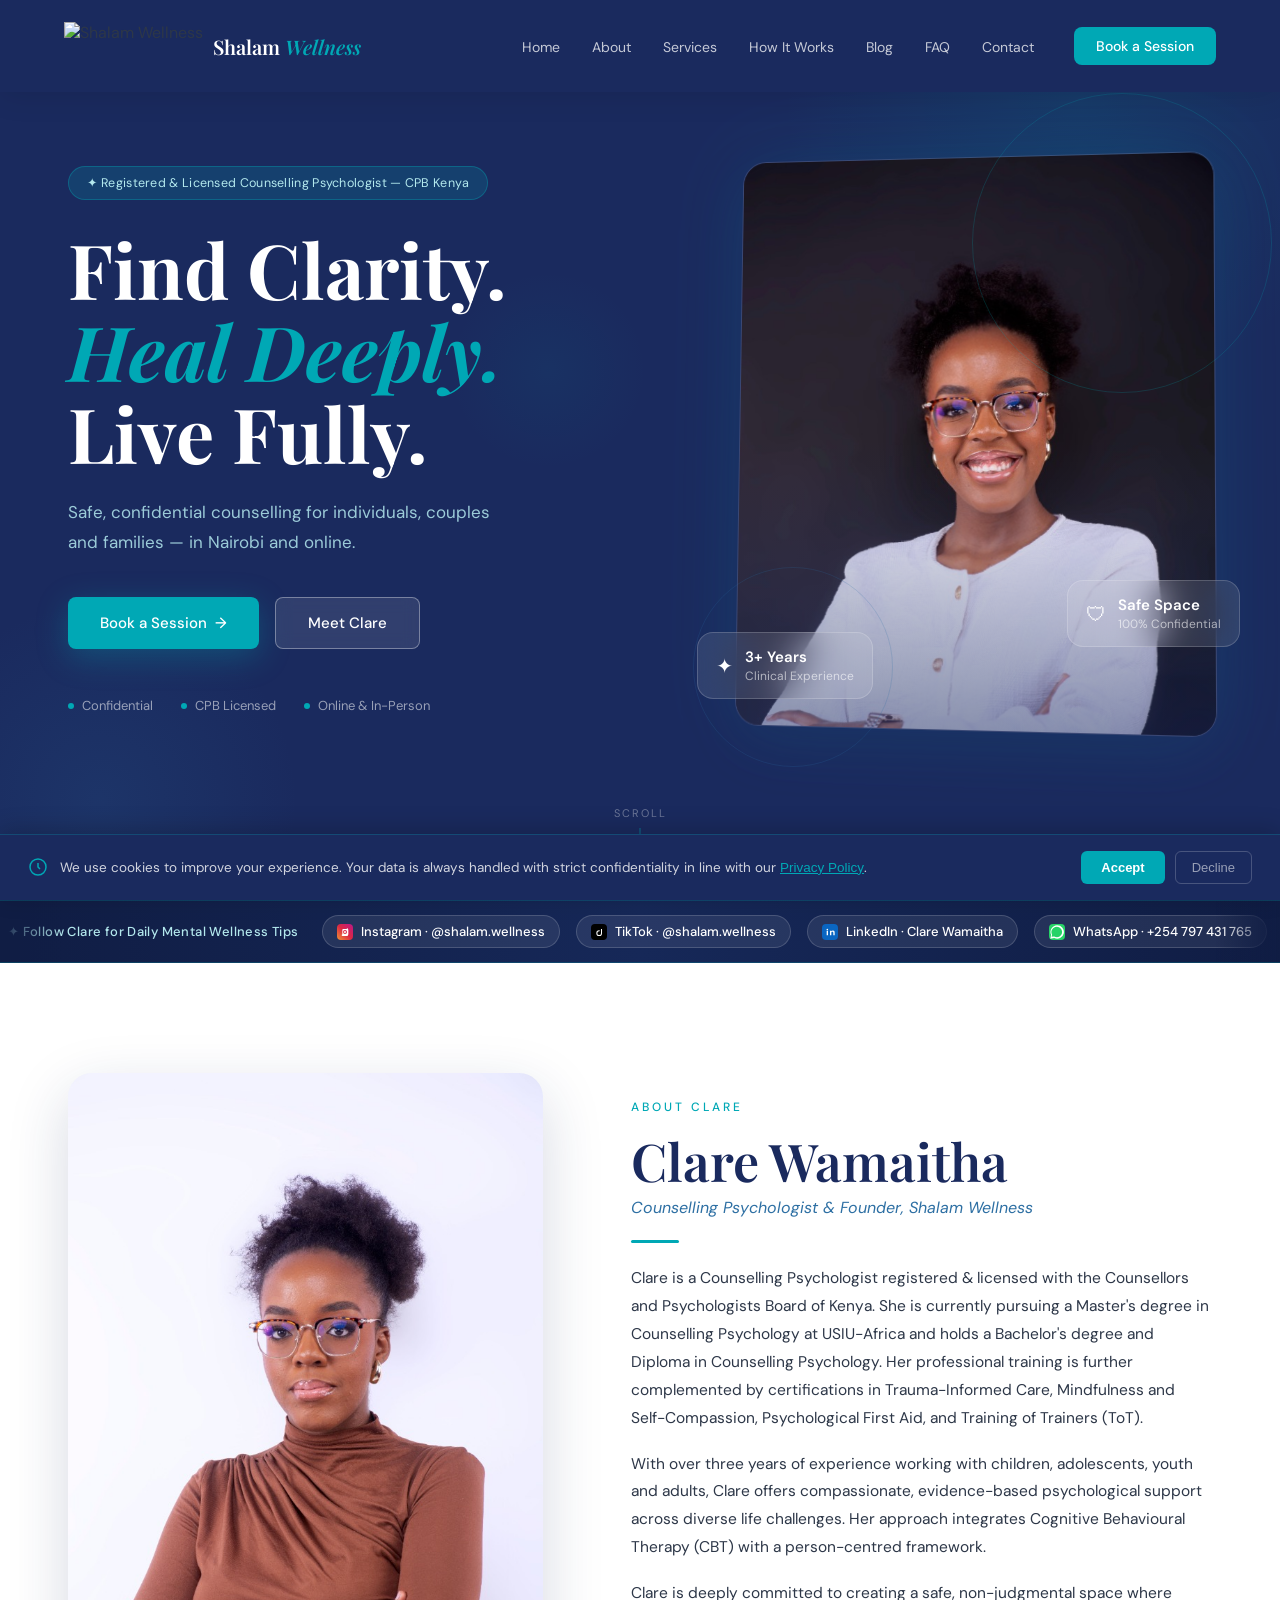
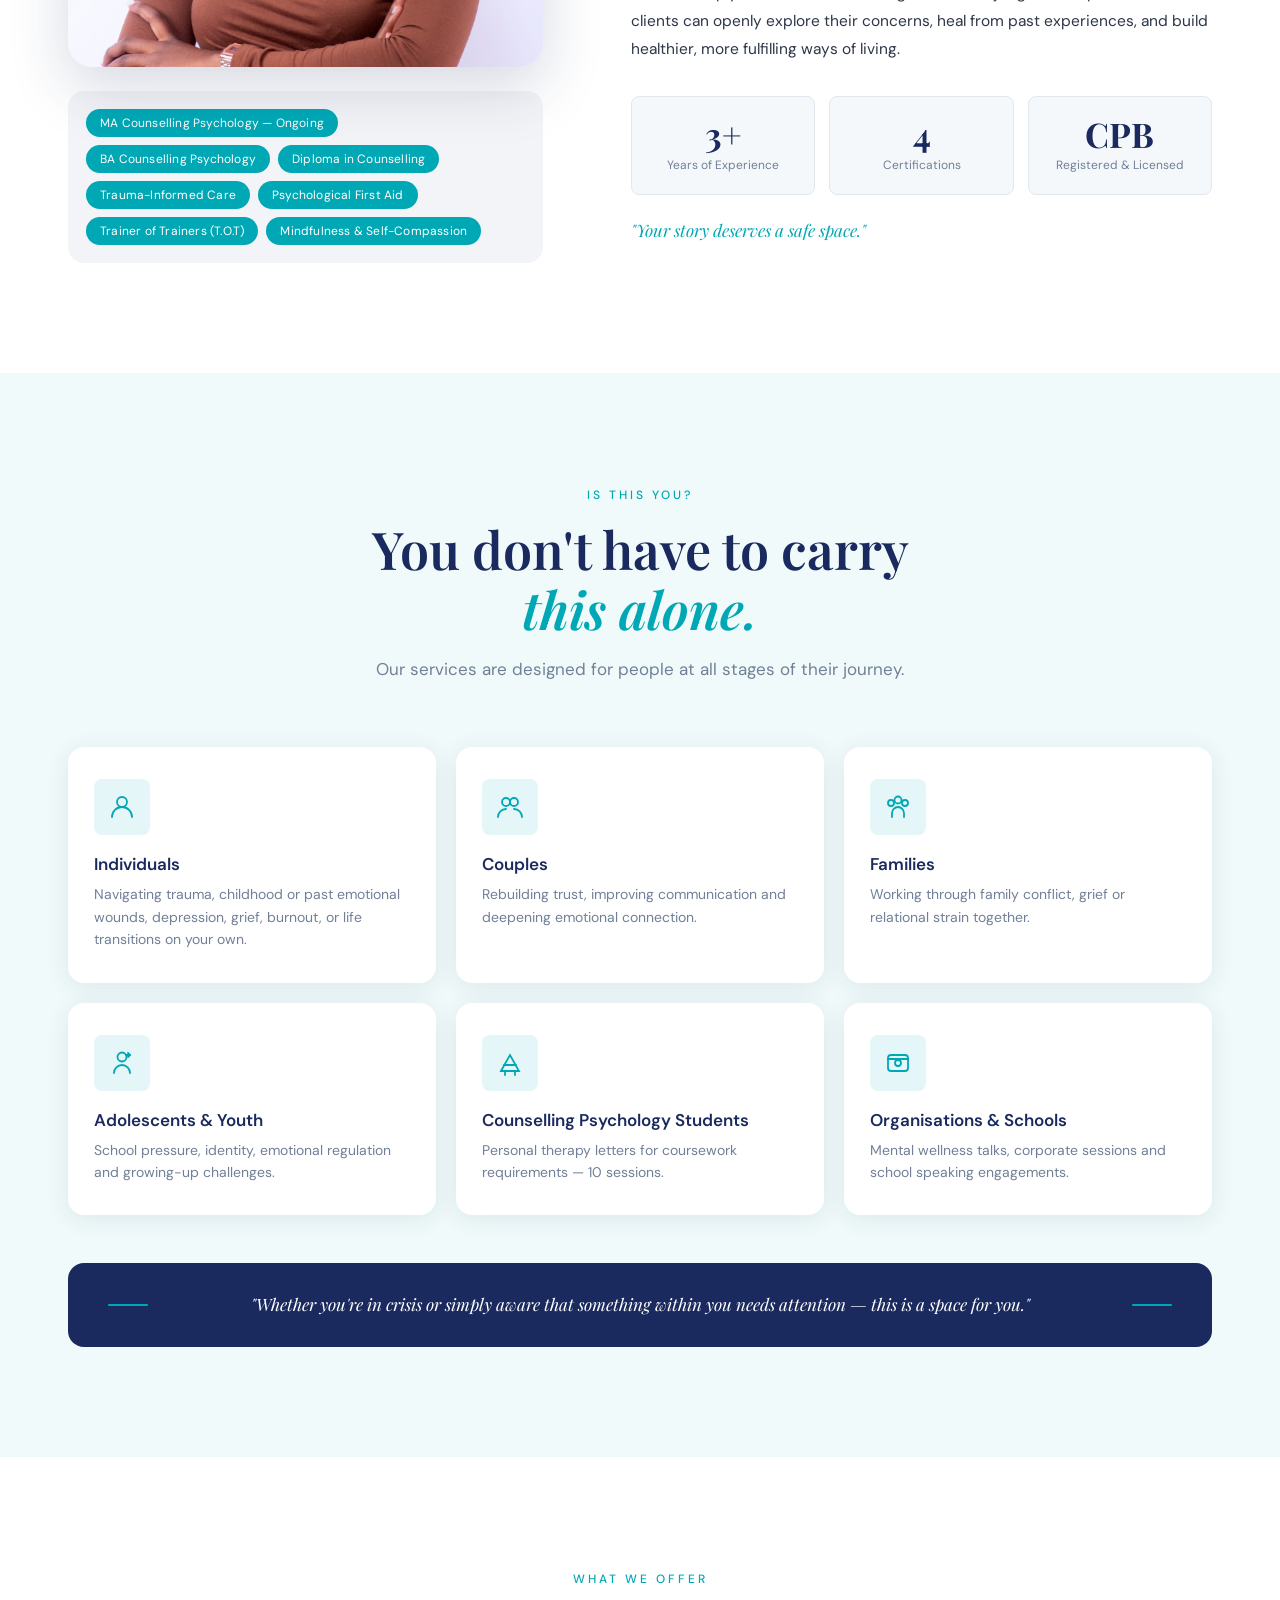
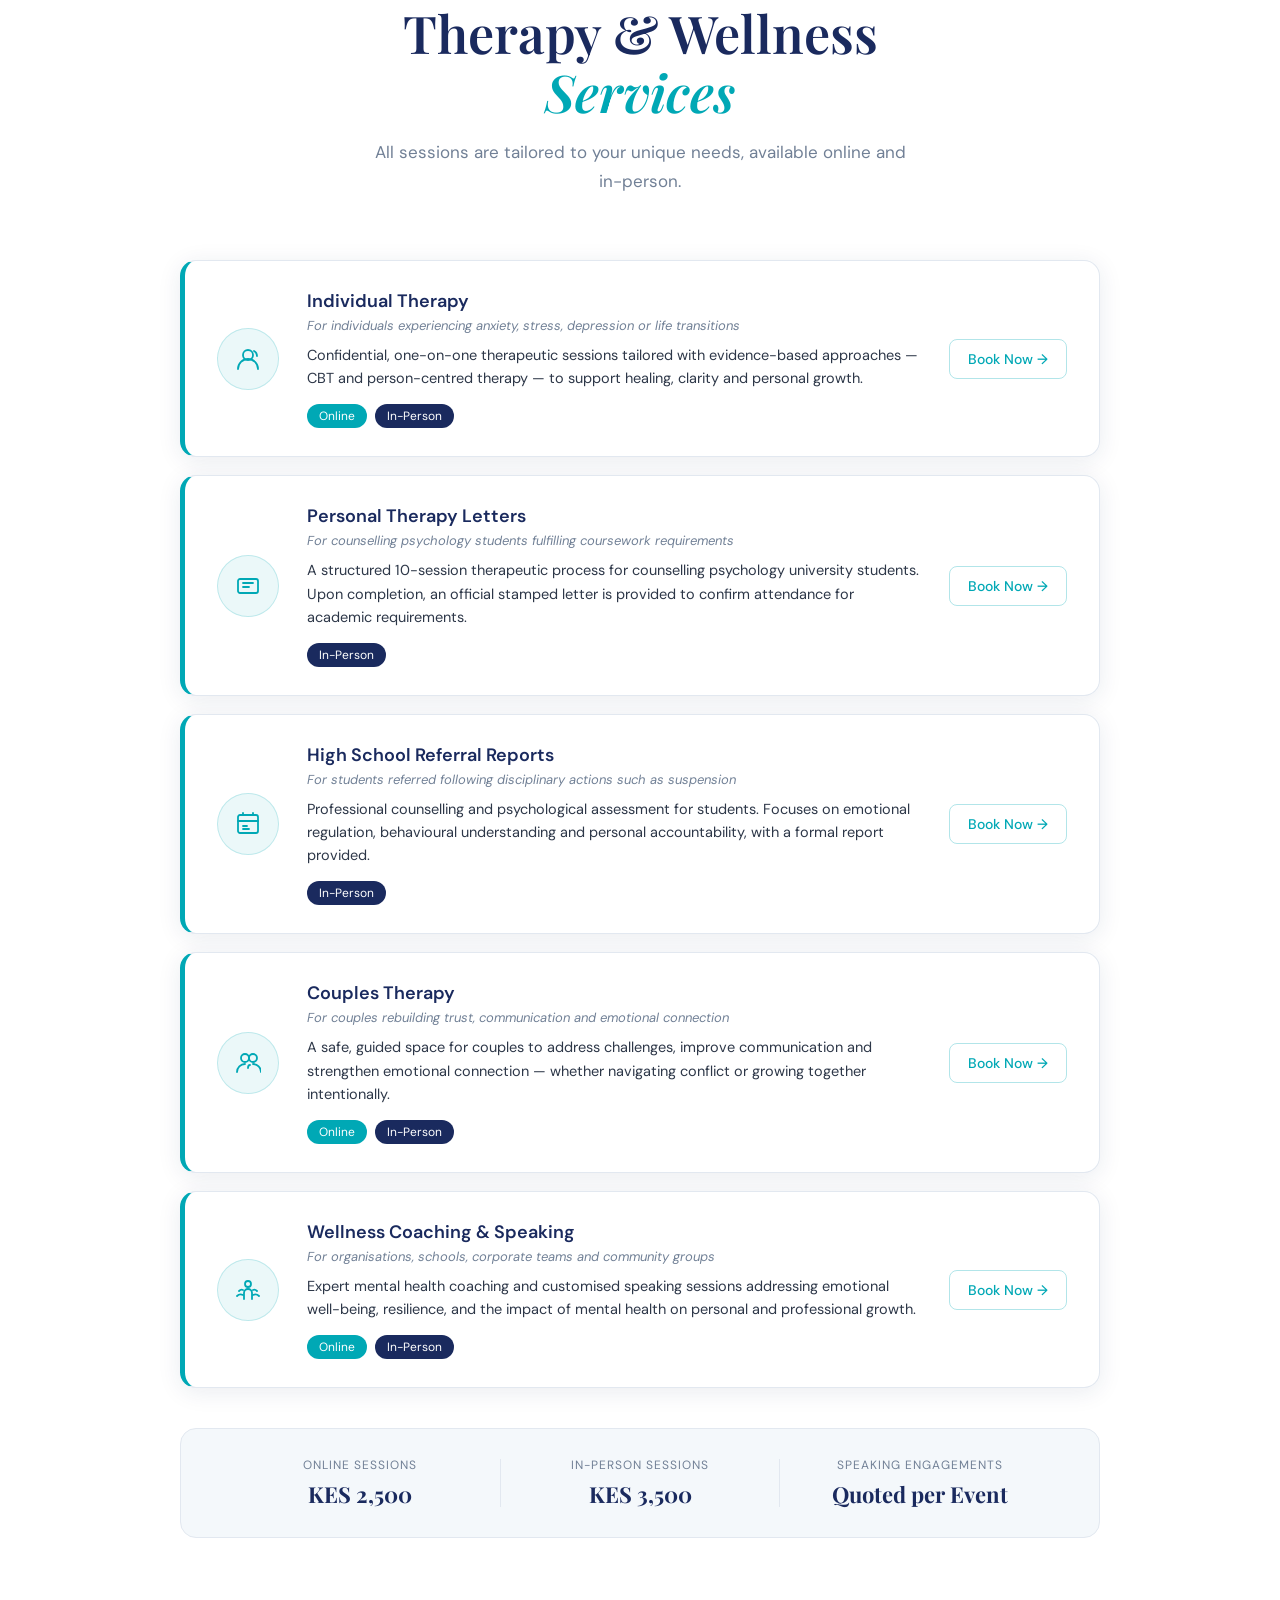
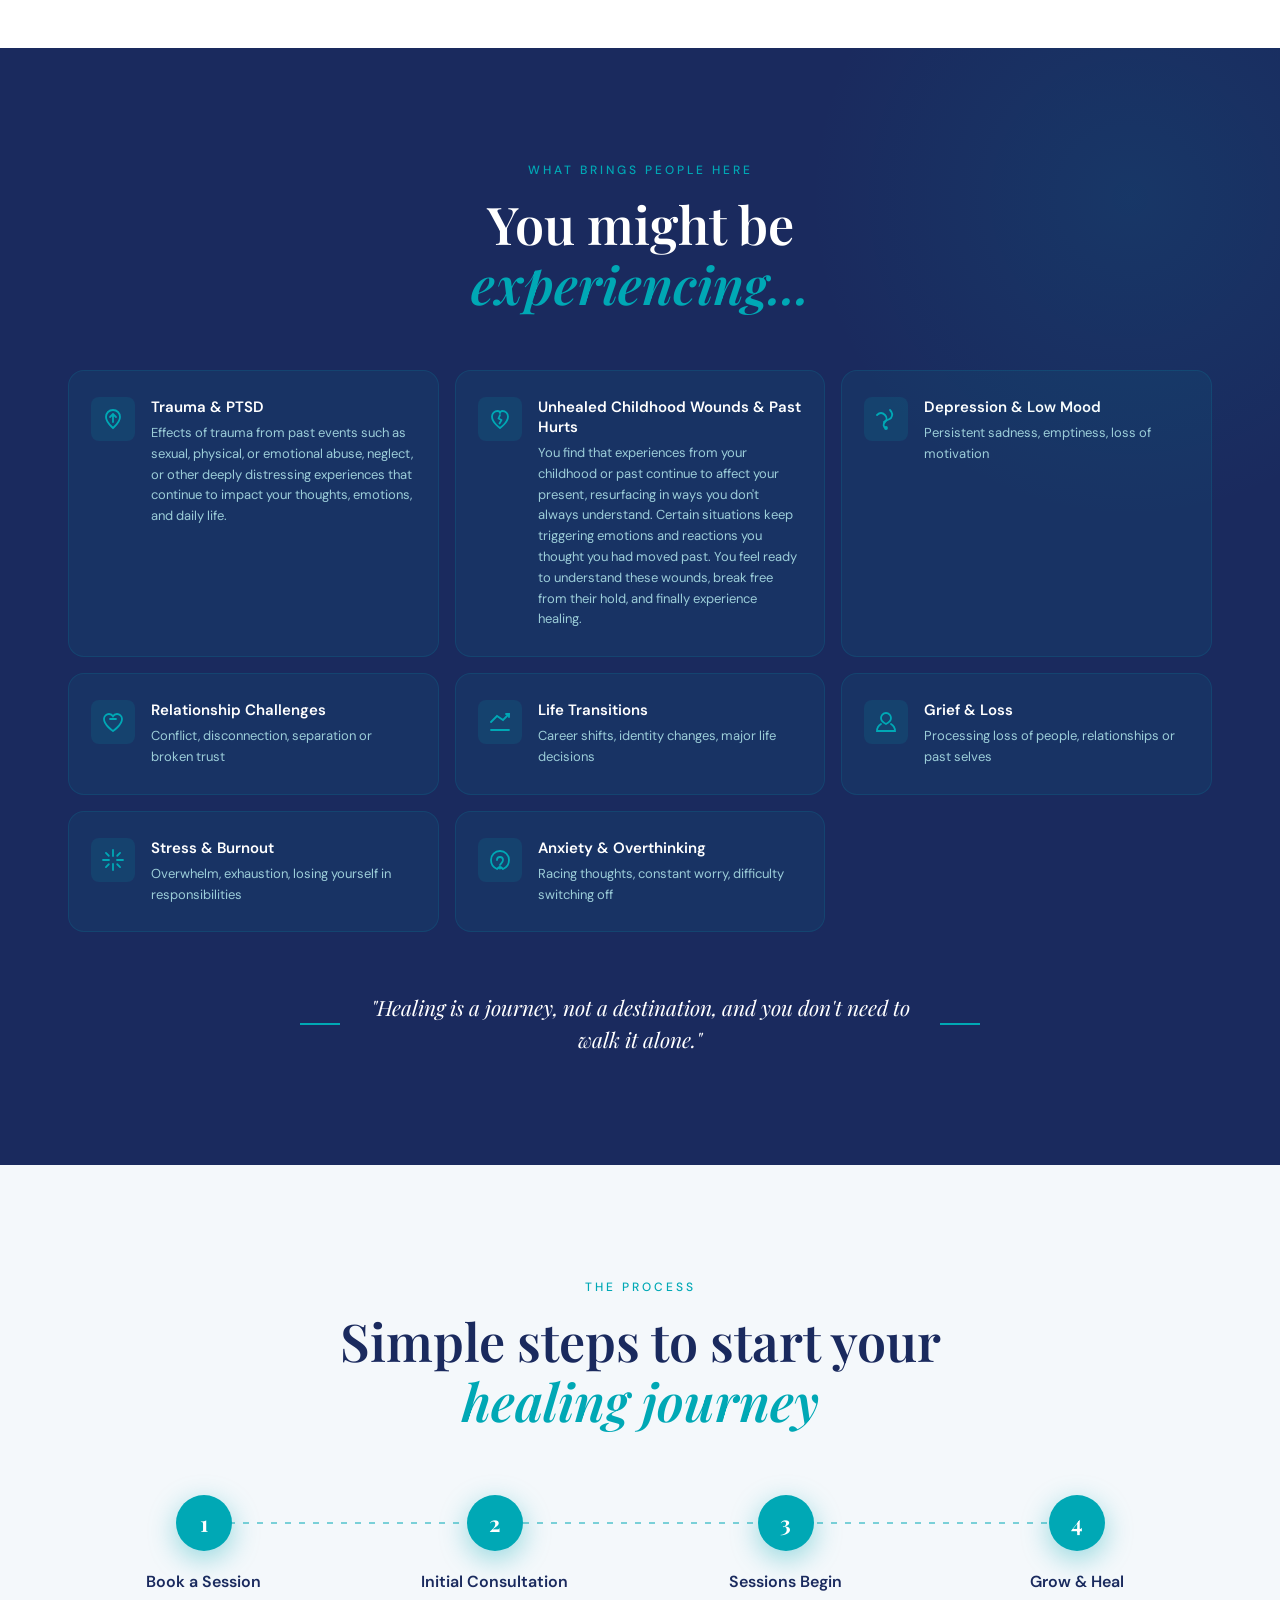
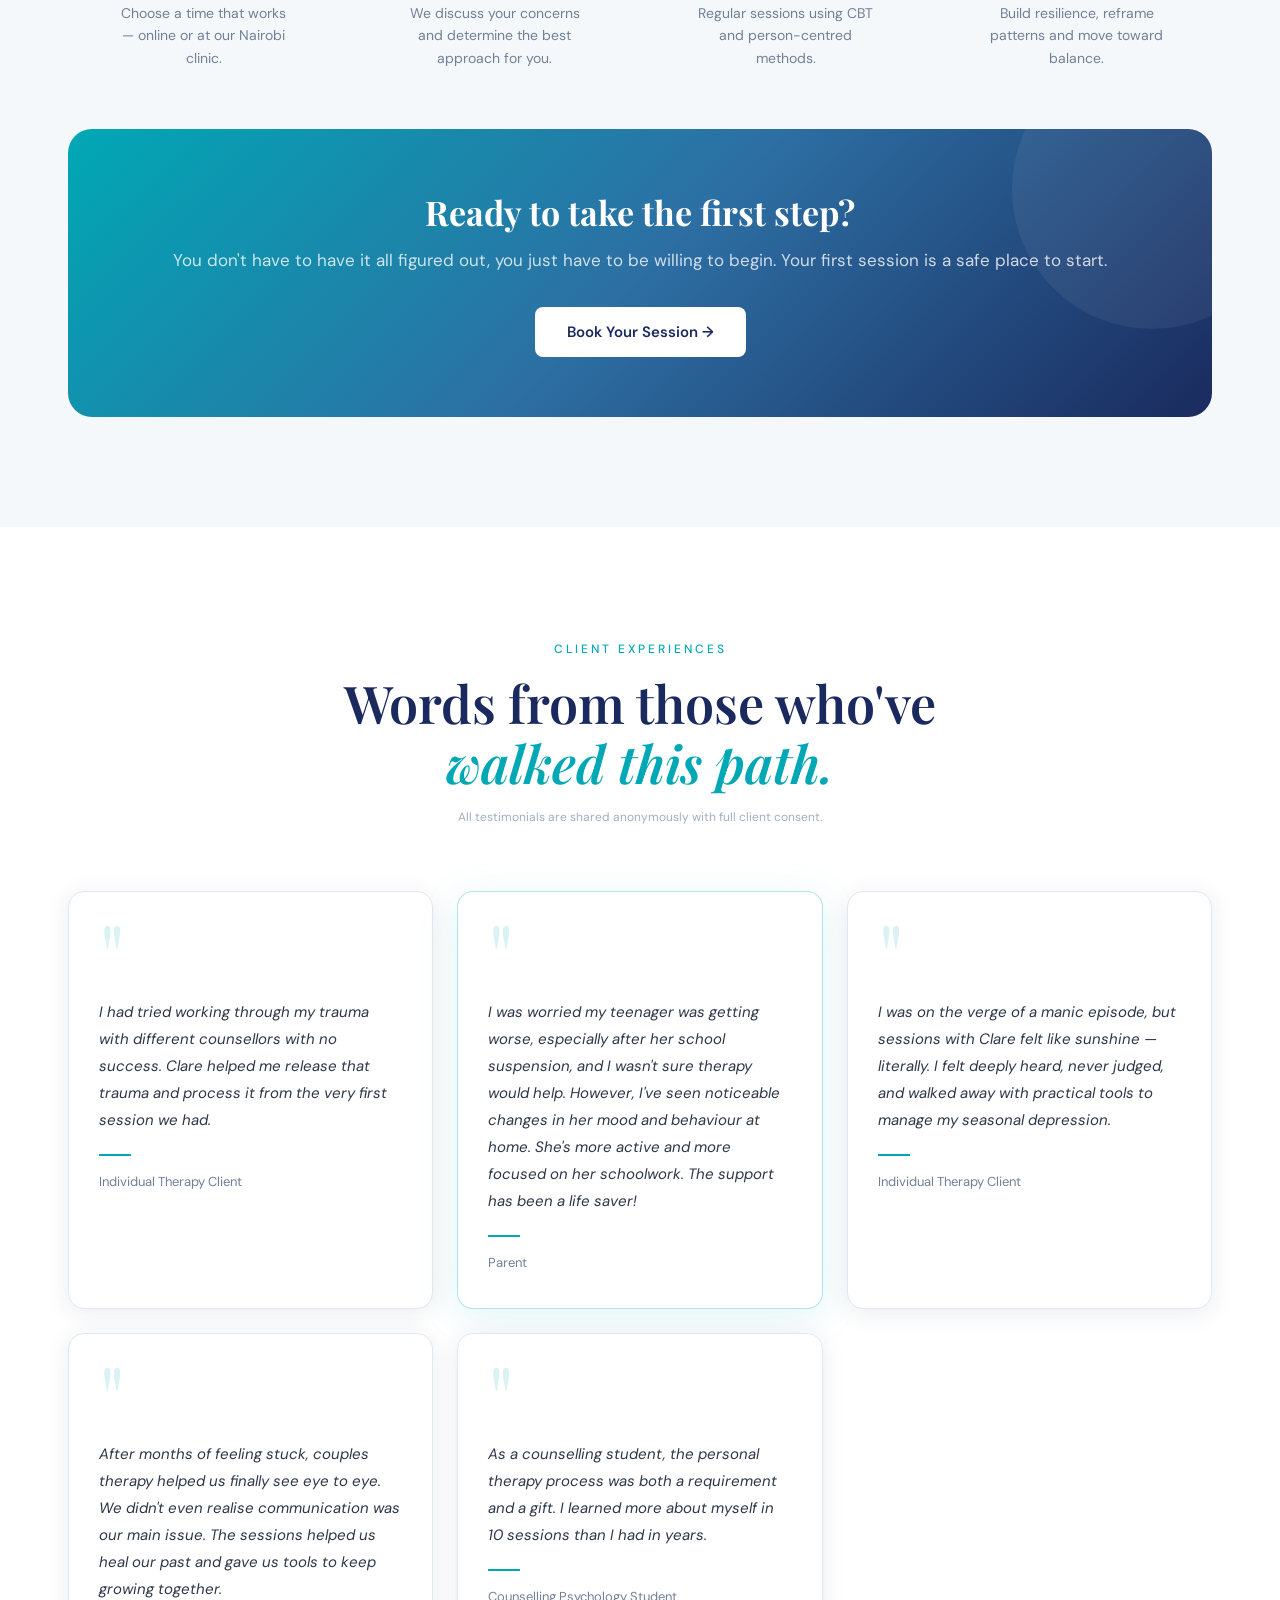
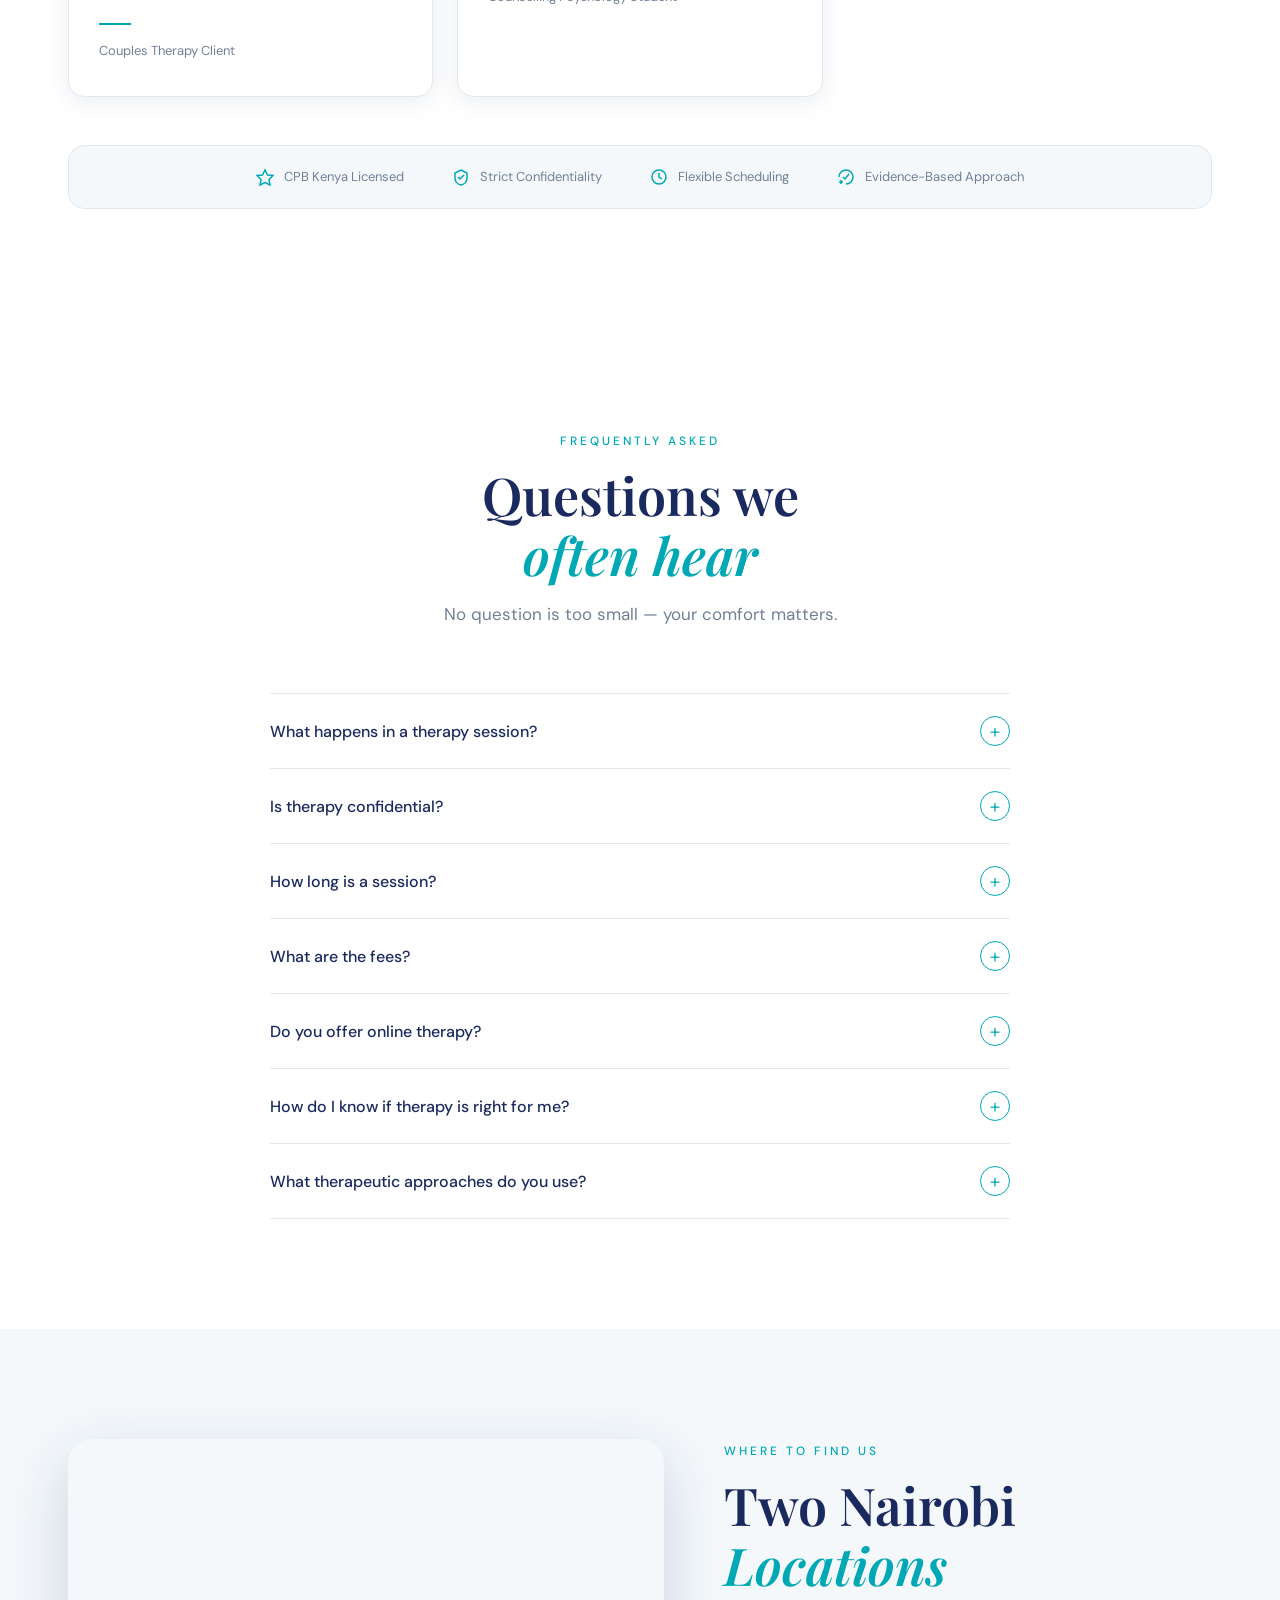
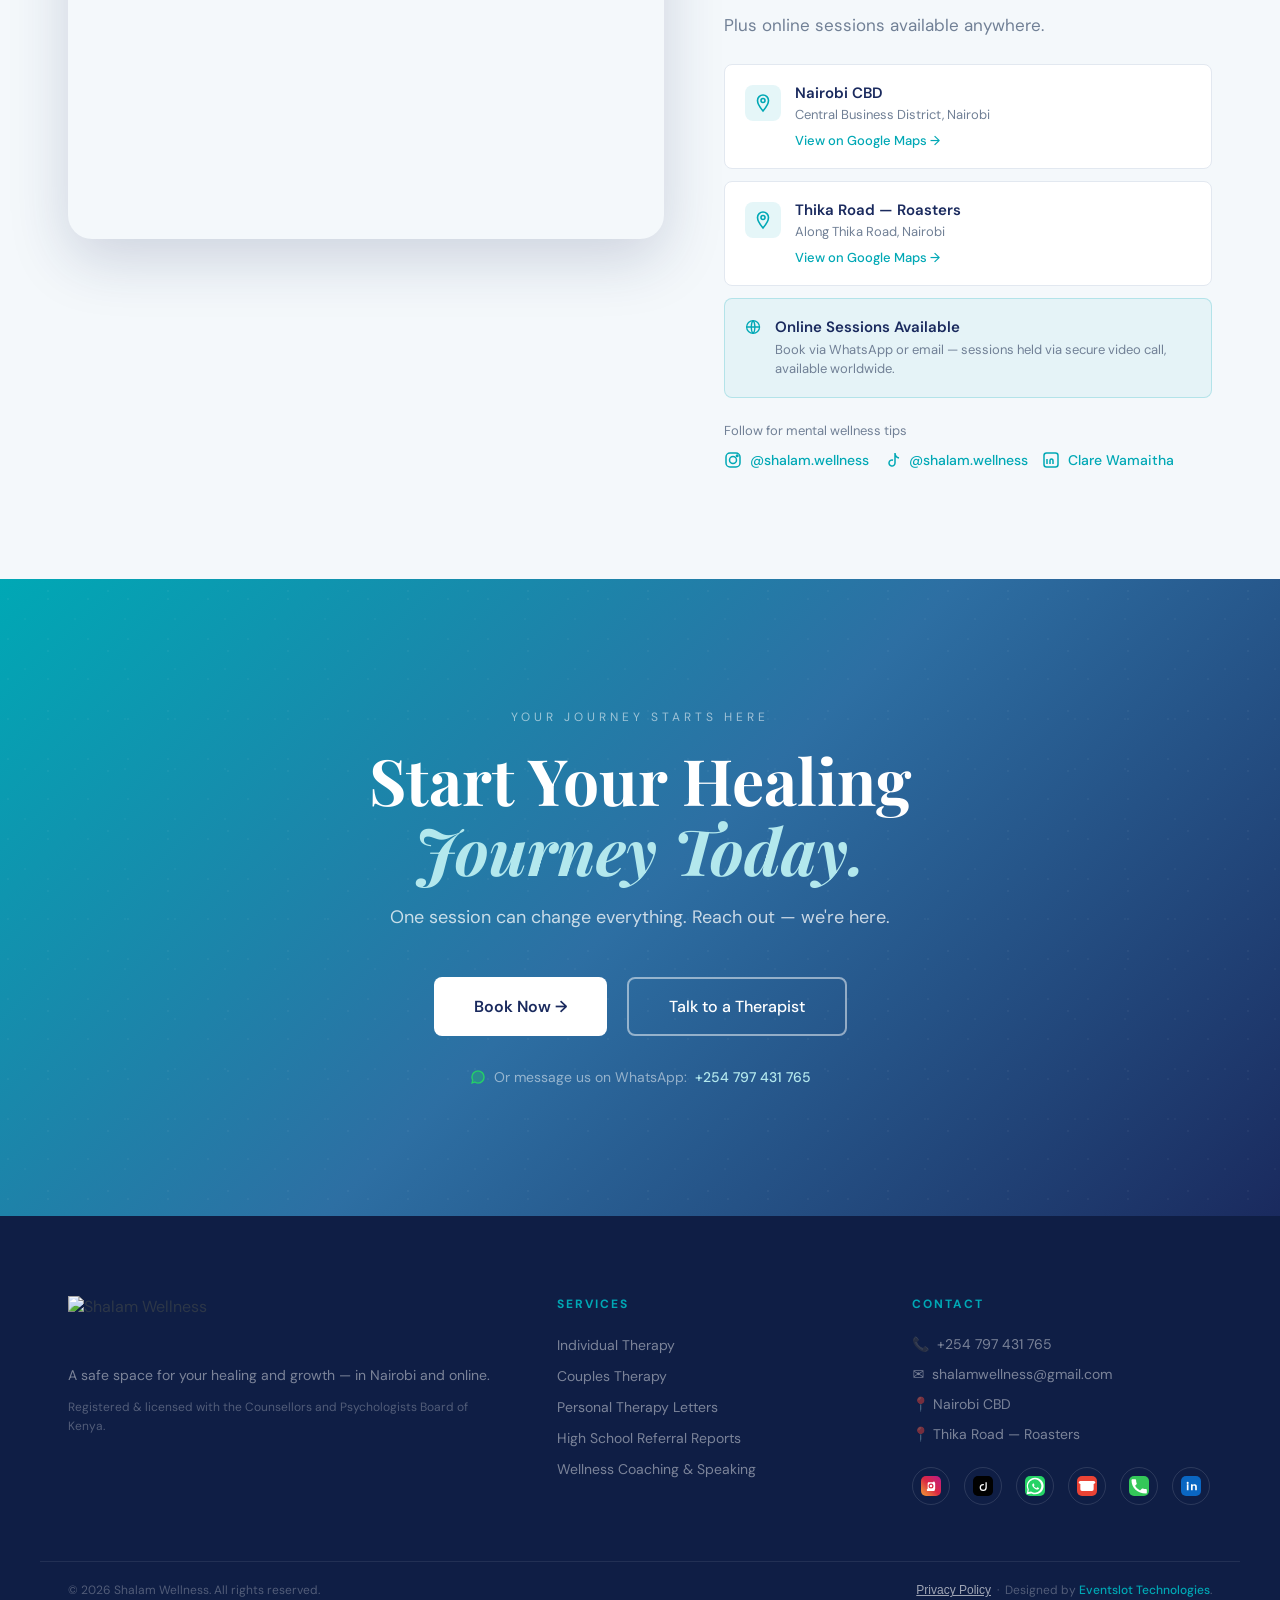
==== index.html @ 0e7aec40 "Update client copy/rates/photos, add multi-step booking page, social marquee, blog & Cloudflare R2 a" ====
<!DOCTYPE html>
<html lang="en">
<head>
  <meta charset="UTF-8" />
  <meta name="viewport" content="width=device-width, initial-scale=1.0"/>
  <title>Shalam Wellness — Professional Therapy & Mental Wellness Support</title>
  <meta name="description" content="Safe, confidential counselling for individuals, couples and families in Nairobi and online. Book a session with Clare Wamaitha, Counselling Psychologist."/>
  <link rel="preconnect" href="https://fonts.googleapis.com"/>
  <link rel="preconnect" href="https://fonts.gstatic.com" crossorigin/>
  <link href="https://fonts.googleapis.com/css2?family=Playfair+Display:ital,wght@0,400;0,600;0,700;1,400;1,600&family=DM+Sans:ital,wght@0,300;0,400;0,500;1,300&display=swap" rel="stylesheet"/>
  <link rel="stylesheet" href="style.css"/>
</head>
<body>

  <!-- NAVBAR -->
  <nav class="navbar" id="navbar">
    <div class="container nav-inner">
      <a href="#home" class="nav-logo">
        <img src="image/Shalaam-wellness-logo.png" alt="Shalam Wellness" class="nav-logo-img"/>
        <span class="logo-text">Shalam <em>Wellness</em></span>
      </a>
      <ul class="nav-links" id="navLinks">
        <li><a href="#home">Home</a></li>
        <li><a href="#about">About</a></li>
        <li><a href="#services">Services</a></li>
        <li><a href="#process">How It Works</a></li>
        <li><a href="blog.html">Blog</a></li>
        <li><a href="#faq">FAQ</a></li>
        <li><a href="#contact">Contact</a></li>
      </ul>
      <a href="book.html" class="btn btn-nav">Book a Session</a>
      <button class="nav-toggle" id="navToggle" aria-label="Toggle menu">
        <span></span><span></span><span></span>
      </button>
    </div>
  </nav>

  <!-- MOBILE NAV OVERLAY -->
  <div class="nav-overlay" id="navOverlay"></div>

  <!-- HERO -->
  <section class="hero" id="home">
    <div class="hero-bg-shapes">
      <div class="shape shape-1"></div>
      <div class="shape shape-2"></div>
      <div class="shape shape-3"></div>
    </div>
    <div class="container hero-inner">
      <div class="hero-content">
        <span class="badge">✦ Registered &amp; Licensed Counselling Psychologist — CPB Kenya</span>
        <h1 class="hero-title">
          Find Clarity.<br/>
          <em>Heal Deeply.</em><br/>
          Live Fully.
        </h1>
        <p class="hero-sub">Safe, confidential counselling for individuals, couples and families — in Nairobi and online.</p>
        <div class="hero-ctas">
          <a href="book.html" class="btn btn-primary">Book a Session <span class="btn-arrow">→</span></a>
          <a href="#about" class="btn btn-ghost">Meet Clare</a>
        </div>
        <div class="hero-trust">
          <div class="trust-item">
            <span class="trust-dot"></span>
            <span>Confidential</span>
          </div>
          <div class="trust-item">
            <span class="trust-dot"></span>
            <span>CPB Licensed</span>
          </div>
          <div class="trust-item">
            <span class="trust-dot"></span>
            <span>Online & In-Person</span>
          </div>
        </div>
      </div>
      <div class="hero-visual">
        <div class="hero-img-scene">
          <div class="hero-img-card">
            <img src="image/Clare-photo-1.jpeg" alt="Clare Wamaitha — Counselling Psychologist" class="hero-photo"/>
            <div class="hero-img-overlay"></div>
          </div>
          <div class="float-card float-card-1">
            <div class="float-icon">✦</div>
            <div>
              <strong>3+ Years</strong>
              <span>Clinical Experience</span>
            </div>
          </div>
          <div class="float-card float-card-2">
            <div class="float-icon">🛡</div>
            <div>
              <strong>Safe Space</strong>
              <span>100% Confidential</span>
            </div>
          </div>
          <div class="hero-ring hero-ring-1"></div>
          <div class="hero-ring hero-ring-2"></div>
        </div>
      </div>
    </div>
    <div class="hero-scroll-hint">
      <span>Scroll</span>
      <div class="scroll-line"></div>
    </div>
  </section>

  <!-- SOCIAL CONNECT MARQUEE RIBBON -->
  <div class="social-marquee" aria-label="Connect with Shalam Wellness on social media">
    <div class="social-marquee-track">
      <div class="social-marquee-group">
        <span class="sm-label">✦ Follow Clare for Daily Mental Wellness Tips</span>
        <a href="https://www.instagram.com/shalam.wellness?igsh=MWlkNHFvaXc0YXlzeQ==" target="_blank" rel="noopener noreferrer" class="sm-pill sm-ig">
          <svg width="16" height="16" viewBox="0 0 24 24" fill="none"><rect width="24" height="24" rx="6" fill="url(#sm-ig-grad)"/><defs><linearGradient id="sm-ig-grad" x1="0" y1="24" x2="24" y2="0" gradientUnits="userSpaceOnUse"><stop offset="0%" stop-color="#f09433"/><stop offset="50%" stop-color="#dc2743"/><stop offset="100%" stop-color="#bc1888"/></linearGradient></defs><path d="M16.5 7.5a1 1 0 1 1-2 0 1 1 0 0 1 2 0Zm-4.5 1.5a3 3 0 1 0 0 6 3 3 0 0 0 0-6Zm0 1.5a1.5 1.5 0 1 1 0 3 1.5 1.5 0 0 1 0-3Zm4.5 6.25c0 .69-.56 1.25-1.25 1.25h-6.5A1.25 1.25 0 0 1 8 15.25v-6.5C8 8.06 8.56 7.5 9.25 7.5h6.5c.69 0 1.25.56 1.25 1.25v6.5Z" fill="white"/></svg>
          Instagram · @shalam.wellness
        </a>
        <a href="https://www.tiktok.com/@shalam.wellness?_r=1&_t=ZS-956KZ5QjOx5" target="_blank" rel="noopener noreferrer" class="sm-pill sm-tt">
          <svg width="16" height="16" viewBox="0 0 24 24" fill="none"><rect width="24" height="24" rx="6" fill="#010101"/><path d="M16.5 7.5v6.25a4.25 4.25 0 1 1-4.25-4.25h.75v1.5h-.75a2.75 2.75 0 1 0 2.75 2.75V7.5h1.5Z" fill="white"/></svg>
          TikTok · @shalam.wellness
        </a>
        <a href="https://www.linkedin.com/in/clare-wamaitha-424a48251/" target="_blank" rel="noopener noreferrer" class="sm-pill sm-li">
          <svg width="16" height="16" viewBox="0 0 24 24" fill="none"><rect width="24" height="24" rx="6" fill="#0A66C2"/><path d="M7 10h2v7H7v-7Zm1-3a1.25 1.25 0 1 1 0 2.5A1.25 1.25 0 0 1 8 7Zm4 3h2v1c.4-.7 1.2-1.2 2.5-1.2C18.5 9.8 19 11.2 19 13v4h-2v-3.5c0-1-.2-2-1.5-2s-1.5 1-1.5 2V17h-2v-7Z" fill="white"/></svg>
          LinkedIn · Clare Wamaitha
        </a>
        <a href="https://wa.me/254797431765?text=Hello%20Shalam%20Wellness%2C%20I%20would%20love%20to%20book%20a%20session%20with%20you" target="_blank" rel="noopener noreferrer" class="sm-pill sm-wa">
          <svg width="16" height="16" viewBox="0 0 24 24" fill="none"><rect width="24" height="24" rx="6" fill="#25D366"/><path d="M12 2a10 10 0 0 0-8.94 14.14L2 22l5.86-1.06A10 10 0 1 0 12 2Zm0 18a8 8 0 0 1-4.24-1.22l-.3-.18-3.47.63.66-3.38-.2-.32A8 8 0 1 1 12 20Z" fill="white"/></svg>
          WhatsApp · +254 797 431 765
        </a>
      </div>
      <!-- Duplicate group for seamless infinite loop -->
      <div class="social-marquee-group" aria-hidden="true">
        <span class="sm-label">✦ Follow Clare for Daily Mental Wellness Tips</span>
        <a href="https://www.instagram.com/shalam.wellness?igsh=MWlkNHFvaXc0YXlzeQ==" target="_blank" rel="noopener noreferrer" tabindex="-1" class="sm-pill sm-ig">
          <svg width="16" height="16" viewBox="0 0 24 24" fill="none"><rect width="24" height="24" rx="6" fill="#dc2743"/><path d="M16.5 7.5a1 1 0 1 1-2 0 1 1 0 0 1 2 0Zm-4.5 1.5a3 3 0 1 0 0 6 3 3 0 0 0 0-6Zm0 1.5a1.5 1.5 0 1 1 0 3 1.5 1.5 0 0 1 0-3Zm4.5 6.25c0 .69-.56 1.25-1.25 1.25h-6.5A1.25 1.25 0 0 1 8 15.25v-6.5C8 8.06 8.56 7.5 9.25 7.5h6.5c.69 0 1.25.56 1.25 1.25v6.5Z" fill="white"/></svg>
          Instagram · @shalam.wellness
        </a>
        <a href="https://www.tiktok.com/@shalam.wellness?_r=1&_t=ZS-956KZ5QjOx5" target="_blank" rel="noopener noreferrer" tabindex="-1" class="sm-pill sm-tt">
          <svg width="16" height="16" viewBox="0 0 24 24" fill="none"><rect width="24" height="24" rx="6" fill="#010101"/><path d="M16.5 7.5v6.25a4.25 4.25 0 1 1-4.25-4.25h.75v1.5h-.75a2.75 2.75 0 1 0 2.75 2.75V7.5h1.5Z" fill="white"/></svg>
          TikTok · @shalam.wellness
        </a>
        <a href="https://www.linkedin.com/in/clare-wamaitha-424a48251/" target="_blank" rel="noopener noreferrer" tabindex="-1" class="sm-pill sm-li">
          <svg width="16" height="16" viewBox="0 0 24 24" fill="none"><rect width="24" height="24" rx="6" fill="#0A66C2"/><path d="M7 10h2v7H7v-7Zm1-3a1.25 1.25 0 1 1 0 2.5A1.25 1.25 0 0 1 8 7Zm4 3h2v1c.4-.7 1.2-1.2 2.5-1.2C18.5 9.8 19 11.2 19 13v4h-2v-3.5c0-1-.2-2-1.5-2s-1.5 1-1.5 2V17h-2v-7Z" fill="white"/></svg>
          LinkedIn · Clare Wamaitha
        </a>
        <a href="https://wa.me/254797431765?text=Hello%20Shalam%20Wellness%2C%20I%20would%20love%20to%20book%20a%20session%20with%20you" target="_blank" rel="noopener noreferrer" tabindex="-1" class="sm-pill sm-wa">
          <svg width="16" height="16" viewBox="0 0 24 24" fill="none"><rect width="24" height="24" rx="6" fill="#25D366"/><path d="M12 2a10 10 0 0 0-8.94 14.14L2 22l5.86-1.06A10 10 0 1 0 12 2Zm0 18a8 8 0 0 1-4.24-1.22l-.3-.18-3.47.63.66-3.38-.2-.32A8 8 0 1 1 12 20Z" fill="white"/></svg>
          WhatsApp · +254 797 431 765
        </a>
      </div>
    </div>
  </div>

  <!-- ABOUT -->
  <section class="about" id="about">
    <div class="container about-inner">
      <div class="about-visual">
        <div class="about-img-wrap">
          <div class="about-img-frame">
            <img src="image/Clare-photo-2.jpeg" alt="Clare Wamaitha"/>
          </div>
          <div class="about-img-deco"></div>
        </div>
        <div class="cred-card">
          <span class="badge-pill">MA Counselling Psychology — Ongoing</span>
          <span class="badge-pill">BA Counselling Psychology</span>
          <span class="badge-pill">Diploma in Counselling</span>
          <span class="badge-pill">Trauma-Informed Care</span>
          <span class="badge-pill">Psychological First Aid</span>
          <span class="badge-pill">Trainer of Trainers (T.O.T)</span>
          <span class="badge-pill">Mindfulness & Self-Compassion</span>
        </div>
      </div>
      <div class="about-content">
        <span class="section-label">About Clare</span>
        <h2 class="section-title">Clare Wamaitha</h2>
        <p class="about-subtitle">Counselling Psychologist & Founder, Shalam Wellness</p>
        <div class="teal-rule"></div>
        <p class="about-body">Clare is a Counselling Psychologist registered &amp; licensed with the Counsellors and Psychologists Board of Kenya. She is currently pursuing a Master's degree in Counselling Psychology at USIU-Africa and holds a Bachelor's degree and Diploma in Counselling Psychology. Her professional training is further complemented by certifications in Trauma-Informed Care, Mindfulness and Self-Compassion, Psychological First Aid, and Training of Trainers (ToT).</p>
        <p class="about-body">With over three years of experience working with children, adolescents, youth and adults, Clare offers compassionate, evidence-based psychological support across diverse life challenges. Her approach integrates Cognitive Behavioural Therapy (CBT) with a person-centred framework.</p>
        <p class="about-body">Clare is deeply committed to creating a safe, non-judgmental space where clients can openly explore their concerns, heal from past experiences, and build healthier, more fulfilling ways of living.</p>
        <div class="stats-row">
          <div class="stat-card">
            <span class="stat-num">3+</span>
            <span class="stat-label">Years of Experience</span>
          </div>
          <div class="stat-card">
            <span class="stat-num">4</span>
            <span class="stat-label">Certifications</span>
          </div>
          <div class="stat-card">
            <span class="stat-num">CPB</span>
            <span class="stat-label">Registered &amp; Licensed</span>
          </div>
        </div>
        <p class="closing-quote">"Your story deserves a safe space."</p>
      </div>
    </div>
  </section>

  <!-- WHO IT'S FOR -->
  <section class="who" id="who">
    <div class="container">
      <div class="section-header">
        <span class="section-label">Is This You?</span>
        <h2 class="section-title">You don't have to carry<br/><em>this alone.</em></h2>
        <p class="section-sub">Our services are designed for people at all stages of their journey.</p>
      </div>
      <div class="who-grid">
        <div class="who-card">
          <div class="who-icon">
            <svg width="28" height="28" viewBox="0 0 28 28" fill="none" stroke="#00a8b5" stroke-width="1.8" stroke-linecap="round">
              <circle cx="14" cy="9" r="5"/><path d="M4 24c0-5.5 4.5-10 10-10s10 4.5 10 10"/>
            </svg>
          </div>
          <h3>Individuals</h3>
          <p>Navigating trauma, childhood or past emotional wounds, depression, grief, burnout, or life transitions on your own.</p>
        </div>
        <div class="who-card">
          <div class="who-icon">
            <svg width="28" height="28" viewBox="0 0 28 28" fill="none" stroke="#00a8b5" stroke-width="1.8" stroke-linecap="round">
              <circle cx="10" cy="9" r="4"/><circle cx="18" cy="9" r="4"/>
              <path d="M2 24c0-4.4 3.6-8 8-8"/><path d="M18 16c4.4 0 8 3.6 8 8"/>
            </svg>
          </div>
          <h3>Couples</h3>
          <p>Rebuilding trust, improving communication and deepening emotional connection.</p>
        </div>
        <div class="who-card">
          <div class="who-icon">
            <svg width="28" height="28" viewBox="0 0 28 28" fill="none" stroke="#00a8b5" stroke-width="1.8" stroke-linecap="round">
              <circle cx="14" cy="7" r="3.5"/><circle cx="7" cy="10" r="3"/><circle cx="21" cy="10" r="3"/>
              <path d="M8 24v-4c0-3.3 2.7-6 6-6s6 2.7 6 6v4"/>
            </svg>
          </div>
          <h3>Families</h3>
          <p>Working through family conflict, grief or relational strain together.</p>
        </div>
        <div class="who-card">
          <div class="who-icon">
            <svg width="28" height="28" viewBox="0 0 28 28" fill="none" stroke="#00a8b5" stroke-width="1.8" stroke-linecap="round">
              <circle cx="14" cy="8" r="4.5"/><path d="M6 24c0-4.4 3.6-8 8-8s8 3.6 8 8"/>
              <path d="M20 4l2 2-2 2" /><path d="M22 6h-4"/>
            </svg>
          </div>
          <h3>Adolescents & Youth</h3>
          <p>School pressure, identity, emotional regulation and growing-up challenges.</p>
        </div>
        <div class="who-card">
          <div class="who-icon">
            <svg width="28" height="28" viewBox="0 0 28 28" fill="none" stroke="#00a8b5" stroke-width="1.8" stroke-linecap="round">
              <path d="M5 22 L14 6 L23 22 Z"/><path d="M9 22 V26 M19 22 V26"/>
              <path d="M8 16 h12"/>
            </svg>
          </div>
          <h3>Counselling Psychology Students</h3>
          <p>Personal therapy letters for coursework requirements — 10 sessions.</p>
        </div>
        <div class="who-card">
          <div class="who-icon">
            <svg width="28" height="28" viewBox="0 0 28 28" fill="none" stroke="#00a8b5" stroke-width="1.8" stroke-linecap="round">
              <rect x="4" y="6" width="20" height="16" rx="3"/>
              <circle cx="14" cy="14" r="3"/>
              <path d="M4 10 h20"/>
            </svg>
          </div>
          <h3>Organisations & Schools</h3>
          <p>Mental wellness talks, corporate sessions and school speaking engagements.</p>
        </div>
      </div>
      <div class="who-callout">
        <div class="callout-line"></div>
        <p>"Whether you're in crisis or simply aware that something within you needs attention — this is a space for you."</p>
        <div class="callout-line"></div>
      </div>
    </div>
  </section>

  <!-- SERVICES -->
  <section class="services" id="services">
    <div class="container">
      <div class="section-header">
        <span class="section-label">What We Offer</span>
        <h2 class="section-title">Therapy & Wellness<br/><em>Services</em></h2>
        <p class="section-sub">All sessions are tailored to your unique needs, available online and in-person.</p>
      </div>
      <div class="services-list">
        <div class="service-card">
          <div class="service-icon-wrap">
            <svg width="26" height="26" viewBox="0 0 26 26" fill="none" stroke="#00a8b5" stroke-width="1.8" stroke-linecap="round">
              <circle cx="13" cy="9" r="5"/><path d="M3 23c0-5.5 4.5-10 10-10s10 4.5 10 10"/>
              <path d="M19 5 c2 1 3 3 3 5"/>
            </svg>
          </div>
          <div class="service-body">
            <h3>Individual Therapy</h3>
            <p class="service-who">For individuals experiencing anxiety, stress, depression or life transitions</p>
            <p class="service-desc">Confidential, one-on-one therapeutic sessions tailored with evidence-based approaches — CBT and person-centred therapy — to support healing, clarity and personal growth.</p>
            <div class="format-tags">
              <span class="tag-online">Online</span>
              <span class="tag-inperson">In-Person</span>
            </div>
          </div>
          <a href="book.html?service=Individual%20Therapy" class="service-link">Book Now →</a>
        </div>
        <div class="service-card">
          <div class="service-icon-wrap">
            <svg width="26" height="26" viewBox="0 0 26 26" fill="none" stroke="#00a8b5" stroke-width="1.8" stroke-linecap="round">
              <path d="M5 6 h16 a2 2 0 0 1 2 2 v10 a2 2 0 0 1 -2 2 h-16 a2 2 0 0 1 -2 -2 v-10 a2 2 0 0 1 2 -2 z"/>
              <path d="M8 10 h10 M8 14 h6"/>
            </svg>
          </div>
          <div class="service-body">
            <h3>Personal Therapy Letters</h3>
            <p class="service-who">For counselling psychology students fulfilling coursework requirements</p>
            <p class="service-desc">A structured 10-session therapeutic process for counselling psychology university students. Upon completion, an official stamped letter is provided to confirm attendance for academic requirements.</p>
            <div class="format-tags">
              <span class="tag-inperson">In-Person</span>
            </div>
          </div>
          <a href="book.html?service=Personal%20Therapy%20Letter" class="service-link">Book Now →</a>
        </div>
        <div class="service-card">
          <div class="service-icon-wrap">
            <svg width="26" height="26" viewBox="0 0 26 26" fill="none" stroke="#00a8b5" stroke-width="1.8" stroke-linecap="round">
              <rect x="3" y="4" width="20" height="18" rx="2"/>
              <path d="M8 4 V2 M18 4 V2 M3 10 h20"/>
              <path d="M8 15 h4 M8 18 h6"/>
            </svg>
          </div>
          <div class="service-body">
            <h3>High School Referral Reports</h3>
            <p class="service-who">For students referred following disciplinary actions such as suspension</p>
            <p class="service-desc">Professional counselling and psychological assessment for students. Focuses on emotional regulation, behavioural understanding and personal accountability, with a formal report provided.</p>
            <div class="format-tags">
              <span class="tag-inperson">In-Person</span>
            </div>
          </div>
          <a href="book.html?service=High%20School%20Referral%20Report" class="service-link">Book Now →</a>
        </div>
        <div class="service-card">
          <div class="service-icon-wrap">
            <svg width="26" height="26" viewBox="0 0 26 26" fill="none" stroke="#00a8b5" stroke-width="1.8" stroke-linecap="round">
              <circle cx="10" cy="8" r="4"/><circle cx="18" cy="8" r="4"/>
              <path d="M2 22c0-4.4 3.6-8 8-8"/><path d="M18 14c4.4 0 8 3.6 8 8"/>
              <path d="M13 18 c0-2 1-3 2-3"/>
            </svg>
          </div>
          <div class="service-body">
            <h3>Couples Therapy</h3>
            <p class="service-who">For couples rebuilding trust, communication and emotional connection</p>
            <p class="service-desc">A safe, guided space for couples to address challenges, improve communication and strengthen emotional connection — whether navigating conflict or growing together intentionally.</p>
            <div class="format-tags">
              <span class="tag-online">Online</span>
              <span class="tag-inperson">In-Person</span>
            </div>
          </div>
          <a href="book.html?service=Couples%20Therapy" class="service-link">Book Now →</a>
        </div>
        <div class="service-card">
          <div class="service-icon-wrap">
            <svg width="26" height="26" viewBox="0 0 26 26" fill="none" stroke="#00a8b5" stroke-width="1.8" stroke-linecap="round">
              <circle cx="13" cy="7" r="3"/>
              <path d="M9 22 V16 a4 4 0 0 1 8 0 V22"/>
              <path d="M4 14 c0 0 2-2 4-1"/><path d="M22 14 c0 0 -2-2 -4-1"/>
              <path d="M2 19 c2-2 4-2 6-1"/><path d="M24 19 c-2-2 -4-2 -6-1"/>
            </svg>
          </div>
          <div class="service-body">
            <h3>Wellness Coaching & Speaking</h3>
            <p class="service-who">For organisations, schools, corporate teams and community groups</p>
            <p class="service-desc">Expert mental health coaching and customised speaking sessions addressing emotional well-being, resilience, and the impact of mental health on personal and professional growth.</p>
            <div class="format-tags">
              <span class="tag-online">Online</span>
              <span class="tag-inperson">In-Person</span>
            </div>
          </div>
          <a href="book.html?service=Wellness%20Coaching%20%2F%20Speaking" class="service-link">Book Now →</a>
        </div>
      </div>
      <div class="pricing-strip">
        <div class="pricing-item">
          <span class="p-label">Online Sessions</span>
          <span class="p-value">KES 2,500</span>
        </div>
        <div class="pricing-divider"></div>
        <div class="pricing-item">
          <span class="p-label">In-Person Sessions</span>
          <span class="p-value">KES 3,500</span>
        </div>
        <div class="pricing-divider"></div>
        <div class="pricing-item">
          <span class="p-label">Speaking Engagements</span>
          <span class="p-value">Quoted per Event</span>
        </div>
      </div>
    </div>
  </section>

  <!-- PROBLEMS -->
  <section class="problems">
    <div class="problems-glow"></div>
    <div class="container">
      <div class="section-header">
        <span class="section-label" style="color:var(--teal)">What Brings People Here</span>
        <h2 class="section-title" style="color:white">You might be<br/><em>experiencing...</em></h2>
      </div>
      <div class="problems-grid">
        <div class="problem-card">
          <div class="problem-icon">
            <svg width="24" height="24" viewBox="0 0 24 24" fill="none" stroke="#00a8b5" stroke-width="1.8" stroke-linecap="round">
              <path d="M12 3 C8 3 5 6 5 10 C5 15 9 18 12 21 C15 18 19 15 19 10 C19 6 16 3 12 3"/>
              <path d="M9 10 L12 7 L15 10 M12 7 L12 15"/>
            </svg>
          </div>
          <div>
            <h3>Trauma &amp; PTSD</h3>
            <p>Effects of trauma from past events such as sexual, physical, or emotional abuse, neglect, or other deeply distressing experiences that continue to impact your thoughts, emotions, and daily life.</p>
          </div>
        </div>
        <div class="problem-card">
          <div class="problem-icon">
            <svg width="24" height="24" viewBox="0 0 24 24" fill="none" stroke="#00a8b5" stroke-width="1.8" stroke-linecap="round" stroke-linejoin="round">
              <path d="M12 21 C12 21 4 15.5 4 9.5 C4 6.5 6.5 4 9.5 4 C11 4 12 5 12 6 C12 5 13 4 14.5 4 C17.5 4 20 6.5 20 9.5 C20 15.5 12 21 12 21 Z"/>
              <path d="M12 8 L10.5 11.5 L13.5 13 L11.5 16.5"/>
            </svg>
          </div>
          <div>
            <h3>Unhealed Childhood Wounds &amp; Past Hurts</h3>
            <p>You find that experiences from your childhood or past continue to affect your present, resurfacing in ways you don't always understand. Certain situations keep triggering emotions and reactions you thought you had moved past. You feel ready to understand these wounds, break free from their hold, and finally experience healing.</p>
          </div>
        </div>
        <div class="problem-card">
          <div class="problem-icon">
            <svg width="24" height="24" viewBox="0 0 24 24" fill="none" stroke="#00a8b5" stroke-width="1.8" stroke-linecap="round">
              <path d="M3 8 C5 6 8 5 11 8 C13 10 13 13 11 15 C9 17 9 20 12 21"/>
              <path d="M16 3 C18 5 19 8 17 11 C15 13 12 13 10 15"/>
              <circle cx="12" cy="21" r="1" fill="#00a8b5"/>
            </svg>
          </div>
          <div>
            <h3>Depression &amp; Low Mood</h3>
            <p>Persistent sadness, emptiness, loss of motivation</p>
          </div>
        </div>
        <div class="problem-card">
          <div class="problem-icon">
            <svg width="24" height="24" viewBox="0 0 24 24" fill="none" stroke="#00a8b5" stroke-width="1.8" stroke-linecap="round">
              <path d="M12 21 C12 21 3 15 3 9 C3 6 5.5 4 8 4 C9.8 4 11.2 4.9 12 6.2 C12.8 4.9 14.2 4 16 4 C18.5 4 21 6 21 9 C21 15 12 21 12 21"/>
              <path d="M9 9 L15 9"/>
            </svg>
          </div>
          <div>
            <h3>Relationship Challenges</h3>
            <p>Conflict, disconnection, separation or broken trust</p>
          </div>
        </div>
        <div class="problem-card">
          <div class="problem-icon">
            <svg width="24" height="24" viewBox="0 0 24 24" fill="none" stroke="#00a8b5" stroke-width="1.8" stroke-linecap="round">
              <path d="M3 12 L9 6 L15 10 L21 4"/>
              <path d="M18 4 L21 4 L21 7"/>
              <path d="M3 20 L21 20"/>
            </svg>
          </div>
          <div>
            <h3>Life Transitions</h3>
            <p>Career shifts, identity changes, major life decisions</p>
          </div>
        </div>
        <div class="problem-card">
          <div class="problem-icon">
            <svg width="24" height="24" viewBox="0 0 24 24" fill="none" stroke="#00a8b5" stroke-width="1.8" stroke-linecap="round">
              <path d="M12 3 C9 3 7 5.5 7 8 C7 11 9 12.5 12 14 C15 12.5 17 11 17 8 C17 5.5 15 3 12 3"/>
              <path d="M7 14 C4.5 15.5 3 18 3 21 L21 21 C21 18 19.5 15.5 17 14"/>
            </svg>
          </div>
          <div>
            <h3>Grief &amp; Loss</h3>
            <p>Processing loss of people, relationships or past selves</p>
          </div>
        </div>
        <div class="problem-card">
          <div class="problem-icon">
            <svg width="24" height="24" viewBox="0 0 24 24" fill="none" stroke="#00a8b5" stroke-width="1.8" stroke-linecap="round">
              <path d="M12 2 L12 8"/><path d="M4.93 4.93 L7.76 7.76"/><path d="M2 12 L8 12"/>
              <path d="M4.93 19.07 L7.76 16.24"/><path d="M12 16 L12 22"/>
              <path d="M16.24 16.24 L19.07 19.07"/><path d="M16 12 L22 12"/>
              <path d="M16.24 7.76 L19.07 4.93"/>
            </svg>
          </div>
          <div>
            <h3>Stress &amp; Burnout</h3>
            <p>Overwhelm, exhaustion, losing yourself in responsibilities</p>
          </div>
        </div>
        <div class="problem-card">
          <div class="problem-icon">
            <svg width="24" height="24" viewBox="0 0 24 24" fill="none" stroke="#00a8b5" stroke-width="1.8" stroke-linecap="round">
              <path d="M12 3 C7 3 3 7 3 12 C3 16 5.5 19.5 9 21 L9 21 C9 21 11 19 12 19 C13 19 15 21 15 21 C18.5 19.5 21 16 21 12 C21 7 17 3 12 3"/>
              <path d="M9 12 C9 10 10.5 9 12 9 C13.5 9 15 10 15 12 C15 14 13 15.5 12 17"/>
              <circle cx="12" cy="20" r="0.5" fill="#00a8b5"/>
            </svg>
          </div>
          <div>
            <h3>Anxiety &amp; Overthinking</h3>
            <p>Racing thoughts, constant worry, difficulty switching off</p>
          </div>
        </div>
      </div>
      <div class="problems-quote">
        <div class="pq-rule"></div>
        <p>"Healing is a journey, not a destination, and you don't need to walk it alone."</p>
        <div class="pq-rule"></div>
      </div>
    </div>
  </section>

  <!-- PROCESS -->
  <section class="process" id="process">
    <div class="container">
      <div class="section-header">
        <span class="section-label">The Process</span>
        <h2 class="section-title">Simple steps to start your<br/><em>healing journey</em></h2>
      </div>
      <div class="process-steps">
        <div class="step-connector-line"></div>
        <div class="step">
          <div class="step-num">1</div>
          <h3>Book a Session</h3>
          <p>Choose a time that works — online or at our Nairobi clinic.</p>
        </div>
        <div class="step">
          <div class="step-num">2</div>
          <h3>Initial Consultation</h3>
          <p>We discuss your concerns and determine the best approach for you.</p>
        </div>
        <div class="step">
          <div class="step-num">3</div>
          <h3>Sessions Begin</h3>
          <p>Regular sessions using CBT and person-centred methods.</p>
        </div>
        <div class="step">
          <div class="step-num">4</div>
          <h3>Grow & Heal</h3>
          <p>Build resilience, reframe patterns and move toward balance.</p>
        </div>
      </div>
      <div class="process-cta">
        <div class="pcta-deco"></div>
        <h3>Ready to take the first step?</h3>
        <p>You don't have to have it all figured out, you just have to be willing to begin. Your first session is a safe place to start.</p>
        <a href="book.html" class="btn btn-white">Book Your Session →</a>
      </div>
    </div>
  </section>

  <!-- TESTIMONIALS -->
  <section class="testimonials">
    <div class="container">
      <div class="section-header">
        <span class="section-label">Client Experiences</span>
        <h2 class="section-title">Words from those who've<br/><em>walked this path.</em></h2>
        <p class="section-sub privacy-note">All testimonials are shared anonymously with full client consent.</p>
      </div>
      <div class="testimonials-grid">
        <div class="t-card">
          <div class="t-quote-mark">"</div>
          <p class="t-text">I had tried working through my trauma with different counsellors with no success. Clare helped me release that trauma and process it from the very first session we had.</p>
          <div class="t-divider"></div>
          <span class="t-author">Individual Therapy Client</span>
        </div>
        <div class="t-card t-card-featured">
          <div class="t-quote-mark">"</div>
          <p class="t-text">I was worried my teenager was getting worse, especially after her school suspension, and I wasn't sure therapy would help. However, I've seen noticeable changes in her mood and behaviour at home. She's more active and more focused on her schoolwork. The support has been a life saver!</p>
          <div class="t-divider"></div>
          <span class="t-author">Parent</span>
        </div>
        <div class="t-card">
          <div class="t-quote-mark">"</div>
          <p class="t-text">I was on the verge of a manic episode, but sessions with Clare felt like sunshine — literally. I felt deeply heard, never judged, and walked away with practical tools to manage my seasonal depression.</p>
          <div class="t-divider"></div>
          <span class="t-author">Individual Therapy Client</span>
        </div>
        <div class="t-card">
          <div class="t-quote-mark">"</div>
          <p class="t-text">After months of feeling stuck, couples therapy helped us finally see eye to eye. We didn't even realise communication was our main issue. The sessions helped us heal our past and gave us tools to keep growing together.</p>
          <div class="t-divider"></div>
          <span class="t-author">Couples Therapy Client</span>
        </div>
        <div class="t-card">
          <div class="t-quote-mark">"</div>
          <p class="t-text">As a counselling student, the personal therapy process was both a requirement and a gift. I learned more about myself in 10 sessions than I had in years.</p>
          <div class="t-divider"></div>
          <span class="t-author">Counselling Psychology Student</span>
        </div>
      </div>
      <div class="trust-bar">
        <div class="trust-bar-item">
          <svg width="18" height="18" viewBox="0 0 18 18" fill="none" stroke="#00a8b5" stroke-width="1.5"><path d="M9 2 L11.5 7 L17 7.5 L13 11.5 L14 17 L9 14.5 L4 17 L5 11.5 L1 7.5 L6.5 7 Z"/></svg>
          <span>CPB Kenya Licensed</span>
        </div>
        <div class="trust-bar-item">
          <svg width="18" height="18" viewBox="0 0 18 18" fill="none" stroke="#00a8b5" stroke-width="1.5"><path d="M9 2 L15 5 L15 10 C15 13.5 12.5 16.5 9 17 C5.5 16.5 3 13.5 3 10 L3 5 Z"/><path d="M6 9 L8 11 L12 7"/></svg>
          <span>Strict Confidentiality</span>
        </div>
        <div class="trust-bar-item">
          <svg width="18" height="18" viewBox="0 0 18 18" fill="none" stroke="#00a8b5" stroke-width="1.5"><circle cx="9" cy="9" r="7"/><path d="M9 5 L9 9 L12 11"/></svg>
          <span>Flexible Scheduling</span>
        </div>
        <div class="trust-bar-item">
          <svg width="18" height="18" viewBox="0 0 18 18" fill="none" stroke="#00a8b5" stroke-width="1.5"><path d="M2 9 C2 5 5 2 9 2 C13 2 16 5 16 9 C16 13 13 16 9 16"/><path d="M6 9 L8 11 L12 6"/><path d="M2 14 L6 14 M4 12 L4 16"/></svg>
          <span>Evidence-Based Approach</span>
        </div>
      </div>
    </div>
  </section>

  <!-- FAQ -->
  <section class="faq" id="faq">
    <div class="container">
      <div class="section-header">
        <span class="section-label">Frequently Asked</span>
        <h2 class="section-title">Questions we<br/><em>often hear</em></h2>
        <p class="section-sub">No question is too small — your comfort matters.</p>
      </div>
      <div class="faq-list">
        <div class="faq-item">
          <button class="faq-q">What happens in a therapy session? <span class="faq-icon">+</span></button>
          <div class="faq-a"><p>Your first session is a safe conversation where we explore your concerns, discuss your goals and determine the best therapeutic approach for you. Ongoing sessions build on this foundation using CBT, person-centred methods and other evidence-based techniques.</p></div>
        </div>
        <div class="faq-item">
          <button class="faq-q">Is therapy confidential? <span class="faq-icon">+</span></button>
          <div class="faq-a"><p>Yes — everything shared in sessions is strictly confidential in accordance with the ethical guidelines of the Counsellors and Psychologists Board of Kenya. Confidentiality may only be broken in exceptional circumstances, such as immediate risk of harm to yourself or others.</p></div>
        </div>
        <div class="faq-item">
          <button class="faq-q">How long is a session? <span class="faq-icon">+</span></button>
          <div class="faq-a"><p>Sessions run for 40 minutes to an hour. Couples therapy sessions may be longer, running up to 2 hours to allow adequate time for both partners to be heard and for meaningful progress to be made.</p></div>
        </div>
        <div class="faq-item">
          <button class="faq-q">What are the fees? <span class="faq-icon">+</span></button>
          <div class="faq-a"><p>Online therapy sessions are <strong>KES 2,500</strong> and in-person sessions are <strong>KES 3,500</strong>. Fees for speaking engagements are determined on a case-by-case basis depending on audience size, delivery format and the type of institution.</p></div>
        </div>
        <div class="faq-item">
          <button class="faq-q">Do you offer online therapy? <span class="faq-icon">+</span></button>
          <div class="faq-a"><p>Yes. Online sessions are available on a booking basis via video call. They are just as effective as in-person sessions and are a great option if you prefer privacy, flexibility or are outside Nairobi.</p></div>
        </div>
        <div class="faq-item">
          <button class="faq-q">How do I know if therapy is right for me? <span class="faq-icon">+</span></button>
          <div class="faq-a"><p>If you feel stuck, overwhelmed, or simply aware that something within you needs attention — therapy is for you. You don't need to be in crisis. Our initial consultation is a no-pressure conversation to explore whether this is the right fit.</p></div>
        </div>
        <div class="faq-item">
          <button class="faq-q">What therapeutic approaches do you use? <span class="faq-icon">+</span></button>
          <div class="faq-a"><p>Clare uses a range of evidence-based therapeutic approaches including the <strong>Psychodynamic Approach</strong>, <strong>Psychoanalytic Approach</strong>, <strong>Person-Centred Approach</strong> and <strong>Cognitive Behavioural Therapy (CBT)</strong> — all tailored to each individual's unique needs and goals.</p></div>
        </div>
      </div>
    </div>
  </section>

  <!-- LOCATION -->
  <section class="location" id="contact">
    <div class="container location-inner">
      <div class="map-wrap">
        <div class="map-embed">
          <iframe
            src="https://www.google.com/maps/embed?pb=!1m18!1m12!1m3!1d15955.27!2d36.8219!3d-1.2921!2m3!1f0!2f0!3f0!3m2!1i1024!2i768!4f13.1!3m3!1m2!1s0x182f10d664b5b49f%3A0x7a56e26365e9e7f0!2sNairobi%20CBD!5e0!3m2!1sen!2ske!4v1"
            width="100%" height="100%" style="border:0;" allowfullscreen="" loading="lazy"
            referrerpolicy="no-referrer-when-downgrade" title="Shalam Wellness Location"></iframe>
        </div>
      </div>
      <div class="location-content">
        <span class="section-label">Where to Find Us</span>
        <h2 class="section-title">Two Nairobi<br/><em>Locations</em></h2>
        <p class="section-sub" style="text-align:left; margin-left:0">Plus online sessions available anywhere.</p>
        <div class="location-cards">
          <div class="location-card">
            <div class="l-icon">
              <svg width="20" height="20" viewBox="0 0 20 20" fill="none" stroke="#00a8b5" stroke-width="1.6"><path d="M10 2C7 2 4.5 4.5 4.5 7.5c0 4 5.5 10.5 5.5 10.5S15.5 11.5 15.5 7.5C15.5 4.5 13 2 10 2z"/><circle cx="10" cy="7.5" r="2" stroke="#00a8b5"/></svg>
            </div>
            <div>
              <h4>Nairobi CBD</h4>
              <p>Central Business District, Nairobi</p>
              <a href="https://maps.google.com/?q=Nairobi+CBD" target="_blank">View on Google Maps →</a>
            </div>
          </div>
          <div class="location-card">
            <div class="l-icon">
              <svg width="20" height="20" viewBox="0 0 20 20" fill="none" stroke="#00a8b5" stroke-width="1.6"><path d="M10 2C7 2 4.5 4.5 4.5 7.5c0 4 5.5 10.5 5.5 10.5S15.5 11.5 15.5 7.5C15.5 4.5 13 2 10 2z"/><circle cx="10" cy="7.5" r="2" stroke="#00a8b5"/></svg>
            </div>
            <div>
              <h4>Thika Road — Roasters</h4>
              <p>Along Thika Road, Nairobi</p>
              <a href="https://maps.google.com/?q=Roasters+Thika+Road+Nairobi" target="_blank">View on Google Maps →</a>
            </div>
          </div>
          <div class="online-location-card">
            <svg width="20" height="20" viewBox="0 0 20 20" fill="none" stroke="#00a8b5" stroke-width="1.6"><circle cx="10" cy="10" r="8"/><path d="M10 2 C7 5 7 15 10 18 M10 2 C13 5 13 15 10 18 M2 10 h16"/></svg>
            <div>
              <h4>Online Sessions Available</h4>
              <p>Book via WhatsApp or email — sessions held via secure video call, available worldwide.</p>
            </div>
          </div>
        </div>
        <div class="social-strip">
          <p>Follow for mental wellness tips</p>
          <div class="social-links">
            <a href="https://www.instagram.com/shalam.wellness?igsh=MWlkNHFvaXc0YXlzeQ==" target="_blank" class="social-link" title="Instagram" aria-label="Instagram">
              <svg width="18" height="18" viewBox="0 0 18 18" fill="none" stroke="currentColor" stroke-width="1.5"><rect x="2" y="2" width="14" height="14" rx="4"/><circle cx="9" cy="9" r="3.5"/><circle cx="13.2" cy="4.8" r="0.8" fill="currentColor"/></svg>
              @shalam.wellness
            </a>
            <a href="https://www.tiktok.com/@shalam.wellness?_r=1&_t=ZS-956KZ5QjOx5" target="_blank" class="social-link" title="TikTok" aria-label="TikTok">
              <svg width="18" height="18" viewBox="0 0 18 18" fill="none" stroke="currentColor" stroke-width="1.5"><path d="M12 2 C12 5 14 6.5 16 7 M12 2 L12 12 a3 3 0 1 1 -2 -2.8"/></svg>
              @shalam.wellness
            </a>
            <a href="https://www.linkedin.com/in/clare-wamaitha-424a48251/" target="_blank" class="social-link" title="LinkedIn" aria-label="LinkedIn">
              <svg width="18" height="18" viewBox="0 0 18 18" fill="none" stroke="currentColor" stroke-width="1.5"><rect x="2" y="2" width="14" height="14" rx="2.5"/><path d="M5 8v5M5 5.5v.01M8 13V9.5c0-1 .5-1.5 1.5-1.5S11 9 11 10v3"/></svg>
              Clare Wamaitha
            </a>
          </div>
        </div>
      </div>
    </div>
  </section>

  <!-- FINAL CTA -->
  <section class="final-cta">
    <div class="fcta-bg"></div>
    <div class="container fcta-inner">
      <span class="fcta-overline">Your Journey Starts Here</span>
      <h2>Start Your Healing<br/><em>Journey Today.</em></h2>
      <p>One session can change everything. Reach out — we're here.</p>
      <div class="fcta-btns">
        <a href="book.html" class="btn btn-white-solid">Book Now →</a>
        <a href="https://wa.me/254797431765" class="btn btn-ghost-white" target="_blank">Talk to a Therapist</a>
      </div>
      <div class="fcta-whatsapp">
        <svg width="16" height="16" viewBox="0 0 16 16" fill="none"><circle cx="8" cy="8" r="7" fill="#25D366" opacity="0.3"/><path d="M8 2C4.7 2 2 4.7 2 8c0 1.1.3 2.1.8 3L2 14l3-1C6 13.6 7 14 8 14c3.3 0 6-2.7 6-6s-2.7-6-6-6z" stroke="#25D366" stroke-width="1.2"/></svg>
        Or message us on WhatsApp: <a href="https://wa.me/254797431765" target="_blank">+254 797 431 765</a>
      </div>
    </div>
  </section>

  <!-- FOOTER -->
  <footer class="footer">
    <div class="container footer-inner">
      <div class="footer-col footer-brand">
        <div class="footer-logo">
          <img src="image/Shalaam-wellness-logo.png" alt="Shalam Wellness" class="footer-logo-img"/>
        </div>
        <p class="footer-tagline">A safe space for your healing and growth — in Nairobi and online.</p>
        <p class="footer-reg">Registered &amp; licensed with the Counsellors and Psychologists Board of Kenya.</p>
      </div>
      <div class="footer-col">
        <h4 class="footer-heading">Services</h4>
        <ul class="footer-links">
          <li><a href="#services">Individual Therapy</a></li>
          <li><a href="#services">Couples Therapy</a></li>
          <li><a href="#services">Personal Therapy Letters</a></li>
          <li><a href="#services">High School Referral Reports</a></li>
          <li><a href="#services">Wellness Coaching & Speaking</a></li>
        </ul>
      </div>
      <div class="footer-col">
        <h4 class="footer-heading">Contact</h4>
        <div class="footer-contact">
          <p>📞 <a href="tel:+254797431765">+254 797 431 765</a></p>
          <p>✉️ <a href="mailto:shalamwellness@gmail.com">shalamwellness@gmail.com</a></p>
          <p>📍 Nairobi CBD</p>
          <p>📍 Thika Road — Roasters</p>
        </div>
        <div class="footer-social">
          <a href="https://www.instagram.com/shalam.wellness?igsh=MWlkNHFvaXc0YXlzeQ==" target="_blank" title="Instagram" aria-label="Instagram">
            <svg width="20" height="20" viewBox="0 0 24 24" fill="none"><defs><linearGradient id="ig-grad" x1="0" y1="24" x2="24" y2="0" gradientUnits="userSpaceOnUse"><stop offset="0%" stop-color="#f09433"/><stop offset="25%" stop-color="#e6683c"/><stop offset="50%" stop-color="#dc2743"/><stop offset="75%" stop-color="#cc2366"/><stop offset="100%" stop-color="#bc1888"/></linearGradient></defs><rect width="24" height="24" rx="6" fill="url(#ig-grad)"/><path d="M16.5 7.5a1 1 0 1 1-2 0 1 1 0 0 1 2 0Zm-4.5 1.5a3 3 0 1 0 0 6 3 3 0 0 0 0-6Zm0 1.5a1.5 1.5 0 1 1 0 3 1.5 1.5 0 0 1 0-3Zm4.5 6.25c0 .69-.56 1.25-1.25 1.25h-6.5A1.25 1.25 0 0 1 8 15.25v-6.5C8 8.06 8.56 7.5 9.25 7.5h6.5c.69 0 1.25.56 1.25 1.25v6.5Z" fill="white"/></svg>
          </a>
          <a href="https://www.tiktok.com/@shalam.wellness?_r=1&_t=ZS-956KZ5QjOx5" target="_blank" title="TikTok" aria-label="TikTok">
            <svg width="20" height="20" viewBox="0 0 24 24" fill="none"><rect width="24" height="24" rx="6" fill="#010101"/><path d="M16.5 7.5v6.25a4.25 4.25 0 1 1-4.25-4.25h.75v1.5h-.75a2.75 2.75 0 1 0 2.75 2.75V7.5h1.5Z" fill="white"/></svg>
          </a>
          <a href="https://wa.me/254797431765?text=Hello%20Shalam%20Wellness%2C%20I%20would%20love%20to%20book%20a%20session%20with%20you" target="_blank" title="WhatsApp" aria-label="WhatsApp">
            <svg width="20" height="20" viewBox="0 0 24 24" fill="none"><rect width="24" height="24" rx="6" fill="#25D366"/><path d="M12 2a10 10 0 0 0-8.94 14.14L2 22l5.86-1.06A10 10 0 1 0 12 2Zm0 18a8 8 0 0 1-4.24-1.22l-.3-.18-3.47.63.66-3.38-.2-.32A8 8 0 1 1 12 20Zm4.29-5.71c-.2-.1-1.18-.58-1.36-.65-.18-.07-.31-.1-.44.1-.13.2-.5.65-.62.78-.11.13-.23.15-.43.05-.2-.1-.84-.31-1.6-.99-.59-.53-.99-1.18-1.11-1.38-.12-.2-.01-.3.09-.4.09-.09.2-.23.3-.34.1-.11.13-.19.2-.32.07-.13.03-.25-.01-.35-.05-.1-.44-1.06-.6-1.45-.16-.39-.32-.34-.44-.35-.11-.01-.25-.01-.39-.01-.13 0-.34.05-.52.23-.18.18-.7.68-.7 1.66 0 .98.72 1.93.82 2.06.1.13 1.41 2.16 3.42 2.95.48.17.85.27 1.14.34.48.1.92.09 1.27.06.39-.04 1.18-.48 1.35-.94.17-.46.17-.85.12-.94-.05-.09-.18-.13-.38-.23Z" fill="white"/></svg>
          </a>
          <a href="mailto:shalamwellness@gmail.com" title="Email" aria-label="Email">
            <svg width="20" height="20" viewBox="0 0 24 24" fill="none"><rect width="24" height="24" rx="6" fill="#EA4335"/><path d="M4 8.25V16a2 2 0 0 0 2 2h12a2 2 0 0 0 2-2V8.25l-8 5.25-8-5.25ZM20 6H4a2 2 0 0 0-2 2v.25l10 6.5 10-6.5V8a2 2 0 0 0-2-2Z" fill="white"/></svg>
          </a>
          <a href="tel:+254797431765" title="Phone" aria-label="Phone">
            <svg width="20" height="20" viewBox="0 0 24 24" fill="none"><rect width="24" height="24" rx="6" fill="#34C759"/><path d="M6.62 10.79a15.05 15.05 0 0 0 6.59 6.59l2.2-2.2a1 1 0 0 1 1.11-.21c1.21.49 2.53.76 3.88.76a1 1 0 0 1 1 1V20a1 1 0 0 1-1 1C10.07 21 3 13.93 3 5a1 1 0 0 1 1-1h3.5a1 1 0 0 1 1 1c0 1.35.27 2.67.76 3.88a1 1 0 0 1-.21 1.11l-2.2 2.2Z" fill="white"/></svg>
          </a>
          <a href="https://www.linkedin.com/in/clare-wamaitha-424a48251/" target="_blank" title="LinkedIn" aria-label="LinkedIn">
            <svg width="20" height="20" viewBox="0 0 24 24" fill="none"><rect width="24" height="24" rx="6" fill="#0A66C2"/><path d="M7 10h2v7H7v-7Zm1-3a1.25 1.25 0 1 1 0 2.5A1.25 1.25 0 0 1 8 7Zm4 3h2v1c.4-.7 1.2-1.2 2.5-1.2C18.5 9.8 19 11.2 19 13v4h-2v-3.5c0-1-.2-2-1.5-2s-1.5 1-1.5 2V17h-2v-7Z" fill="white"/></svg>
          </a>
        </div>
      </div>
    </div>
    <div class="footer-bottom">
      <div class="container footer-bottom-inner">
        <p>© 2026 Shalam Wellness. All rights reserved.</p>
        <p>
          <button class="privacy-link-btn" id="openPrivacy">Privacy Policy</button>
          &nbsp;·&nbsp; Designed by <a href="https://www.eventsslot.com/" target="_blank" rel="noopener noreferrer" style="color:var(--teal);text-decoration:none;font-weight:500;">Eventslot Technologies</a>.
        </p>
      </div>
    </div>
  </footer>

  <!-- COOKIE BANNER -->
  <div class="cookie-banner" id="cookieBanner" role="dialog" aria-label="Cookie consent">
    <div class="cookie-content">
      <svg width="20" height="20" viewBox="0 0 20 20" fill="none" stroke="#00a8b5" stroke-width="1.5"><circle cx="10" cy="10" r="8"/><path d="M10 6v4l2 2"/></svg>
      <p>We use cookies to improve your experience. Your data is always handled with strict confidentiality in line with our <button class="cookie-policy-link" id="cookieOpenPrivacy">Privacy Policy</button>.</p>
    </div>
    <div class="cookie-actions">
      <button class="btn-cookie-accept" id="cookieAccept">Accept</button>
      <button class="btn-cookie-decline" id="cookieDecline">Decline</button>
    </div>
  </div>

  <!-- PRIVACY POLICY MODAL -->
  <div class="privacy-overlay" id="privacyOverlay" role="dialog" aria-modal="true" aria-label="Privacy Policy">
    <div class="privacy-modal">
      <button class="privacy-close" id="closePrivacy" aria-label="Close Privacy Policy">✕</button>
      <div class="privacy-header">
        <img src="image/Shalaam-wellness-logo.png" alt="Shalam Wellness" class="privacy-logo"/>
        <h2>Privacy Policy</h2>
        <p class="privacy-effective">Effective: April 2026 · Compliant with the Kenya Data Protection Act, 2019</p>
      </div>
      <div class="privacy-body">
        <p>Shalam Wellness ("we", "Clare Wamaitha") is committed to protecting your personal information in accordance with the <strong>Kenya Data Protection Act, 2019</strong> and the ethical standards of the <strong>Counsellors and Psychologists Board (CPB) of Kenya</strong>.</p>

        <h3>1. Information We Collect</h3>
        <p>When you submit a booking request, we collect: your <strong>full name</strong>, <strong>phone/WhatsApp number</strong>, <strong>email address</strong>, <strong>service type</strong>, <strong>session format preference</strong>, <strong>preferred date and time</strong>, and any optional message you include. We do not collect payment card details on this website.</p>

        <h3>2. How We Use Your Information</h3>
        <p>Your information is used solely to: respond to your booking request and confirm appointments; deliver the therapeutic services you have requested; comply with the ethical guidelines and legal obligations of the Counsellors and Psychologists Board (CPB) of Kenya.</p>

        <h3>3. Confidentiality &amp; Minors</h3>
        <p>All client information is treated with strict professional confidentiality in accordance with CPB Kenya ethical standards. Information shared in sessions or via this website will <strong>never</strong> be disclosed to third parties except where required by law or to prevent immediate risk of harm to yourself or others. For clients under 18 (including high school referrals), parent or legal guardian consent is required.</p>

        <h3>4. Local Drafts, WhatsApp &amp; Data Security</h3>
        <p>Unfinished booking drafts are saved strictly on your own device (browser local storage) so you can resume anytime, and are cleared once sent. Submitting a booking transfers your message to WhatsApp under WhatsApp's end-to-end encryption. We do not sell or store form submissions in third-party marketing databases.</p>

        <h3>5. Cookies</h3>
        <p>This website uses essential cookies and local storage to remember your cookie consent preference and unfinished booking drafts. No advertising or tracking cookies are placed without your consent.</p>

        <h3>6. Your Rights</h3>
        <p>You have the right to: request access to personal information we hold about you; request correction or deletion of your data; withdraw consent at any time. To exercise any of these rights, contact us at <a href="mailto:shalamwellness@gmail.com">shalamwellness@gmail.com</a>.</p>

        <h3>7. Contact</h3>
        <p>For any privacy-related queries, reach us at:<br/>
        📧 <a href="mailto:shalamwellness@gmail.com">shalamwellness@gmail.com</a><br/>
        📞 <a href="tel:+254797431765">+254 797 431 765</a></p>
      </div>
    </div>
  </div>

  <script src="https://cdnjs.cloudflare.com/ajax/libs/gsap/3.12.2/gsap.min.js"></script>
  <script src="https://cdnjs.cloudflare.com/ajax/libs/gsap/3.12.2/ScrollTrigger.min.js"></script>
  <script src="script.js"></script>
</body>
</html>
---- style.css ----
/* ============================================
   SHALAM WELLNESS — style.css
   Premium Mental Wellness Website
   ============================================ */

/* === RESET & VARIABLES === */
*, *::before, *::after { box-sizing: border-box; margin: 0; padding: 0; }

:root {
  --navy:       #1a2a5e;
  --navy-deep:  #0f1e45;
  --teal:       #00a8b5;
  --teal-dark:  #008a96;
  --mid-blue:   #2d6fa3;
  --light-teal: #b3e8ed;
  --off-white:  #f4f8fb;
  --white:      #ffffff;
  --charcoal:   #2d3748;
  --grey:       #718096;
  --border:     #e2e8f0;
  --font-display: 'Playfair Display', Georgia, serif;
  --font-body:    'DM Sans', system-ui, sans-serif;
  --r-sm:  8px;
  --r-md:  16px;
  --r-lg:  24px;
  --r-xl:  32px;
  --shadow-soft: 0 4px 24px rgba(26,42,94,0.09);
  --shadow-deep: 0 20px 60px rgba(26,42,94,0.18);
  --shadow-teal: 0 8px 32px rgba(0,168,181,0.30);
  --transition: all 0.4s cubic-bezier(0.25,0.46,0.45,0.94);
}

html { scroll-behavior: smooth; font-size: 16px; overflow-x: clip; }
body {
  font-family: var(--font-body);
  color: var(--charcoal);
  background: var(--white);
  overflow-x: hidden;
  -webkit-font-smoothing: antialiased;
}
img { display: block; width: 100%; height: 100%; object-fit: cover; }
a { text-decoration: none; color: inherit; }
section { padding: 110px 0; }
.container { max-width: 1140px; margin: 0 auto; padding: 0 28px; }

/* === TYPOGRAPHY === */
.section-label {
  display: inline-block;
  color: var(--teal);
  font-size: 12px;
  letter-spacing: 3px;
  text-transform: uppercase;
  font-weight: 500;
  margin-bottom: 16px;
}
.section-title {
  font-family: var(--font-display);
  font-size: clamp(32px, 4vw, 48px);
  color: var(--navy);
  line-height: 1.15;
  font-weight: 600;
}
.section-title em { font-style: italic; color: var(--teal); }
.section-sub {
  color: var(--grey);
  font-size: 17px;
  line-height: 1.7;
  max-width: 540px;
  margin: 16px auto 0;
  text-align: center;
}
.section-header { text-align: center; margin-bottom: 64px; }

/* === BUTTONS === */
.btn {
  display: inline-flex;
  align-items: center;
  gap: 8px;
  padding: 15px 32px;
  border-radius: var(--r-sm);
  font-family: var(--font-body);
  font-size: 15px;
  font-weight: 500;
  transition: var(--transition);
  cursor: pointer;
  border: none;
}
.btn-primary {
  background: var(--teal);
  color: var(--white);
  box-shadow: var(--shadow-teal);
}
.btn-primary:hover { background: var(--teal-dark); transform: translateY(-3px); box-shadow: 0 12px 40px rgba(0,168,181,0.45); }
.btn-primary .btn-arrow { transition: var(--transition); }
.btn-primary:hover .btn-arrow { transform: translateX(4px); }
.btn-ghost {
  background: rgba(255,255,255,0.1);
  color: var(--white);
  border: 1.5px solid rgba(255,255,255,0.35);
  backdrop-filter: blur(8px);
}
.btn-ghost:hover { background: rgba(255,255,255,0.18); border-color: white; }
.btn-white {
  background: white;
  color: var(--navy);
  font-weight: 600;
}
.btn-white:hover { transform: translateY(-3px); box-shadow: 0 12px 32px rgba(0,0,0,0.15); }
.btn-white-solid {
  background: white;
  color: var(--navy);
  font-weight: 600;
  padding: 17px 40px;
  font-size: 16px;
}
.btn-white-solid:hover { transform: translateY(-3px); box-shadow: 0 14px 36px rgba(0,0,0,0.2); }
.btn-ghost-white {
  border: 2px solid rgba(255,255,255,0.5);
  color: white;
  padding: 17px 40px;
  font-size: 16px;
  background: transparent;
}
.btn-ghost-white:hover { border-color: white; background: rgba(255,255,255,0.1); }
.btn-nav {
  background: var(--teal);
  color: white;
  padding: 10px 22px;
  border-radius: var(--r-sm);
  font-size: 14px;
  font-weight: 500;
  transition: var(--transition);
}
.btn-nav:hover { background: white; color: var(--navy); }

.navbar {
  position: fixed;
  top: 0;
  width: 100%;
  z-index: 1000;
  padding: 22px 0;
  background: var(--navy);
  box-shadow: 0 4px 30px rgba(0,0,0,0.10);
  transition: none;
}
.navbar.scrolled {
  background: var(--navy);
  box-shadow: 0 4px 30px rgba(0,0,0,0.10);
  padding: 22px 0;
  backdrop-filter: none;
  -webkit-backdrop-filter: none;
}
.nav-inner {
  display: flex;
  align-items: center;
  gap: 40px;
  padding: 0 24px;
}
.nav-logo {
  display: flex;
  align-items: center;
  gap: 10px;
  flex-shrink: 0;
}
.nav-logo-img {
  height: 48px;
  width: auto;
  object-fit: contain;
}
.footer-logo-img {
  height: 52px;
  width: auto;
  object-fit: contain;
}
.logo-text {
  font-family: var(--font-display);
  font-size: 20px;
  color: white;
  font-weight: 600;
}
.logo-text em { color: var(--teal); font-style: italic; }
.nav-links {
  display: flex;
  list-style: none;
  gap: 32px;
  margin-left: auto;
}
.nav-links a {
  color: rgba(255,255,255,0.75);
  font-size: 14px;
  font-weight: 400;
  position: relative;
  transition: var(--transition);
}
.nav-links a::after {
  content: '';
  position: absolute;
  bottom: -3px; left: 0;
  width: 0; height: 1.5px;
  background: var(--teal);
  transition: var(--transition);
}
.nav-links a:hover { color: white; }
.nav-links a:hover::after { width: 100%; }
.nav-links a.active {
  color: var(--teal);
}
.nav-links a.active::after {
  width: 100%;
  background: var(--teal);
}

/* === MOBILE HAMBURGER — desktop: hidden === */
.nav-toggle {
  display: none;
  flex-direction: column;
  justify-content: center;
  align-items: center;
  width: 39px;
  height: 39px;
  background: rgba(255,255,255,0.08);
  border: 1px solid rgba(255,255,255,0.15);
  border-radius: 8px;
  cursor: pointer;
  padding: 0;
  margin-left: auto;
  flex-shrink: 0;
  gap: 5px;
}
.nav-toggle span {
  display: block;
  width: 22px;
  height: 2px;
  background: white;
  border-radius: 2px;
  transition: var(--transition);
}

/* === MOBILE NAV — ≤ 900px === */
@media (max-width: 900px) {
  .nav-toggle {
    display: flex;
    z-index: 1300;
  }
  .nav-toggle.active span:nth-child(1) { transform: translateY(7px) rotate(45deg); }
  .nav-toggle.active span:nth-child(2) { opacity: 0; }
  .nav-toggle.active span:nth-child(3) { transform: translateY(-7px) rotate(-45deg); }

  .btn-nav { display: none; }

  .nav-links {
    position: fixed;
    top: 0; right: 0;
    height: 100vh;
    width: 280px;
    background: var(--navy);
    flex-direction: column;
    align-items: flex-start;
    gap: 0;
    margin-left: 0;
    padding: 90px 32px 40px;
    transform: translateX(100%);
    transition: transform 0.35s cubic-bezier(0.4, 0, 0.2, 1);
    box-shadow: -8px 0 40px rgba(0,0,0,0.35);
    border-left: 1px solid rgba(255,255,255,0.08);
    z-index: 1200;
  }
  body.nav-open .nav-links { transform: translateX(0); }

  .nav-links li { width: 100%; }
  .nav-links a {
    font-size: 18px;
    color: rgba(255,255,255,0.85);
    padding: 16px 0;
    display: block;
    border-bottom: 1px solid rgba(255,255,255,0.07);
  }
  .nav-links a:hover { color: var(--teal); }
}

/* === HERO === */
.hero {
  min-height: 100vh;
  background: var(--navy);
  display: flex;
  align-items: center;
  position: relative;
  overflow: hidden;
  padding-top: 90px;
}
.hero-bg-shapes { position: absolute; inset: 0; pointer-events: none; z-index: 0; }
.shape {
  position: absolute;
  border-radius: 50%;
}
.shape-1 {
  width: 600px; height: 600px;
  top: -200px; right: -100px;
  background: radial-gradient(circle, rgba(0,168,181,0.12) 0%, transparent 70%);
}
.shape-2 {
  width: 400px; height: 400px;
  bottom: -100px; left: -100px;
  background: radial-gradient(circle, rgba(45,111,163,0.15) 0%, transparent 70%);
}
.shape-3 {
  width: 200px; height: 200px;
  top: 30%; left: 35%;
  background: radial-gradient(circle, rgba(0,168,181,0.06) 0%, transparent 70%);
}
.hero-inner {
  display: grid;
  grid-template-columns: 1.1fr 0.9fr;
  align-items: center;
  gap: 80px;
  position: relative;
  z-index: 1;
}
.hero-content { padding: 40px 0; }
.badge {
  display: inline-block;
  background: rgba(0,168,181,0.18);
  color: var(--light-teal);
  padding: 8px 18px;
  border-radius: 50px;
  font-size: 12.5px;
  border: 1px solid rgba(0,168,181,0.35);
  margin-bottom: 28px;
  letter-spacing: 0.3px;
}
.hero-title {
  font-family: var(--font-display);
  font-size: clamp(46px, 5.5vw, 72px);
  color: white;
  line-height: 1.08;
  margin-bottom: 24px;
  font-weight: 700;
}
.hero-title em { color: var(--teal); font-style: italic; }
.hero-sub {
  color: rgba(179,232,237,0.85);
  font-size: 17px;
  line-height: 1.75;
  max-width: 440px;
  margin-bottom: 40px;
}
.hero-ctas { display: flex; gap: 16px; flex-wrap: wrap; margin-bottom: 48px; }
.hero-trust { display: flex; gap: 28px; flex-wrap: wrap; }
.trust-item {
  display: flex;
  align-items: center;
  gap: 8px;
  color: rgba(255,255,255,0.55);
  font-size: 13px;
}
.trust-dot {
  width: 6px; height: 6px;
  border-radius: 50%;
  background: var(--teal);
  flex-shrink: 0;
}

/* Hero Visual */
.hero-visual { position: relative; }
.hero-img-scene {
  position: relative;
  perspective: 1200px;
}
.hero-img-card {
  width: 100%;
  aspect-ratio: 5/6;
  border-radius: var(--r-lg);
  overflow: hidden;
  transform: rotateY(-6deg) rotateX(3deg);
  box-shadow: var(--shadow-deep), 0 0 80px rgba(0,168,181,0.15);
  transition: transform 0.8s cubic-bezier(0.25,0.46,0.45,0.94);
  background: rgba(255,255,255,0.04);
  border: 1px solid rgba(255,255,255,0.1);
  position: relative;
}
.hero-img-card:hover { transform: rotateY(0deg) rotateX(0deg); }
.hero-photo { object-fit: cover; object-position: top center; width: 100%; height: 100%; }
.hero-img-overlay {
  position: absolute;
  inset: 0;
  background: linear-gradient(to top, rgba(26,42,94,0.5) 0%, transparent 50%);
  pointer-events: none;
}
.img-placeholder { display: flex; align-items: center; justify-content: center; }
.img-placeholder-content {
  display: flex;
  flex-direction: column;
  align-items: center;
  gap: 12px;
  color: rgba(255,255,255,0.4);
  font-size: 14px;
  text-align: center;
}
.img-placeholder-content span { font-size: 12px; opacity: 0.6; }

.float-card {
  position: absolute;
  background: rgba(255,255,255,0.10);
  backdrop-filter: blur(20px);
  -webkit-backdrop-filter: blur(20px);
  border: 1px solid rgba(255,255,255,0.18);
  border-radius: var(--r-md);
  padding: 14px 18px;
  color: white;
  font-size: 13px;
  display: flex;
  align-items: center;
  gap: 12px;
  z-index: 2;
}
.float-card strong { display: block; font-size: 15px; font-weight: 600; }
.float-card span { color: rgba(255,255,255,0.6); font-size: 12px; }
.float-icon { font-size: 20px; }
.float-card-1 {
  bottom: 28px;
  left: -36px;
  animation: floatY 4s ease-in-out infinite;
}
.float-card-2 {
  bottom: 80px;
  right: -28px;
  animation: floatY 4s ease-in-out infinite 2s;
}
@keyframes floatY {
  0%, 100% { transform: translateY(0px); }
  50% { transform: translateY(-10px); }
}
.hero-ring {
  position: absolute;
  border-radius: 50%;
  border: 1px solid rgba(0,168,181,0.2);
  pointer-events: none;
}
.hero-ring-1 { width: 300px; height: 300px; top: -60px; right: -60px; animation: pulse 6s ease-in-out infinite; }
.hero-ring-2 { width: 200px; height: 200px; bottom: -40px; left: -40px; animation: pulse 6s ease-in-out infinite 2s; border-color: rgba(45,111,163,0.2); }
@keyframes pulse {
  0%, 100% { transform: scale(1); opacity: 0.5; }
  50% { transform: scale(1.05); opacity: 1; }
}
.hero-scroll-hint {
  position: absolute;
  bottom: 32px;
  left: 50%;
  transform: translateX(-50%);
  display: flex;
  flex-direction: column;
  align-items: center;
  gap: 8px;
  color: rgba(255,255,255,0.35);
  font-size: 11px;
  letter-spacing: 2px;
  text-transform: uppercase;
  z-index: 2;
}
.scroll-line {
  width: 1px;
  height: 40px;
  background: linear-gradient(to bottom, rgba(0,168,181,0.6), transparent);
  animation: scrollPulse 2s ease-in-out infinite;
}
@keyframes scrollPulse {
  0%, 100% { opacity: 0.4; transform: scaleY(1); }
  50% { opacity: 1; transform: scaleY(1.2); }
}



/* === ABOUT === */
.about { background: var(--white); overflow: hidden; }
.about-inner {
  display: grid;
  grid-template-columns: 0.9fr 1.1fr;
  gap: 88px;
  align-items: center;
}
.about-img-wrap { position: relative; margin-bottom: 24px; }
.about-img-frame {
  width: 100%;
  aspect-ratio: 4/5;
  border-radius: var(--r-lg);
  overflow: hidden;
  box-shadow: var(--shadow-deep);
  position: relative;
  background: var(--off-white);
}
.about-img-frame img { object-position: top center; }
.about-img-deco {
  position: absolute;
  inset: -14px;
  border-radius: calc(var(--r-lg) + 14px);
  border: 1.5px solid rgba(0,168,181,0.3);
  pointer-events: none;
  z-index: -1;
}
.cred-card {
  background: rgba(26,42,94,0.05);
  border-radius: var(--r-md);
  padding: 18px;
  display: flex;
  flex-wrap: wrap;
  gap: 8px;
}
.badge-pill {
  background: var(--teal);
  color: white;
  padding: 6px 14px;
  border-radius: 50px;
  font-size: 12px;
  font-weight: 400;
  letter-spacing: 0.2px;
}
.about-content .section-title { margin-bottom: 6px; }
.about-subtitle {
  color: var(--mid-blue);
  font-style: italic;
  font-size: 16px;
  margin-bottom: 4px;
}
.teal-rule {
  width: 48px; height: 3px;
  background: var(--teal);
  border-radius: 2px;
  margin: 22px 0;
}
.about-body {
  color: var(--charcoal);
  font-size: 15.5px;
  line-height: 1.8;
  margin-bottom: 18px;
}
.stats-row {
  display: grid;
  grid-template-columns: repeat(3, 1fr);
  gap: 14px;
  margin: 32px 0 24px;
}
.stat-card {
  background: var(--off-white);
  border-radius: var(--r-sm);
  padding: 20px 16px;
  text-align: center;
  border: 1px solid var(--border);
  transition: var(--transition);
}
.stat-card:hover { border-color: var(--teal); transform: translateY(-2px); }
.stat-num {
  display: block;
  font-family: var(--font-display);
  font-size: 34px;
  color: var(--navy);
  font-weight: 700;
  line-height: 1;
}
.stat-label {
  display: block;
  font-size: 12px;
  color: var(--grey);
  margin-top: 6px;
  line-height: 1.4;
}
.closing-quote {
  font-style: italic;
  color: var(--teal);
  font-size: 17px;
  font-family: var(--font-display);
}

/* === WHO === */
.who { background: #f0fafa; }
.who-grid {
  display: grid;
  grid-template-columns: repeat(3, 1fr);
  gap: 20px;
}
.who-card {
  background: var(--white);
  border-radius: var(--r-md);
  padding: 32px 26px;
  transition: var(--transition);
  position: relative;
  overflow: hidden;
  box-shadow: var(--shadow-soft);
  opacity: 1 !important;
}
.who-card::before {
  content: '';
  position: absolute;
  top: 0; left: 0;
  width: 4px; height: 0;
  background: var(--teal);
  transition: height 0.4s ease;
  border-radius: 0 0 4px 0;
}
.who-card:hover::before { height: 100%; }
.who-card:hover { transform: translateY(-8px); box-shadow: var(--shadow-deep); }
.who-icon {
  width: 56px; height: 56px;
  background: rgba(0,168,181,0.1);
  border-radius: var(--r-sm);
  display: flex;
  align-items: center;
  justify-content: center;
  margin-bottom: 18px;
}
.who-card h3 {
  font-size: 17px;
  color: var(--navy);
  font-weight: 600;
  margin-bottom: 8px;
}
.who-card p { font-size: 14px; color: var(--grey); line-height: 1.6; }
.who-callout {
  display: flex;
  align-items: center;
  gap: 28px;
  margin-top: 48px;
  padding: 28px 40px;
  background: var(--navy);
  border-radius: var(--r-md);
}
.callout-line { flex-shrink: 0; width: 40px; height: 2px; background: var(--teal); border-radius: 2px; }
.who-callout p {
  color: white;
  font-style: italic;
  font-size: 17px;
  font-family: var(--font-display);
  line-height: 1.6;
  text-align: center;
  flex: 1;
}

/* === SERVICES === */
.services { background: var(--white); }
.services-list {
  display: flex;
  flex-direction: column;
  gap: 18px;
  max-width: 920px;
  margin: 0 auto 40px;
}
.service-card {
  background: var(--white);
  border-radius: var(--r-md);
  padding: 28px 32px;
  display: flex;
  align-items: center;
  gap: 28px;
  border: 1px solid var(--border);
  border-left: 5px solid var(--teal);
  transition: var(--transition);
  box-shadow: var(--shadow-soft);
}
.service-card:hover {
  transform: translateX(6px);
  box-shadow: var(--shadow-deep);
  border-color: rgba(0,168,181,0.3);
  border-left-color: var(--teal);
}
.service-icon-wrap {
  width: 62px; height: 62px;
  min-width: 62px;
  background: rgba(0,168,181,0.08);
  border-radius: 50%;
  display: flex;
  align-items: center;
  justify-content: center;
  border: 1px solid rgba(0,168,181,0.2);
}
.service-body { flex: 1; }
.service-body h3 { font-size: 18px; color: var(--navy); font-weight: 600; margin-bottom: 4px; }
.service-who { font-size: 13px; color: var(--grey); font-style: italic; margin-bottom: 10px; }
.service-desc { font-size: 14.5px; color: var(--charcoal); line-height: 1.6; }
.format-tags { display: flex; gap: 8px; margin-top: 14px; }
.tag-online {
  background: var(--teal);
  color: white;
  padding: 4px 12px;
  border-radius: 50px;
  font-size: 12px;
}
.tag-inperson {
  background: var(--navy);
  color: white;
  padding: 4px 12px;
  border-radius: 50px;
  font-size: 12px;
}
.service-link {
  color: var(--teal);
  font-size: 14px;
  font-weight: 500;
  white-space: nowrap;
  transition: var(--transition);
  padding: 10px 18px;
  border: 1px solid rgba(0,168,181,0.3);
  border-radius: var(--r-sm);
}
.service-link:hover {
  background: var(--teal);
  color: white;
  border-color: var(--teal);
}
.pricing-strip {
  background: var(--off-white);
  border-radius: var(--r-md);
  padding: 28px 40px;
  display: flex;
  justify-content: center;
  align-items: center;
  gap: 0;
  max-width: 920px;
  margin: 0 auto;
  border: 1px solid var(--border);
}
.pricing-item { text-align: center; flex: 1; }
.p-label { display: block; font-size: 12px; color: var(--grey); text-transform: uppercase; letter-spacing: 1px; margin-bottom: 6px; }
.p-value { display: block; font-size: 22px; font-family: var(--font-display); font-weight: 700; color: var(--navy); }
.pricing-divider { width: 1px; height: 48px; background: var(--border); }

/* === PROBLEMS === */
.problems {
  background: var(--navy);
  position: relative;
  overflow: hidden;
}
.problems-glow {
  position: absolute;
  top: -200px; right: -200px;
  width: 700px; height: 700px;
  background: radial-gradient(circle, rgba(0,168,181,0.10) 0%, transparent 65%);
  pointer-events: none;
}
.problems .section-header { margin-bottom: 56px; }
.problems-grid {
  display: grid;
  grid-template-columns: repeat(3, 1fr);
  gap: 16px;
  margin-bottom: 60px;
}
.problem-card {
  background: rgba(0,168,181,0.07);
  border: 1px solid rgba(0,168,181,0.15);
  border-radius: var(--r-md);
  padding: 26px 22px;
  display: flex;
  gap: 16px;
  align-items: flex-start;
  transition: var(--transition);
}
.problem-card:hover {
  background: rgba(0,168,181,0.14);
  transform: translateY(-4px);
  border-color: rgba(0,168,181,0.35);
}
.problem-icon {
  width: 44px; height: 44px;
  min-width: 44px;
  background: rgba(0,168,181,0.12);
  border-radius: var(--r-sm);
  display: flex;
  align-items: center;
  justify-content: center;
  flex-shrink: 0;
}
.problem-card h3 { font-size: 15px; color: white; font-weight: 600; margin-bottom: 6px; }
.problem-card p { font-size: 13px; color: var(--light-teal); line-height: 1.6; opacity: 0.85; }
.problems-quote {
  display: flex;
  align-items: center;
  gap: 28px;
  max-width: 680px;
  margin: 0 auto;
}
.pq-rule { flex-shrink: 0; width: 40px; height: 2px; background: var(--teal); }
.problems-quote p {
  font-family: var(--font-display);
  font-style: italic;
  font-size: 21px;
  color: white;
  line-height: 1.5;
  text-align: center;
  flex: 1;
}

/* === PROCESS === */
.process { background: var(--off-white); }
.process-steps {
  display: grid;
  grid-template-columns: repeat(4, 1fr);
  gap: 20px;
  position: relative;
  margin-bottom: 60px;
}
.step-connector-line {
  position: absolute;
  top: 27px;
  left: calc(12.5% + 4px);
  right: calc(12.5% + 4px);
  height: 2px;
  background: repeating-linear-gradient(
    to right,
    var(--teal) 0, var(--teal) 6px,
    transparent 6px, transparent 14px
  );
  pointer-events: none;
  z-index: 0;
  opacity: 0.5;
}
.step {
  text-align: center;
  padding: 0 16px;
  position: relative;
  z-index: 1;
}
.step-num {
  width: 56px; height: 56px;
  background: var(--teal);
  border-radius: 50%;
  display: flex;
  align-items: center;
  justify-content: center;
  font-family: var(--font-display);
  font-size: 22px;
  color: white;
  font-weight: 700;
  margin: 0 auto 20px;
  box-shadow: 0 8px 28px rgba(0,168,181,0.4);
  transition: var(--transition);
  position: relative;
  z-index: 2;
}
.step:hover .step-num {
  transform: scale(1.15) translateY(-4px);
  box-shadow: 0 16px 40px rgba(0,168,181,0.5);
}
.step h3 { font-size: 16px; color: var(--navy); font-weight: 600; margin-bottom: 10px; }
.step p { font-size: 14px; color: var(--grey); line-height: 1.6; max-width: 180px; margin: 0 auto; }
.process-cta {
  background: linear-gradient(135deg, var(--teal) 0%, var(--mid-blue) 50%, var(--navy) 100%);
  border-radius: var(--r-lg);
  padding: 60px;
  text-align: center;
  position: relative;
  overflow: hidden;
}
.pcta-deco {
  position: absolute;
  top: -80px; right: -80px;
  width: 280px; height: 280px;
  border-radius: 50%;
  background: rgba(255,255,255,0.06);
  pointer-events: none;
}
.process-cta h3 {
  font-family: var(--font-display);
  font-size: 34px;
  color: white;
  margin-bottom: 14px;
  position: relative;
}
.process-cta p {
  color: rgba(255,255,255,0.78);
  font-size: 17px;
  margin-bottom: 36px;
  position: relative;
}

/* === TESTIMONIALS === */
.testimonials { background: var(--white); }
.testimonials-grid {
  display: grid;
  grid-template-columns: repeat(3, 1fr);
  gap: 24px;
  margin-bottom: 48px;
}
.t-card {
  background: var(--white);
  border-radius: var(--r-md);
  padding: 36px 30px;
  box-shadow: var(--shadow-soft);
  border: 1px solid var(--border);
  transition: var(--transition);
  position: relative;
}
.t-card:hover { transform: translateY(-8px); box-shadow: var(--shadow-deep); }
.t-card-featured {
  border-color: rgba(0,168,181,0.3);
  box-shadow: 0 8px 40px rgba(0,168,181,0.12);
}
.t-quote-mark {
  font-family: var(--font-display);
  font-size: 88px;
  color: var(--teal);
  opacity: 0.14;
  line-height: 0.6;
  display: block;
  margin-bottom: 18px;
}
.t-text {
  font-size: 15px;
  line-height: 1.8;
  color: var(--charcoal);
  font-style: italic;
}
.t-divider { width: 32px; height: 2px; background: var(--teal); margin: 20px 0 14px; }
.t-author { font-size: 13px; color: var(--grey); }
.trust-bar {
  background: var(--off-white);
  border-radius: var(--r-md);
  padding: 22px 40px;
  display: flex;
  justify-content: center;
  gap: 48px;
  flex-wrap: wrap;
  border: 1px solid var(--border);
}
.trust-bar-item {
  display: flex;
  align-items: center;
  gap: 10px;
  font-size: 13px;
  color: var(--grey);
}

/* === BOOKING === */
.booking {
  background: var(--navy);
  position: relative;
  overflow: hidden;
}
.booking-glow {
  position: absolute;
  top: -150px; right: -150px;
  width: 600px; height: 600px;
  background: radial-gradient(circle, rgba(0,168,181,0.15) 0%, transparent 65%);
  pointer-events: none;
}
.booking-inner {
  display: grid;
  grid-template-columns: 1fr 1fr;
  gap: 72px;
  align-items: start;
  position: relative;
  z-index: 1;
}
.booking-info .section-title { margin-bottom: 12px; }
.booking-sub { color: var(--light-teal); font-size: 16px; margin-bottom: 36px; }
.contact-cards { display: flex; flex-direction: column; gap: 12px; margin-bottom: 28px; }
.contact-card {
  display: flex;
  align-items: center;
  gap: 16px;
  background: rgba(255,255,255,0.06);
  border: 1px solid rgba(255,255,255,0.1);
  border-radius: var(--r-sm);
  padding: 18px 20px;
  transition: var(--transition);
  cursor: pointer;
}
.contact-card:hover { background: rgba(255,255,255,0.11); border-color: rgba(0,168,181,0.4); }
.c-detail strong { display: block; color: white; font-size: 15px; font-weight: 500; }
.c-detail span { color: rgba(255,255,255,0.5); font-size: 13px; }
.c-action {
  margin-left: auto;
  color: var(--teal);
  font-size: 13px;
  font-weight: 500;
  white-space: nowrap;
}
.social-handles {
  display: flex;
  align-items: center;
  gap: 16px;
  flex-wrap: wrap;
}
.social-handles span { color: rgba(255,255,255,0.4); font-size: 13px; }
.social-handles a {
  color: var(--light-teal);
  font-size: 13px;
  font-weight: 500;
  transition: var(--transition);
}
.social-handles a:hover { color: white; }

/* Booking Form */
.booking-form-wrap {
  background: var(--white);
  border-radius: var(--r-lg);
  padding: 44px;
  box-shadow: var(--shadow-deep);
}
.booking-form-wrap h3 {
  font-size: 22px;
  color: var(--navy);
  font-weight: 600;
  margin-bottom: 32px;
  font-family: var(--font-display);
}
.form-row { display: grid; grid-template-columns: 1fr 1fr; gap: 16px; }
.form-group { margin-bottom: 20px; }
.form-group label {
  display: block;
  font-size: 11.5px;
  color: var(--grey);
  text-transform: uppercase;
  letter-spacing: 1px;
  margin-bottom: 7px;
  font-weight: 500;
}
.optional { text-transform: none; font-weight: 400; color: #a0aec0; font-size: 11px; }
.form-group input,
.form-group select,
.form-group textarea {
  width: 100%;
  border: 1.5px solid var(--border);
  border-radius: var(--r-sm);
  padding: 12px 16px;
  font-family: var(--font-body);
  font-size: 15px;
  color: var(--charcoal);
  background: var(--white);
  transition: var(--transition);
  outline: none;
  appearance: none;
  -webkit-appearance: none;
}
.form-group input:focus,
.form-group select:focus,
.form-group textarea:focus {
  border-color: var(--teal);
  box-shadow: 0 0 0 3px rgba(0,168,181,0.12);
}
.form-group input::placeholder,
.form-group textarea::placeholder { color: #a0aec0; }
.form-group textarea { height: 88px; resize: none; }
.radio-group { display: flex; gap: 20px; }
.radio-label {
  display: flex;
  align-items: center;
  gap: 7px;
  font-size: 14px;
  color: var(--charcoal);
  cursor: pointer;
}
.radio-label input[type="radio"] { accent-color: var(--teal); width: 16px; height: 16px; }
.btn-submit {
  width: 100%;
  background: var(--teal);
  color: white;
  border: none;
  padding: 16px;
  border-radius: var(--r-sm);
  font-family: var(--font-body);
  font-size: 16px;
  font-weight: 600;
  cursor: pointer;
  transition: var(--transition);
  letter-spacing: 0.3px;
}
.btn-submit:hover { background: var(--navy); transform: translateY(-2px); box-shadow: var(--shadow-deep); }
.privacy-note {
  display: flex;
  align-items: center;
  justify-content: center;
  gap: 6px;
  font-size: 12px;
  color: #a0aec0;
  text-align: center;
  margin-top: 14px;
}
.form-success {
  display: none;
  flex-direction: column;
  align-items: center;
  gap: 12px;
  padding: 40px 24px;
  background: rgba(0,168,181,0.08);
  border-radius: var(--r-md);
  border: 1px solid rgba(0,168,181,0.25);
  margin-top: 16px;
  text-align: center;
}
.form-success.visible { display: flex; }
.form-success p { color: var(--navy); font-size: 15px; font-weight: 500; text-align: center; }

/* === FAQ === */
.faq { background: var(--white); }
.faq-list { max-width: 740px; margin: 0 auto; }
.faq-item { border-bottom: 1px solid var(--border); }
.faq-item:first-child { border-top: 1px solid var(--border); }
.faq-q {
  width: 100%;
  display: flex;
  justify-content: space-between;
  align-items: center;
  padding: 22px 0;
  background: none;
  border: none;
  cursor: pointer;
  font-family: var(--font-body);
  font-size: 16px;
  color: var(--navy);
  font-weight: 500;
  text-align: left;
  gap: 20px;
  transition: var(--transition);
}
.faq-q:hover { color: var(--teal); }
.faq-icon {
  width: 30px; height: 30px;
  min-width: 30px;
  border-radius: 50%;
  border: 1.5px solid var(--teal);
  color: var(--teal);
  display: flex;
  align-items: center;
  justify-content: center;
  font-size: 20px;
  line-height: 1;
  transition: var(--transition);
  font-weight: 300;
}
.faq-item.open .faq-icon {
  background: var(--teal);
  color: white;
  transform: rotate(45deg);
}
.faq-a {
  max-height: 0;
  overflow: hidden;
  transition: max-height 0.42s cubic-bezier(0.25,0.46,0.45,0.94);
}
.faq-a p {
  padding: 0 40px 24px 0;
  font-size: 15px;
  color: var(--grey);
  line-height: 1.75;
}
.faq-a p strong { color: var(--navy); }
.faq-item.open { background: rgba(0,168,181,0.025); }
.faq-item.open .faq-q { color: var(--teal); }

/* === LOCATION === */
.location { background: var(--off-white); }
.location-inner {
  display: grid;
  grid-template-columns: 1.1fr 0.9fr;
  gap: 60px;
  align-items: start;
}
.map-wrap {
  border-radius: var(--r-lg);
  overflow: hidden;
  box-shadow: var(--shadow-deep);
  height: 400px;
}
.map-embed { width: 100%; height: 100%; }
.location-content .section-title { margin-bottom: 8px; }
.location-cards { display: flex; flex-direction: column; gap: 12px; margin: 24px 0; }
.location-card {
  display: flex;
  gap: 14px;
  align-items: flex-start;
  background: var(--white);
  border-radius: var(--r-sm);
  padding: 18px 20px;
  border: 1px solid var(--border);
  transition: var(--transition);
}
.location-card:hover { border-color: rgba(0,168,181,0.35); box-shadow: var(--shadow-soft); }
.l-icon {
  margin-top: 2px;
  flex-shrink: 0;
  width: 36px; height: 36px;
  background: rgba(0,168,181,0.1);
  border-radius: var(--r-sm);
  display: flex;
  align-items: center;
  justify-content: center;
}
.location-card h4 { font-size: 15px; color: var(--navy); font-weight: 600; margin-bottom: 3px; }
.location-card p { font-size: 13px; color: var(--grey); margin-bottom: 6px; }
.location-card a { font-size: 13px; color: var(--teal); font-weight: 500; transition: var(--transition); }
.location-card a:hover { color: var(--navy); }
.online-location-card {
  display: flex;
  gap: 14px;
  align-items: flex-start;
  background: rgba(0,168,181,0.06);
  border: 1px solid rgba(0,168,181,0.22);
  border-radius: var(--r-sm);
  padding: 18px 20px;
}
.online-location-card h4 { font-size: 15px; color: var(--navy); font-weight: 600; margin-bottom: 3px; }
.online-location-card p { font-size: 13px; color: var(--grey); line-height: 1.5; }
.social-strip { margin-top: 24px; }
.social-strip p { font-size: 13px; color: var(--grey); margin-bottom: 12px; }
.social-links { display: flex; gap: 14px; }
.social-link {
  display: flex;
  align-items: center;
  gap: 8px;
  color: var(--teal);
  font-size: 14px;
  font-weight: 500;
  transition: var(--transition);
}
.social-link:hover { color: var(--navy); }

/* === FINAL CTA === */
.final-cta {
  background: linear-gradient(135deg, var(--teal) 0%, var(--mid-blue) 50%, var(--navy) 100%);
  padding: 130px 0;
  text-align: center;
  position: relative;
  overflow: hidden;
}
.fcta-bg {
  position: absolute;
  inset: 0;
  background-image:
    radial-gradient(circle at 20% 50%, rgba(255,255,255,0.04) 1px, transparent 1px),
    radial-gradient(circle at 80% 20%, rgba(255,255,255,0.04) 1px, transparent 1px),
    radial-gradient(circle at 50% 80%, rgba(255,255,255,0.03) 1px, transparent 1px);
  background-size: 40px 40px, 60px 60px, 50px 50px;
  pointer-events: none;
}
.fcta-inner { position: relative; z-index: 1; }
.fcta-overline {
  display: block;
  color: rgba(255,255,255,0.55);
  font-size: 12px;
  letter-spacing: 4px;
  text-transform: uppercase;
  margin-bottom: 20px;
}
.final-cta h2 {
  font-family: var(--font-display);
  font-size: clamp(40px, 5vw, 64px);
  color: white;
  line-height: 1.1;
  margin-bottom: 20px;
}
.final-cta h2 em { color: var(--light-teal); font-style: italic; }
.final-cta > .container > p,
.fcta-inner > p {
  color: rgba(255,255,255,0.75);
  font-size: 18px;
  margin-bottom: 48px;
}
.fcta-btns { display: flex; gap: 20px; justify-content: center; margin-bottom: 32px; flex-wrap: wrap; }
.fcta-whatsapp {
  display: flex;
  align-items: center;
  justify-content: center;
  gap: 8px;
  color: rgba(255,255,255,0.5);
  font-size: 14px;
}
.fcta-whatsapp a { color: var(--light-teal); font-weight: 500; }
.fcta-whatsapp a:hover { color: white; }

/* === FOOTER === */
.footer { background: var(--navy-deep); padding: 80px 0 0; }
.footer-inner {
  display: grid;
  grid-template-columns: 1.3fr 0.9fr 0.9fr;
  gap: 56px;
  padding-bottom: 56px;
  border-bottom: 1px solid rgba(255,255,255,0.08);
}
.footer-logo {
  display: flex;
  align-items: center;
  gap: 10px;
  margin-bottom: 16px;
}
.footer-tagline { color: rgba(255,255,255,0.45); font-size: 14px; line-height: 1.7; margin-bottom: 10px; }
.footer-reg { color: rgba(255,255,255,0.28); font-size: 12px; line-height: 1.6; }
.footer-heading {
  color: var(--teal);
  font-size: 12px;
  text-transform: uppercase;
  letter-spacing: 2px;
  margin-bottom: 22px;
}
.footer-links { list-style: none; }
.footer-links li { margin-bottom: 10px; }
.footer-links a {
  color: rgba(255,255,255,0.45);
  font-size: 14px;
  transition: var(--transition);
}
.footer-links a:hover { color: white; padding-left: 4px; }
.footer-contact p {
  color: rgba(255,255,255,0.45);
  font-size: 14px;
  margin-bottom: 9px;
  display: flex;
  align-items: flex-start;
  gap: 8px;
  line-height: 1.5;
}
.footer-contact a { color: rgba(255,255,255,0.45); transition: var(--transition); }
.footer-contact a:hover { color: var(--light-teal); }
.footer-social { display: flex; gap: 14px; margin-top: 22px; }
.footer-social a {
  color: rgba(255,255,255,0.35);
  transition: var(--transition);
  display: flex;
  align-items: center;
  justify-content: center;
  width: 38px; height: 38px;
  border-radius: 50%;
  border: 1px solid rgba(255,255,255,0.12);
}
.footer-social a:hover { color: var(--teal); border-color: rgba(0,168,181,0.4); background: rgba(0,168,181,0.08); }
.footer-bottom { padding: 20px 0; }
.footer-bottom-inner {
  display: flex;
  justify-content: space-between;
  align-items: center;
}
.footer-bottom p { color: rgba(255,255,255,0.28); font-size: 12px; }

/* === RESPONSIVE === */
@media (max-width: 1024px) {
  .hero-inner { grid-template-columns: 1fr 1fr; gap: 48px; }
  .about-inner { gap: 56px; }
  .testimonials-grid { gap: 16px; }
}

@media (max-width: 768px) {
  section { padding: 80px 0; }
  .btn-nav { display: none; }
  .nav-toggle { display: flex; }
  .hero-inner { grid-template-columns: 1fr; gap: 40px; text-align: center; justify-items: center; }
  .hero-visual { max-width: 100%; margin: 0 auto; width: 100%; overflow: hidden; }
  .hero-content { display: flex; flex-direction: column; align-items: center; text-align: center; padding: 0; width: 100%; }
  .hero-title { text-align: center; font-size: clamp(34px, 9vw, 52px); max-width: 100%; width: 100%; }
  .hero-sub { text-align: center; max-width: 100%; padding: 0; margin-left: auto; margin-right: auto; }
  .badge { display: inline-block; max-width: 100%; white-space: normal; text-align: center; align-self: center; }
  .hero-ctas { flex-direction: column; align-items: center; width: 100%; gap: 14px; }
  .hero-ctas .btn { width: 100%; max-width: 320px; justify-content: center; }
  .hero-trust { justify-content: center; flex-wrap: wrap; gap: 16px; width: 100%; }
  .float-card { display: none; }
  .hero-ring { display: none; }
  .hero-img-scene { perspective: none; }
  .hero-img-card { transform: none; box-shadow: var(--shadow-deep); }
  .about-inner { grid-template-columns: 1fr; gap: 40px; }
  .who-grid { grid-template-columns: 1fr 1fr; }
  .who-callout { flex-direction: column; text-align: center; }
  .problems-grid { grid-template-columns: 1fr 1fr; }
  .service-card { flex-direction: column; align-items: flex-start; gap: 16px; }
  .service-card:hover { transform: none; }
  .service-link { align-self: flex-start; }
  .pricing-strip { flex-direction: column; gap: 24px; text-align: center; }
  .pricing-divider { width: 48px; height: 1px; margin: 0 auto; }
  .process-steps { grid-template-columns: 1fr 1fr; gap: 40px; }
  .step-connector-line { display: none; }
  .testimonials-grid { grid-template-columns: 1fr; }
  .trust-bar { gap: 20px; }
  .booking-inner { grid-template-columns: 1fr; gap: 48px; }
  .booking-form-wrap { padding: 28px 24px; }
  .form-row { grid-template-columns: 1fr; }
  .location-inner { grid-template-columns: 1fr; }
  .map-wrap { height: 280px; }
  .footer-inner { grid-template-columns: 1fr; gap: 40px; }
  .footer-bottom-inner { flex-direction: column; gap: 8px; text-align: center; }
  .fcta-btns { flex-direction: column; align-items: center; }
  .stats-row { grid-template-columns: repeat(3,1fr); gap: 10px; }
}

@media (max-width: 480px) {
  .who-grid { grid-template-columns: 1fr; }
  .problems-grid { grid-template-columns: 1fr; }
  .process-steps { grid-template-columns: 1fr; }
  .hero-trust { gap: 16px; }
  .trust-bar { flex-direction: column; align-items: center; gap: 16px; }
  .nav-logo-img { height: 32px; }
  .logo-text { font-size: 15px; }
}

/* === NAV LOGO RESPONSIVE === */
@media (max-width: 768px) {
  .nav-inner { gap: 12px; padding: 0 20px; }
  .nav-logo-img { height: 36px; }
  .logo-text { font-size: 16px; }
  .nav-toggle { margin-left: auto; margin-right: 0; padding: 6px; flex-shrink: 0; }
  .nav-logo { margin-right: auto; }
}

/* === NAV OVERLAY (mobile backdrop) === */
.nav-overlay {
  display: none;
  position: fixed;
  inset: 0;
  background: rgba(0,0,0,0.25);
  z-index: 1100;
  backdrop-filter: blur(1px);
}
body.nav-open .nav-overlay { display: block; }

/* === FORMAT PRICE NOTICE === */
.format-notice {
  display: none;
  margin-top: 10px;
  padding: 11px 16px;
  border-radius: 8px;
  font-size: 13.5px;
  line-height: 1.65;
  color: #1a2a5e;
  background: rgba(0,168,181,0.09);
  border-left: 3px solid var(--teal);
  transition: all 0.2s;
}
.format-notice.show { display: block; }
.format-notice.advisory {
  background: rgba(45,111,163,0.08);
  border-left-color: #2d6fa3;
  color: #2d6fa3;
}
.format-notice strong { font-weight: 600; }

/* === PRIVACY LINK BUTTON === */
.privacy-link-btn {
  background: none;
  border: none;
  color: rgba(255,255,255,0.6);
  font-size: inherit;
  cursor: pointer;
  text-decoration: underline;
  padding: 0;
  transition: color 0.2s;
}
.privacy-link-btn:hover { color: var(--teal); }

/* === COOKIE BANNER === */
.cookie-banner {
  position: fixed;
  bottom: 0; left: 0; right: 0;
  background: var(--navy);
  border-top: 1px solid rgba(0,168,181,0.25);
  padding: 16px 28px;
  display: flex;
  align-items: center;
  justify-content: space-between;
  gap: 20px;
  z-index: 9999;
  box-shadow: 0 -4px 24px rgba(0,0,0,0.20);
  transition: transform 0.4s ease;
}
.cookie-banner.hidden { transform: translateY(110%); }
.cookie-content {
  display: flex;
  align-items: flex-start;
  gap: 12px;
  flex: 1;
}
.cookie-content p {
  color: rgba(255,255,255,0.80);
  font-size: 13.5px;
  line-height: 1.6;
  margin: 0;
}
.cookie-policy-link {
  background: none;
  border: none;
  color: var(--teal);
  font-size: inherit;
  cursor: pointer;
  text-decoration: underline;
  padding: 0;
}
.cookie-actions {
  display: flex;
  gap: 10px;
  flex-shrink: 0;
}
.btn-cookie-accept {
  background: var(--teal);
  color: white;
  border: none;
  border-radius: 6px;
  padding: 8px 20px;
  font-size: 13px;
  font-weight: 600;
  cursor: pointer;
  transition: background 0.2s;
}
.btn-cookie-accept:hover { background: #008f9a; }
.btn-cookie-decline {
  background: none;
  color: rgba(255,255,255,0.55);
  border: 1px solid rgba(255,255,255,0.2);
  border-radius: 6px;
  padding: 8px 16px;
  font-size: 13px;
  cursor: pointer;
  transition: all 0.2s;
}
.btn-cookie-decline:hover { color: white; border-color: rgba(255,255,255,0.5); }
@media (max-width: 600px) {
  .cookie-banner { flex-direction: column; align-items: flex-start; padding: 16px 20px; }
  .cookie-actions { width: 100%; }
  .btn-cookie-accept, .btn-cookie-decline { flex: 1; text-align: center; }
}

/* === PRIVACY POLICY MODAL === */
.privacy-overlay {
  position: fixed;
  inset: 0;
  background: rgba(10,22,52,0.85);
  backdrop-filter: blur(6px);
  z-index: 10000;
  display: flex;
  align-items: center;
  justify-content: center;
  padding: 20px;
  opacity: 0;
  pointer-events: none;
  transition: opacity 0.3s ease;
}
.privacy-overlay.open {
  opacity: 1;
  pointer-events: all;
}
.privacy-modal {
  background: white;
  border-radius: 20px;
  width: 100%;
  max-width: 680px;
  max-height: 88vh;
  overflow-y: auto;
  position: relative;
  padding: 48px 44px;
  transform: translateY(24px);
  transition: transform 0.3s ease;
  scrollbar-width: thin;
}
.privacy-overlay.open .privacy-modal { transform: translateY(0); }
.privacy-close {
  position: absolute;
  top: 18px; right: 20px;
  background: none;
  border: none;
  font-size: 18px;
  cursor: pointer;
  color: #718096;
  width: 36px; height: 36px;
  border-radius: 50%;
  display: flex; align-items: center; justify-content: center;
  transition: background 0.2s;
}
.privacy-close:hover { background: #f7fafc; color: #2d3748; }
.privacy-header {
  text-align: center;
  margin-bottom: 32px;
  padding-bottom: 24px;
  border-bottom: 1px solid #e2e8f0;
}
.privacy-logo { height: 52px; width: auto; margin-bottom: 12px; }
.privacy-header h2 {
  font-family: var(--font-display);
  font-size: 26px;
  color: var(--navy);
  margin-bottom: 6px;
}
.privacy-effective { color: #718096; font-size: 13px; }
.privacy-body h3 {
  font-family: var(--font-display);
  font-size: 16px;
  color: var(--navy);
  margin: 24px 0 8px;
}
.privacy-body p {
  color: #4a5568;
  font-size: 14.5px;
  line-height: 1.75;
  margin-bottom: 8px;
}
.privacy-body a { color: var(--teal); }
@media (max-width: 600px) {
  .privacy-modal { padding: 36px 24px; }
}

/* ============================================
   EXTRA SMALL — iPhone SE, older Androids (≤380px)
   ============================================ */
@media (max-width: 380px) {
  .container { padding: 0 16px; }
  .nav-inner { padding: 0 16px; }
  .hero-title { font-size: 32px; line-height: 1.1; }
  .hero-sub { font-size: 15px; }
  .badge { font-size: 11px; padding: 6px 14px; }
  .section-title { font-size: 28px; }
  .who-grid { grid-template-columns: 1fr; }
  .problems-grid { grid-template-columns: 1fr; }
  .process-steps { grid-template-columns: 1fr; gap: 32px; }
  .stats-row { grid-template-columns: 1fr; gap: 10px; }
  .booking-form-wrap { padding: 20px 16px; }
  .trust-bar { flex-direction: column; align-items: flex-start; gap: 14px; padding: 18px 20px; }
  .pricing-strip { padding: 20px 16px; }
  .process-cta { padding: 36px 20px; }
  .who-callout { padding: 22px 20px; }
}

/* ============================================
   SMALL TABLETS — landscape phones, small tablets (600px–768px)
   ============================================ */
@media (min-width: 600px) and (max-width: 768px) {
  .who-grid { grid-template-columns: repeat(2, 1fr); }
  .problems-grid { grid-template-columns: repeat(2, 1fr); }
  .process-steps { grid-template-columns: repeat(2, 1fr); gap: 40px; }
  .testimonials-grid { grid-template-columns: 1fr; }
  .hero-ctas .btn { width: auto; min-width: 200px; }
  .stats-row { grid-template-columns: repeat(3, 1fr); }
}

/* ============================================
   TABLETS — iPad, landscape tablets (769px–1024px)
   ============================================ */
@media (min-width: 769px) and (max-width: 1024px) {
  .container { padding: 0 32px; }
  .hero-inner { grid-template-columns: 1fr 1fr; gap: 40px; align-items: center; }
  .hero-title { font-size: clamp(36px, 4.5vw, 52px); }
  .hero-content { padding: 0; }
  .about-inner { grid-template-columns: 1fr 1fr; gap: 48px; }
  .who-grid { grid-template-columns: repeat(3, 1fr); }
  .problems-grid { grid-template-columns: repeat(2, 1fr); }
  .testimonials-grid { grid-template-columns: repeat(2, 1fr); }
  .booking-inner { grid-template-columns: 1fr 1fr; gap: 40px; }
  .footer-inner { grid-template-columns: 1fr 1fr; gap: 40px; }
  .process-steps { grid-template-columns: repeat(4, 1fr); }
  .service-card { flex-direction: row; align-items: center; }
}

/* ============================================
   LARGE DESKTOP — wide screens (≥1280px)
   ============================================ */
@media (min-width: 1280px) {
  .container { max-width: 1200px; }
  .hero-title { font-size: 76px; }
  .section-title { font-size: 52px; }
}


/* === SOCIAL CONNECT MARQUEE RIBBON === */
.social-marquee {
  background: linear-gradient(90deg, #101d44 0%, #162858 50%, #101d44 100%);
  border-top: 1px solid rgba(0, 168, 181, 0.25);
  border-bottom: 1px solid rgba(0, 168, 181, 0.25);
  padding: 14px 0;
  overflow: hidden;
  position: relative;
  z-index: 5;
}

.social-marquee::before,
.social-marquee::after {
  content: '';
  position: absolute;
  top: 0;
  bottom: 0;
  width: 64px;
  z-index: 2;
  pointer-events: none;
}

.social-marquee::before {
  left: 0;
  background: linear-gradient(to right, #101d44, transparent);
}

.social-marquee::after {
  right: 0;
  background: linear-gradient(to left, #101d44, transparent);
}

.social-marquee-track {
  display: flex;
  width: max-content;
  animation: socialMarqueeScroll 32s linear infinite;
}

.social-marquee:hover .social-marquee-track {
  animation-play-state: paused;
}

.social-marquee-group {
  display: flex;
  align-items: center;
  gap: 16px;
  padding-right: 16px;
}

.sm-label {
  color: var(--light-teal);
  font-size: 13px;
  font-weight: 500;
  letter-spacing: 0.03em;
  white-space: nowrap;
  padding: 0 8px;
}

.sm-pill {
  display: inline-flex;
  align-items: center;
  gap: 8px;
  background: rgba(255, 255, 255, 0.08);
  border: 1px solid rgba(255, 255, 255, 0.16);
  color: #ffffff;
  font-size: 13px;
  font-weight: 500;
  padding: 7px 14px;
  border-radius: 50px;
  white-space: nowrap;
  transition: background 0.2s ease, border-color 0.2s ease, transform 0.2s ease;
}

.sm-pill:hover {
  background: rgba(0, 168, 181, 0.22);
  border-color: var(--teal);
  transform: translateY(-1px);
}

@keyframes socialMarqueeScroll {
  0% { transform: translateX(0); }
  100% { transform: translateX(-50%); }
}

@media (prefers-reduced-motion: reduce) {
  .social-marquee-track {
    animation: none;
    flex-wrap: wrap;
    justify-content: center;
    width: 100%;
    padding: 0 16px;
  }
  .social-marquee-group[aria-hidden="true"] {
    display: none;
  }
}
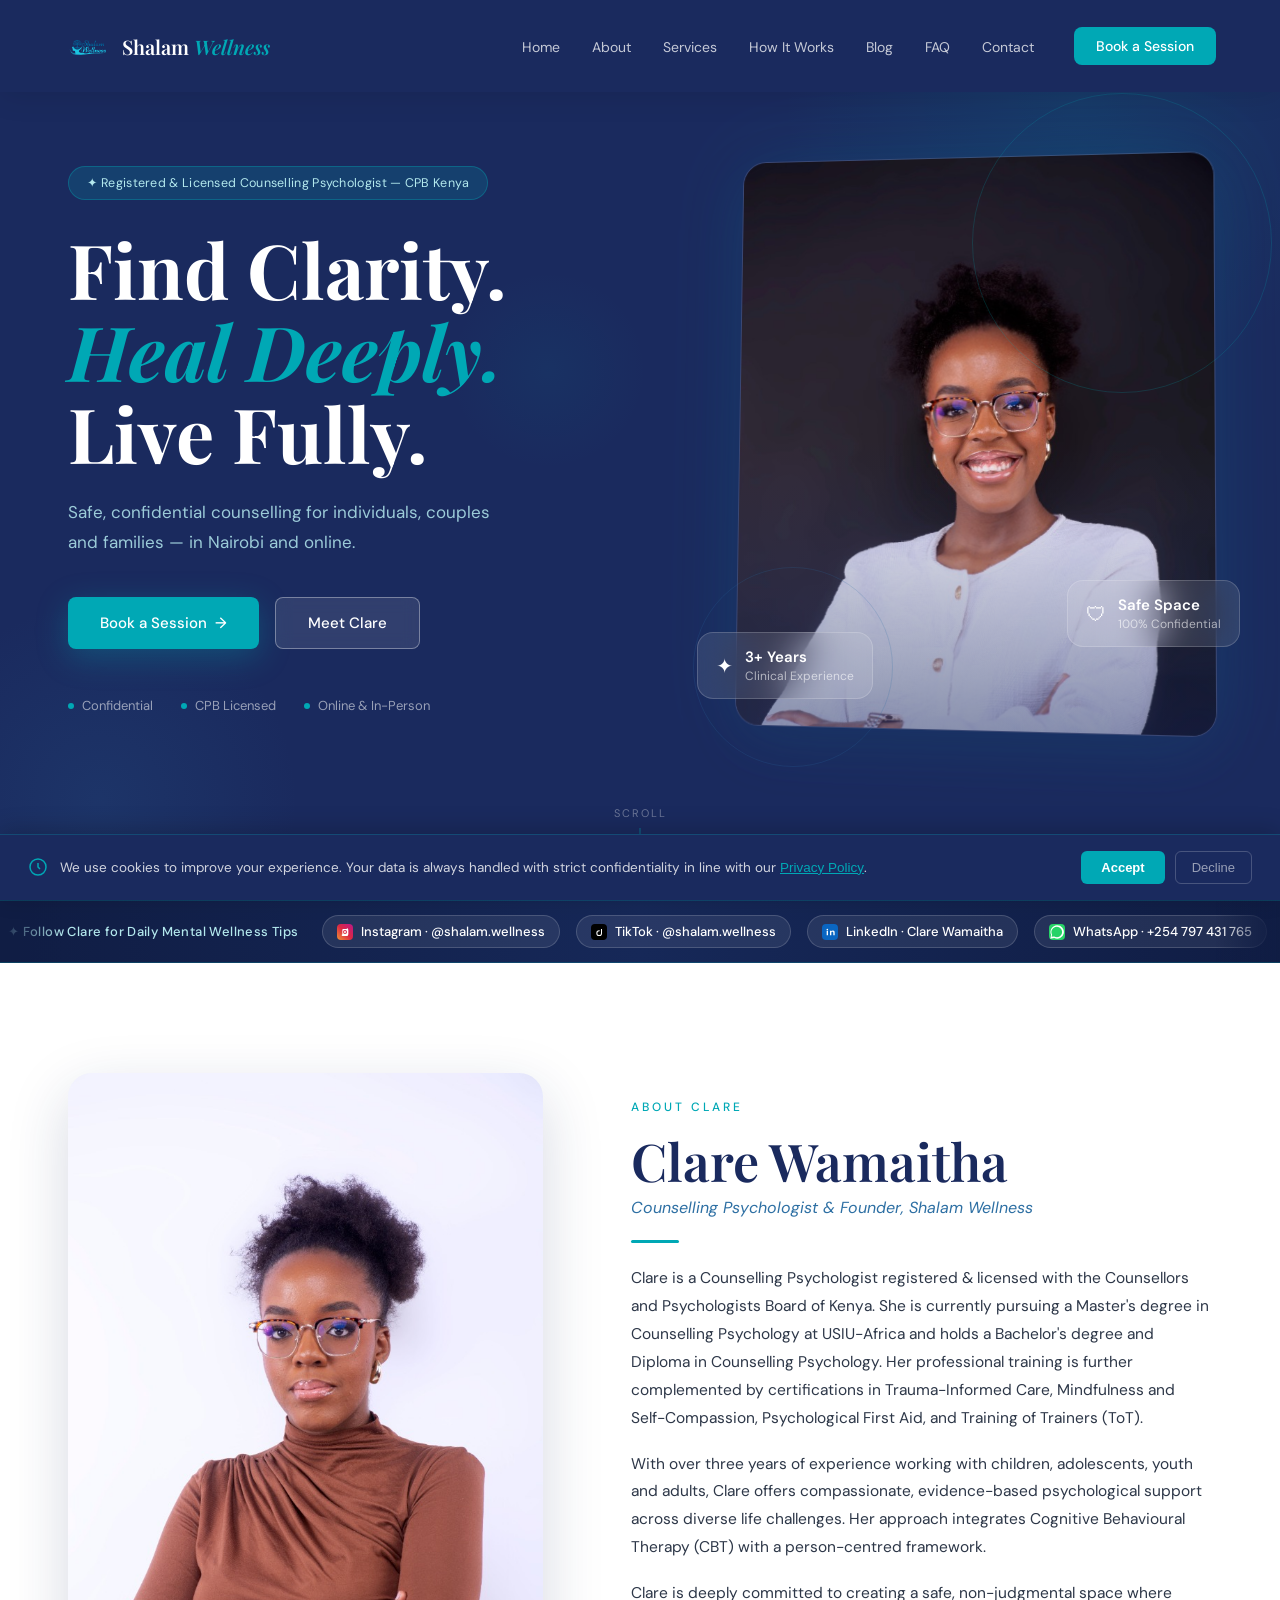
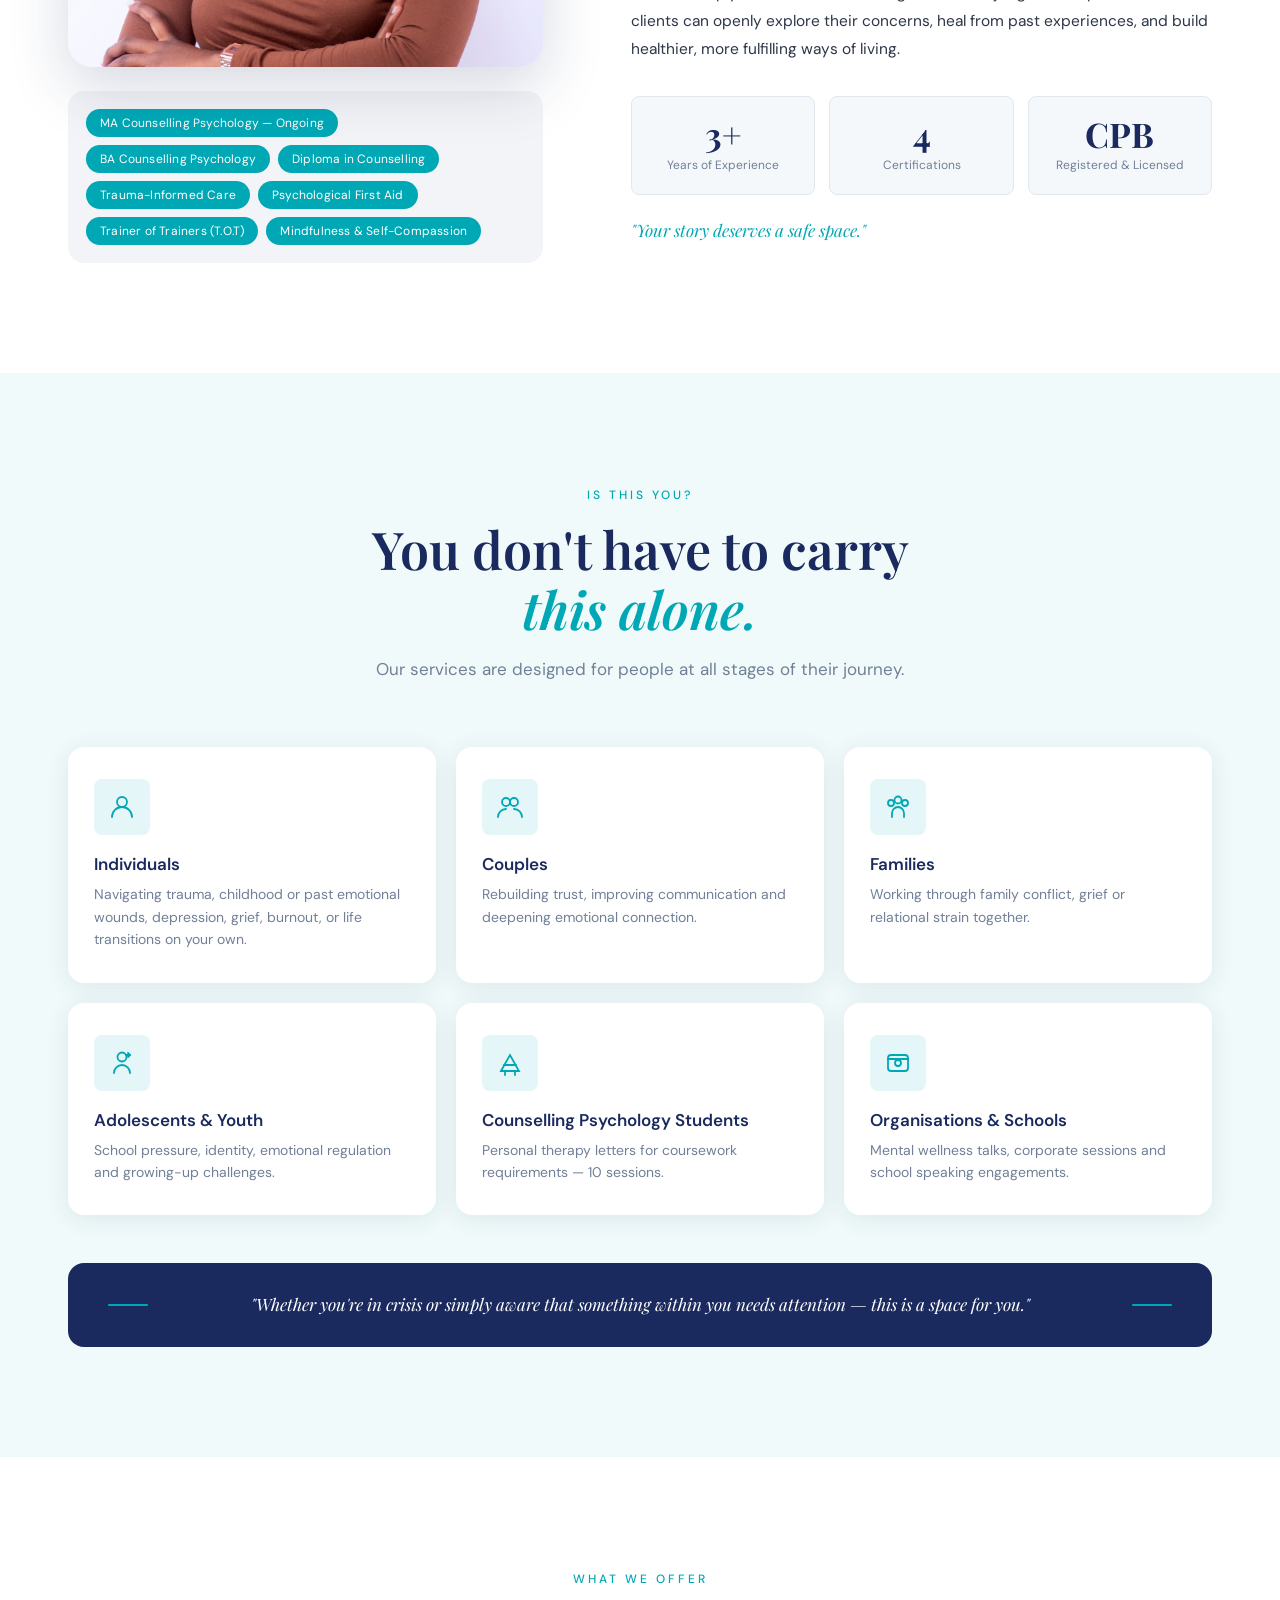
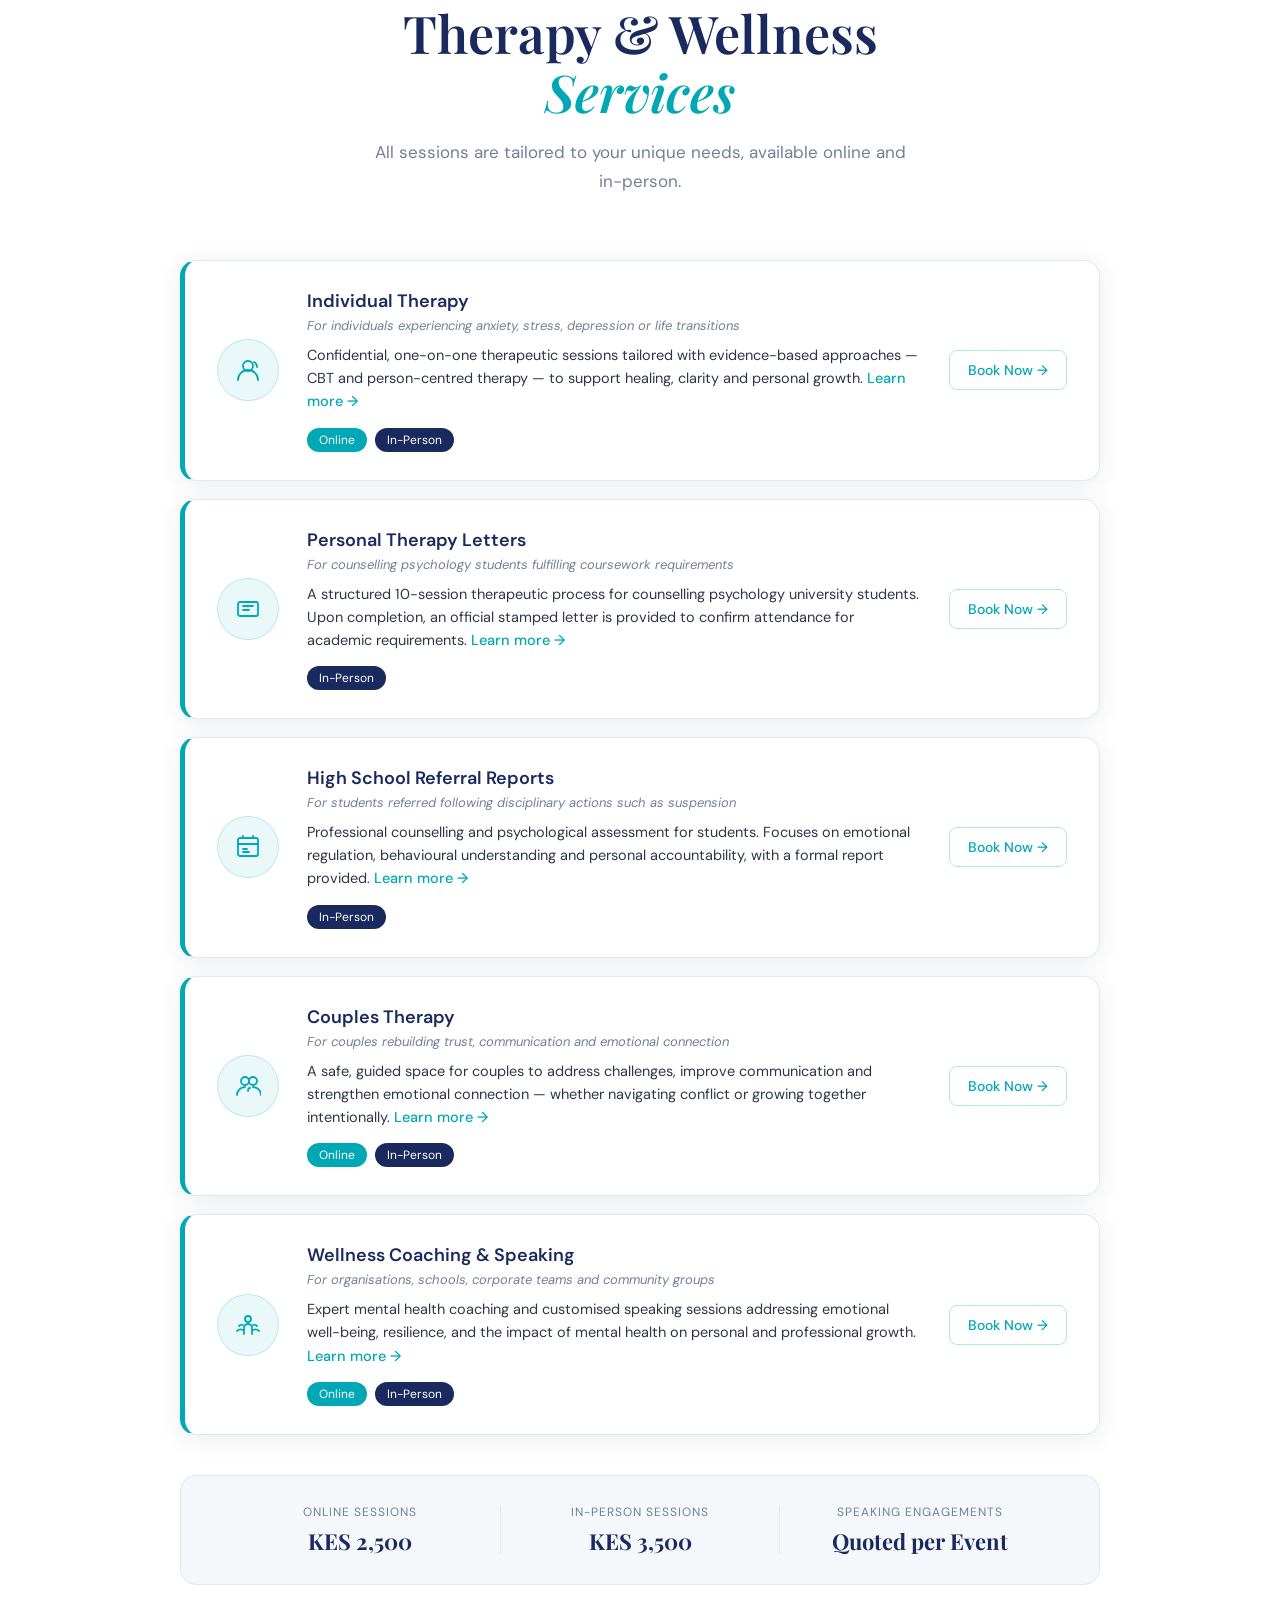
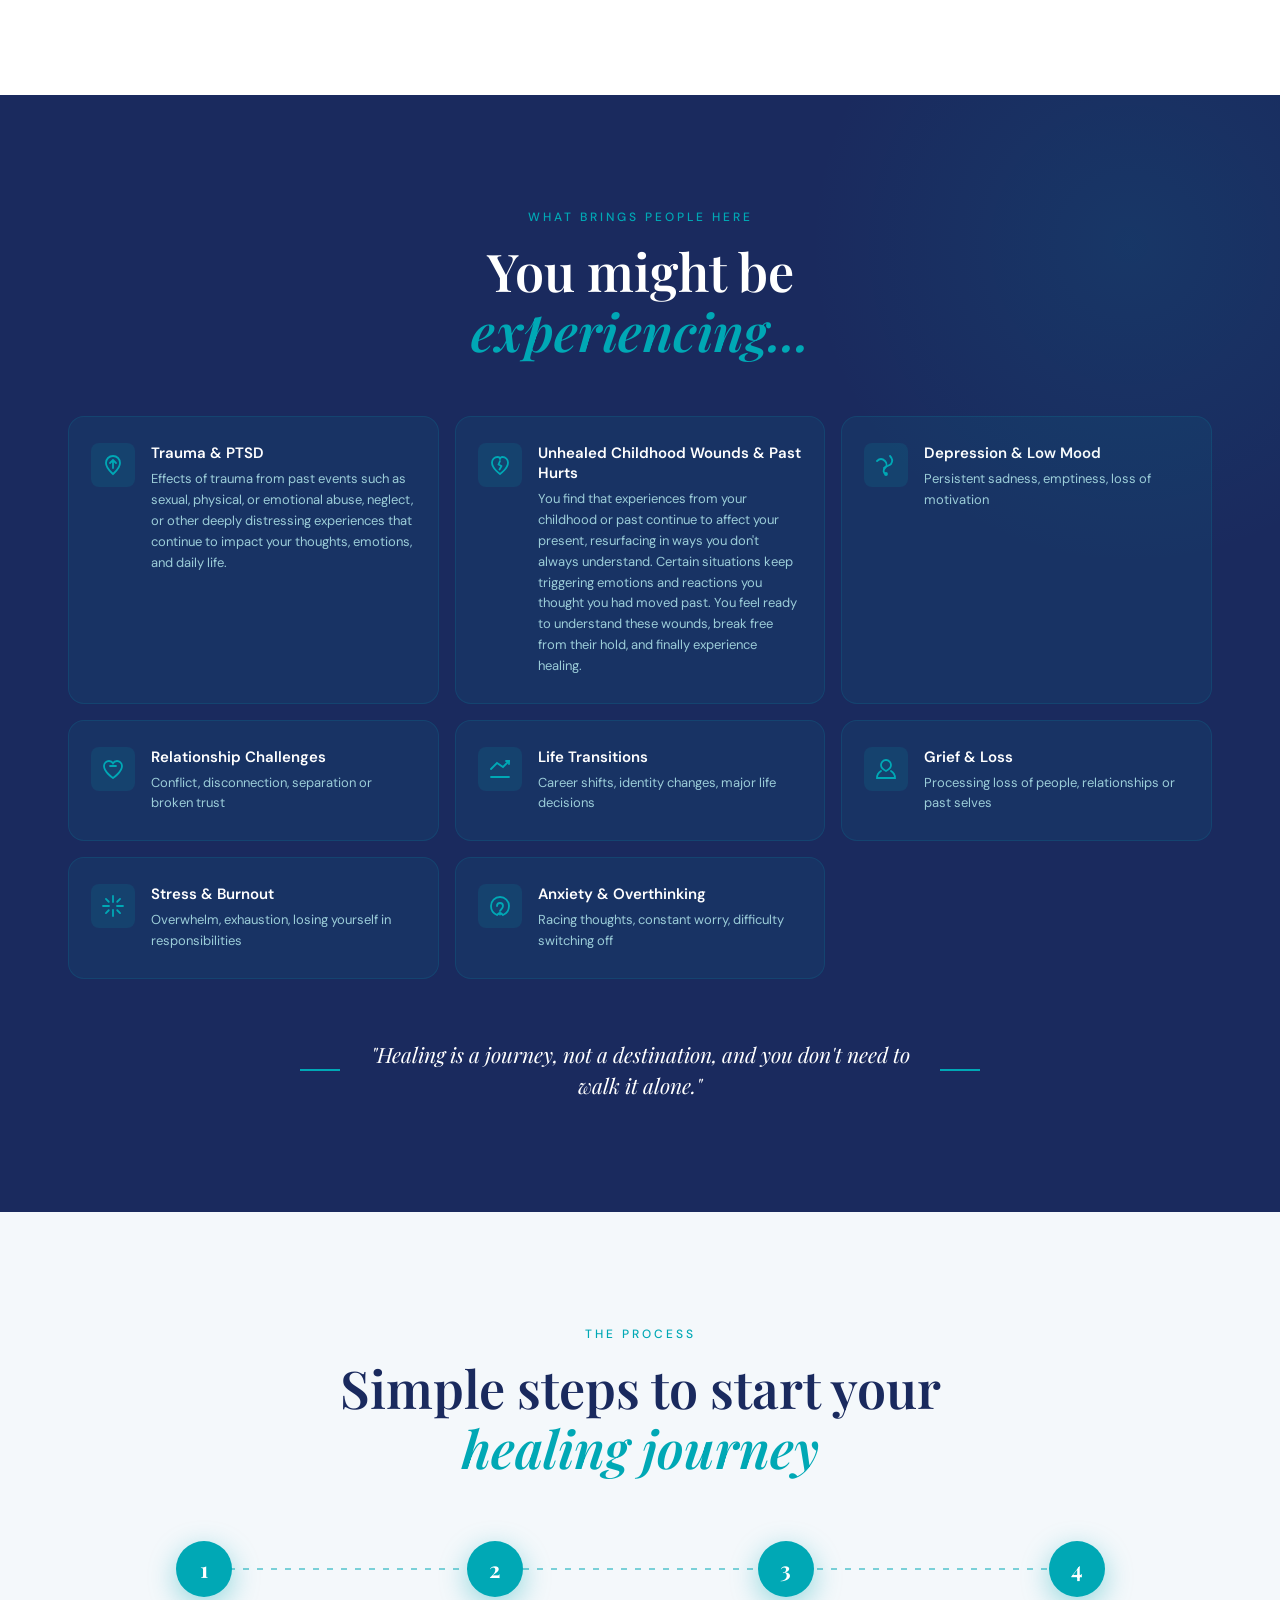
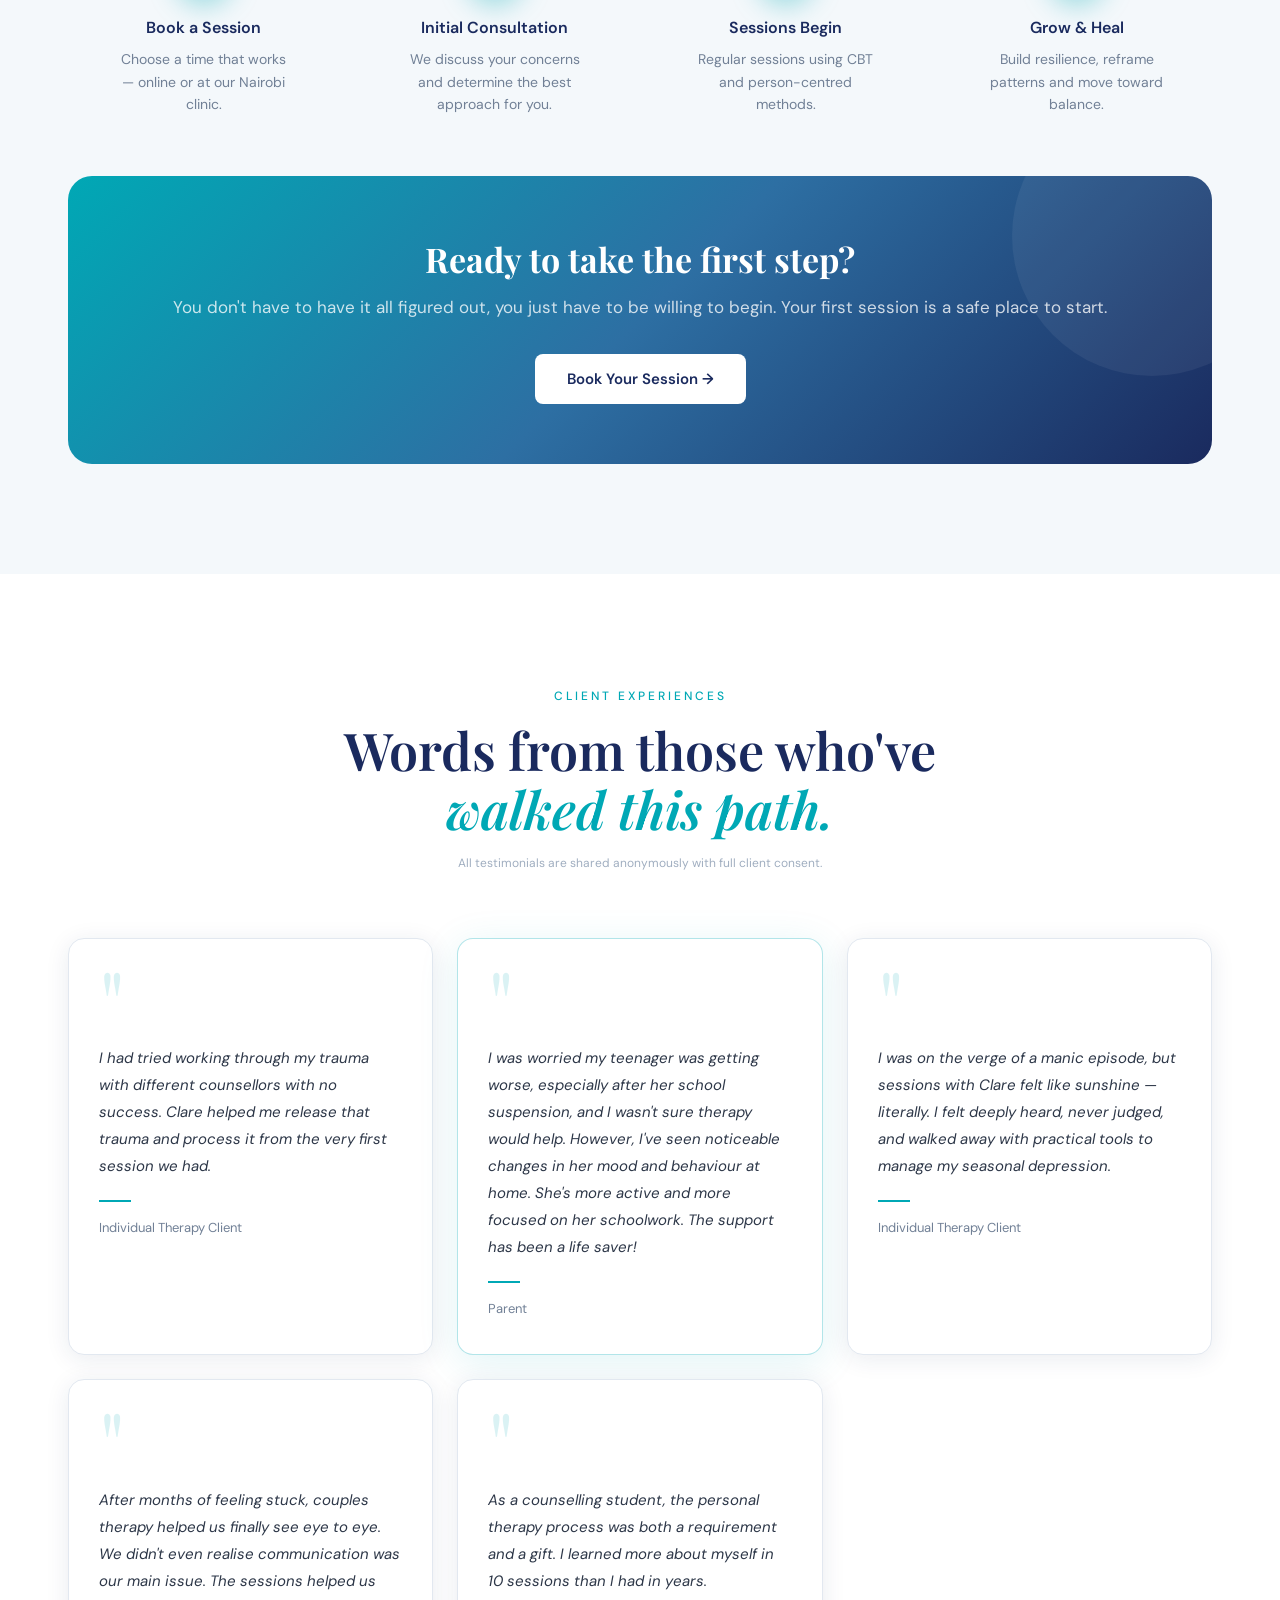
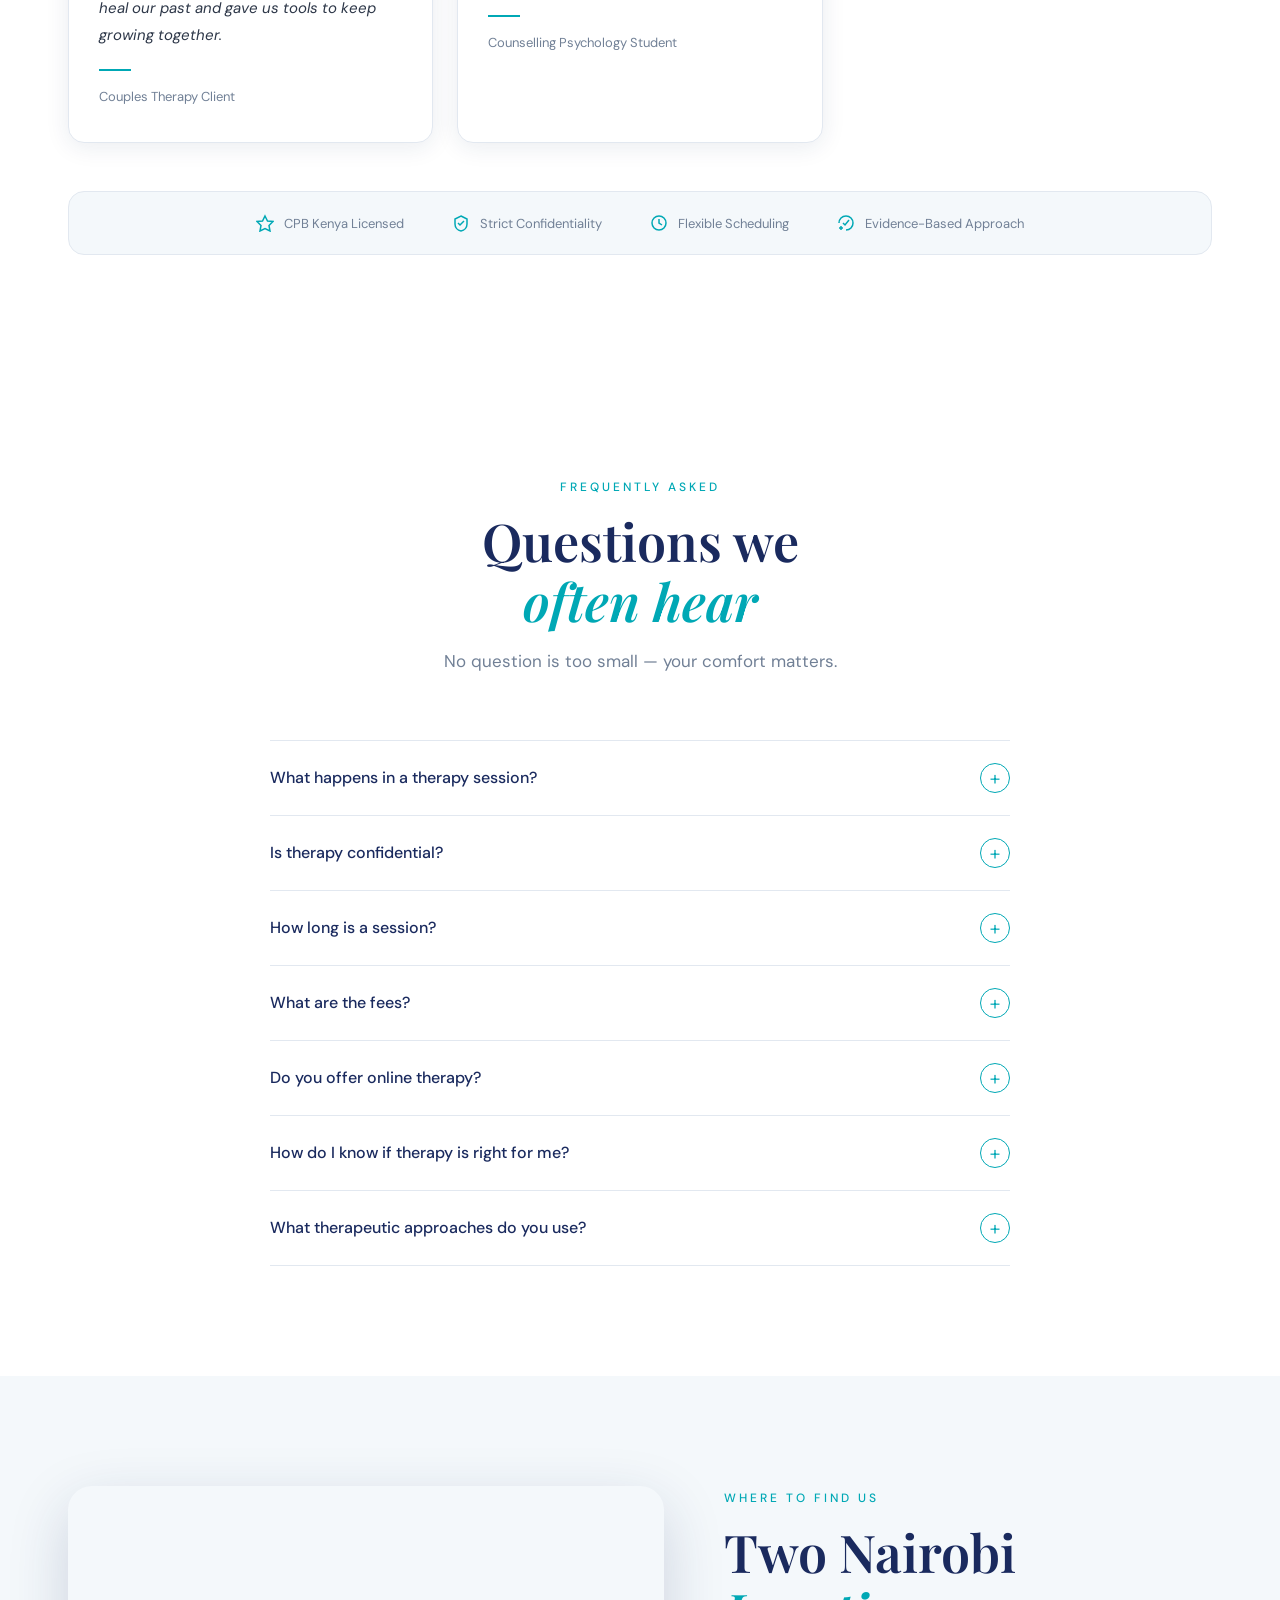
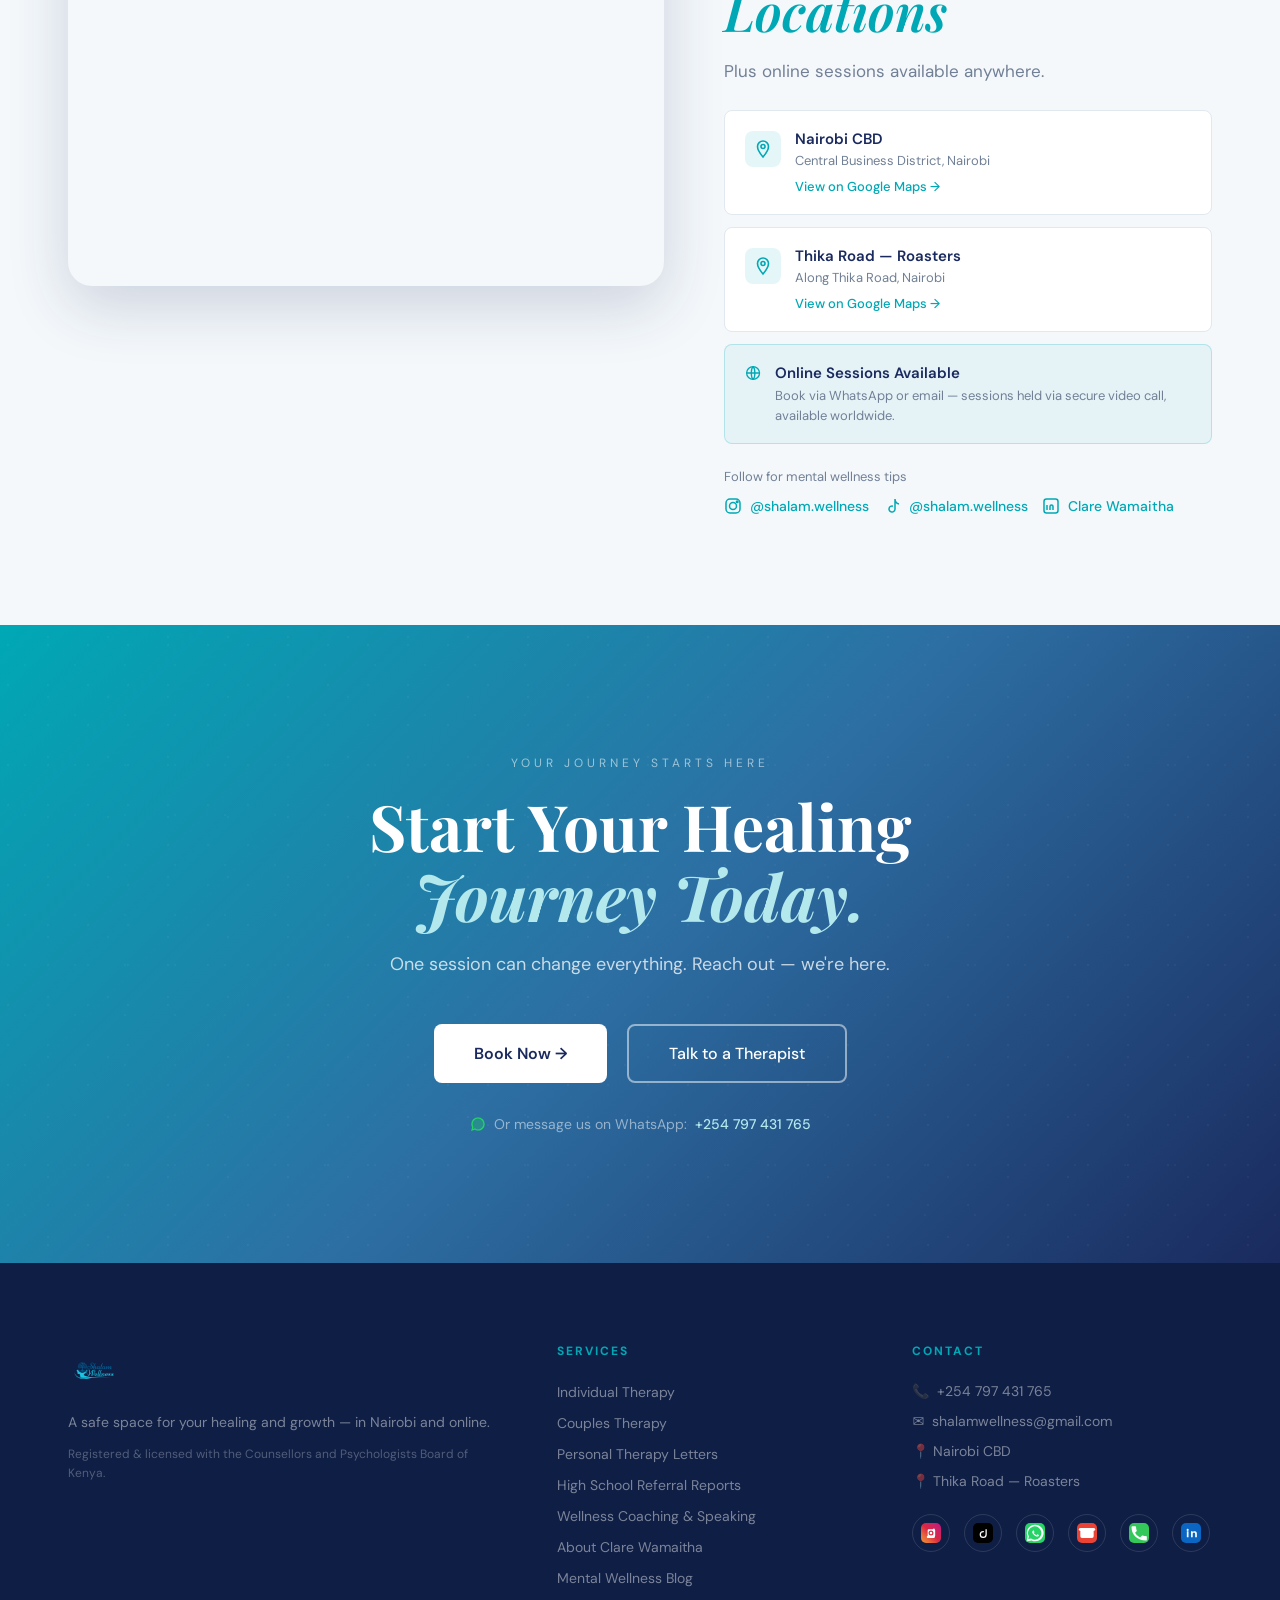
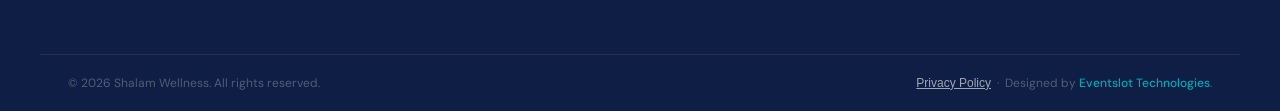
==== commit 3124f5da: "Implement full SEO, AEO, GEO foundation: sitelink-ready service pages, JSON-LD, sitemap, robots, fav" ====
--- a/index.html
+++ b/index.html
@@ -3,12 +3,81 @@
 <head>
   <meta charset="UTF-8" />
   <meta name="viewport" content="width=device-width, initial-scale=1.0"/>
-  <title>Shalam Wellness — Professional Therapy & Mental Wellness Support</title>
-  <meta name="description" content="Safe, confidential counselling for individuals, couples and families in Nairobi and online. Book a session with Clare Wamaitha, Counselling Psychologist."/>
+  <title>Shalam Wellness | Counselling &amp; Therapy in Nairobi</title>
+  <meta name="description" content="Shalam Wellness offers confidential individual, couples, student &amp; online counselling in Nairobi with Clare Wamaitha, CPB Kenya Registered &amp; Licensed Counselling Psychologist. Online KES 2,500 · In-Person KES 3,500."/>
+  <link rel="canonical" href="https://www.shalamwellness.co.ke/"/>
+  <meta property="og:type" content="website"/>
+  <meta property="og:site_name" content="Shalam Wellness"/>
+  <meta property="og:title" content="Shalam Wellness | Counselling &amp; Therapy in Nairobi"/>
+  <meta property="og:description" content="Safe, confidential counselling for individuals, couples, adolescents &amp; families in Nairobi (CBD &amp; Thika Road) and online across Kenya with Clare Wamaitha, CPB Kenya Licensed Counselling Psychologist."/>
+  <meta property="og:url" content="https://www.shalamwellness.co.ke/"/>
+  <meta property="og:image" content="https://www.shalamwellness.co.ke/image/Clare-photo-1.jpeg"/>
+  <meta name="twitter:card" content="summary_large_image"/>
+  <meta name="twitter:title" content="Shalam Wellness | Counselling &amp; Therapy in Nairobi"/>
+  <meta name="twitter:description" content="Confidential individual, couples &amp; online therapy in Nairobi with Clare Wamaitha, CPB Kenya Registered &amp; Licensed Counselling Psychologist."/>
+  <meta name="twitter:image" content="https://www.shalamwellness.co.ke/image/Clare-photo-1.jpeg"/>
+  <link rel="icon" href="/favicon.ico" sizes="any"/>
+  <link rel="icon" type="image/png" href="/image/favicon-48.png" sizes="48x48"/>
+  <link rel="apple-touch-icon" href="/image/apple-touch-icon.png"/>
   <link rel="preconnect" href="https://fonts.googleapis.com"/>
   <link rel="preconnect" href="https://fonts.gstatic.com" crossorigin/>
   <link href="https://fonts.googleapis.com/css2?family=Playfair+Display:ital,wght@0,400;0,600;0,700;1,400;1,600&family=DM+Sans:ital,wght@0,300;0,400;0,500;1,300&display=swap" rel="stylesheet"/>
   <link rel="stylesheet" href="style.css"/>
+  <script type="application/ld+json">
+  {
+    "@context": "https://schema.org",
+    "@graph": [
+      {
+        "@type": "WebSite",
+        "@id": "https://www.shalamwellness.co.ke/#website",
+        "url": "https://www.shalamwellness.co.ke/",
+        "name": "Shalam Wellness",
+        "description": "Professional counselling psychology and mental wellness support in Nairobi and online.",
+        "inLanguage": "en-KE",
+        "publisher": { "@id": "https://www.shalamwellness.co.ke/#organization" }
+      },
+      {
+        "@type": "ProfessionalService",
+        "@id": "https://www.shalamwellness.co.ke/#organization",
+        "name": "Shalam Wellness",
+        "url": "https://www.shalamwellness.co.ke/",
+        "logo": "https://www.shalamwellness.co.ke/image/logo-web.png",
+        "image": "https://www.shalamwellness.co.ke/image/Clare-photo-1.jpeg",
+        "description": "Safe, confidential counselling for individuals, couples, adolescents, students, and organisations in Nairobi (Nairobi CBD & Thika Road — Roasters) and online across Kenya.",
+        "telephone": "+254797431765",
+        "email": "shalamwellness@gmail.com",
+        "priceRange": "KES 2,500 - KES 3,500",
+        "founder": { "@id": "https://www.shalamwellness.co.ke/#founder" },
+        "areaServed": [
+          { "@type": "City", "name": "Nairobi" },
+          { "@type": "Country", "name": "Kenya" }
+        ],
+        "address": {
+          "@type": "PostalAddress",
+          "addressLocality": "Nairobi",
+          "addressCountry": "KE"
+        },
+        "sameAs": [
+          "https://www.instagram.com/shalam.wellness",
+          "https://www.tiktok.com/@shalam.wellness",
+          "https://www.linkedin.com/in/clare-wamaitha-424a48251/"
+        ]
+      },
+      {
+        "@type": "Person",
+        "@id": "https://www.shalamwellness.co.ke/#founder",
+        "name": "Clare Wamaitha",
+        "jobTitle": "Registered & Licensed Counselling Psychologist",
+        "worksFor": { "@id": "https://www.shalamwellness.co.ke/#organization" },
+        "url": "https://www.shalamwellness.co.ke/about.html",
+        "image": "https://www.shalamwellness.co.ke/image/Clare-photo-2.jpeg",
+        "sameAs": [
+          "https://www.linkedin.com/in/clare-wamaitha-424a48251/"
+        ]
+      }
+    ]
+  }
+  </script>
 </head>
 <body>
 
@@ -16,12 +85,12 @@
   <nav class="navbar" id="navbar">
     <div class="container nav-inner">
       <a href="#home" class="nav-logo">
-        <img src="image/Shalaam-wellness-logo.png" alt="Shalam Wellness" class="nav-logo-img"/>
+        <img src="image/logo-web.png" alt="Shalam Wellness logo" class="nav-logo-img" width="40" height="40"/>
         <span class="logo-text">Shalam <em>Wellness</em></span>
       </a>
       <ul class="nav-links" id="navLinks">
         <li><a href="#home">Home</a></li>
-        <li><a href="#about">About</a></li>
+        <li><a href="about.html">About</a></li>
         <li><a href="#services">Services</a></li>
         <li><a href="#process">How It Works</a></li>
         <li><a href="blog.html">Blog</a></li>
@@ -76,7 +145,7 @@
       <div class="hero-visual">
         <div class="hero-img-scene">
           <div class="hero-img-card">
-            <img src="image/Clare-photo-1.jpeg" alt="Clare Wamaitha — Counselling Psychologist" class="hero-photo"/>
+            <img src="image/Clare-photo-1.jpeg" alt="Clare Wamaitha, Registered and Licensed Counselling Psychologist in Nairobi" class="hero-photo" width="480" height="584" fetchpriority="high"/>
             <div class="hero-img-overlay"></div>
           </div>
           <div class="float-card float-card-1">
@@ -155,7 +224,7 @@
       <div class="about-visual">
         <div class="about-img-wrap">
           <div class="about-img-frame">
-            <img src="image/Clare-photo-2.jpeg" alt="Clare Wamaitha"/>
+            <img src="image/Clare-photo-2.jpeg" alt="Clare Wamaitha, Founder of Shalam Wellness in Nairobi" width="475" height="594" loading="lazy"/>
           </div>
           <div class="about-img-deco"></div>
         </div>
@@ -291,9 +360,9 @@
             </svg>
           </div>
           <div class="service-body">
-            <h3>Individual Therapy</h3>
+            <h3><a href="individual-therapy.html">Individual Therapy</a></h3>
             <p class="service-who">For individuals experiencing anxiety, stress, depression or life transitions</p>
-            <p class="service-desc">Confidential, one-on-one therapeutic sessions tailored with evidence-based approaches — CBT and person-centred therapy — to support healing, clarity and personal growth.</p>
+            <p class="service-desc">Confidential, one-on-one therapeutic sessions tailored with evidence-based approaches — CBT and person-centred therapy — to support healing, clarity and personal growth. <a href="individual-therapy.html" style="color:var(--teal);font-weight:500;">Learn more →</a></p>
             <div class="format-tags">
               <span class="tag-online">Online</span>
               <span class="tag-inperson">In-Person</span>
@@ -309,9 +378,9 @@
             </svg>
           </div>
           <div class="service-body">
-            <h3>Personal Therapy Letters</h3>
+            <h3><a href="student-counselling.html">Personal Therapy Letters</a></h3>
             <p class="service-who">For counselling psychology students fulfilling coursework requirements</p>
-            <p class="service-desc">A structured 10-session therapeutic process for counselling psychology university students. Upon completion, an official stamped letter is provided to confirm attendance for academic requirements.</p>
+            <p class="service-desc">A structured 10-session therapeutic process for counselling psychology university students. Upon completion, an official stamped letter is provided to confirm attendance for academic requirements. <a href="student-counselling.html" style="color:var(--teal);font-weight:500;">Learn more →</a></p>
             <div class="format-tags">
               <span class="tag-inperson">In-Person</span>
             </div>
@@ -327,9 +396,9 @@
             </svg>
           </div>
           <div class="service-body">
-            <h3>High School Referral Reports</h3>
+            <h3><a href="student-counselling.html">High School Referral Reports</a></h3>
             <p class="service-who">For students referred following disciplinary actions such as suspension</p>
-            <p class="service-desc">Professional counselling and psychological assessment for students. Focuses on emotional regulation, behavioural understanding and personal accountability, with a formal report provided.</p>
+            <p class="service-desc">Professional counselling and psychological assessment for students. Focuses on emotional regulation, behavioural understanding and personal accountability, with a formal report provided. <a href="student-counselling.html" style="color:var(--teal);font-weight:500;">Learn more →</a></p>
             <div class="format-tags">
               <span class="tag-inperson">In-Person</span>
             </div>
@@ -345,9 +414,9 @@
             </svg>
           </div>
           <div class="service-body">
-            <h3>Couples Therapy</h3>
+            <h3><a href="couples-therapy.html">Couples Therapy</a></h3>
             <p class="service-who">For couples rebuilding trust, communication and emotional connection</p>
-            <p class="service-desc">A safe, guided space for couples to address challenges, improve communication and strengthen emotional connection — whether navigating conflict or growing together intentionally.</p>
+            <p class="service-desc">A safe, guided space for couples to address challenges, improve communication and strengthen emotional connection — whether navigating conflict or growing together intentionally. <a href="couples-therapy.html" style="color:var(--teal);font-weight:500;">Learn more →</a></p>
             <div class="format-tags">
               <span class="tag-online">Online</span>
               <span class="tag-inperson">In-Person</span>
@@ -365,9 +434,9 @@
             </svg>
           </div>
           <div class="service-body">
-            <h3>Wellness Coaching & Speaking</h3>
+            <h3><a href="wellness-speaking.html">Wellness Coaching &amp; Speaking</a></h3>
             <p class="service-who">For organisations, schools, corporate teams and community groups</p>
-            <p class="service-desc">Expert mental health coaching and customised speaking sessions addressing emotional well-being, resilience, and the impact of mental health on personal and professional growth.</p>
+            <p class="service-desc">Expert mental health coaching and customised speaking sessions addressing emotional well-being, resilience, and the impact of mental health on personal and professional growth. <a href="wellness-speaking.html" style="color:var(--teal);font-weight:500;">Learn more →</a></p>
             <div class="format-tags">
               <span class="tag-online">Online</span>
               <span class="tag-inperson">In-Person</span>
@@ -743,7 +812,7 @@
     <div class="container footer-inner">
       <div class="footer-col footer-brand">
         <div class="footer-logo">
-          <img src="image/Shalaam-wellness-logo.png" alt="Shalam Wellness" class="footer-logo-img"/>
+          <img src="image/logo-web.png" alt="Shalam Wellness logo" class="footer-logo-img" width="120" height="120" loading="lazy"/>
         </div>
         <p class="footer-tagline">A safe space for your healing and growth — in Nairobi and online.</p>
         <p class="footer-reg">Registered &amp; licensed with the Counsellors and Psychologists Board of Kenya.</p>
@@ -751,11 +820,13 @@
       <div class="footer-col">
         <h4 class="footer-heading">Services</h4>
         <ul class="footer-links">
-          <li><a href="#services">Individual Therapy</a></li>
-          <li><a href="#services">Couples Therapy</a></li>
-          <li><a href="#services">Personal Therapy Letters</a></li>
-          <li><a href="#services">High School Referral Reports</a></li>
-          <li><a href="#services">Wellness Coaching & Speaking</a></li>
+          <li><a href="individual-therapy.html">Individual Therapy</a></li>
+          <li><a href="couples-therapy.html">Couples Therapy</a></li>
+          <li><a href="student-counselling.html">Personal Therapy Letters</a></li>
+          <li><a href="student-counselling.html">High School Referral Reports</a></li>
+          <li><a href="wellness-speaking.html">Wellness Coaching &amp; Speaking</a></li>
+          <li><a href="about.html">About Clare Wamaitha</a></li>
+          <li><a href="blog.html">Mental Wellness Blog</a></li>
         </ul>
       </div>
       <div class="footer-col">
@@ -816,7 +887,7 @@
     <div class="privacy-modal">
       <button class="privacy-close" id="closePrivacy" aria-label="Close Privacy Policy">✕</button>
       <div class="privacy-header">
-        <img src="image/Shalaam-wellness-logo.png" alt="Shalam Wellness" class="privacy-logo"/>
+        <img src="image/logo-web.png" alt="Shalam Wellness logo" class="privacy-logo" width="60" height="60" loading="lazy"/>
         <h2>Privacy Policy</h2>
         <p class="privacy-effective">Effective: April 2026 · Compliant with the Kenya Data Protection Act, 2019</p>
       </div>
@@ -849,8 +920,6 @@
     </div>
   </div>
 
-  <script src="https://cdnjs.cloudflare.com/ajax/libs/gsap/3.12.2/gsap.min.js"></script>
-  <script src="https://cdnjs.cloudflare.com/ajax/libs/gsap/3.12.2/ScrollTrigger.min.js"></script>
-  <script src="script.js"></script>
+  <script src="script.js" defer></script>
 </body>
 </html>
